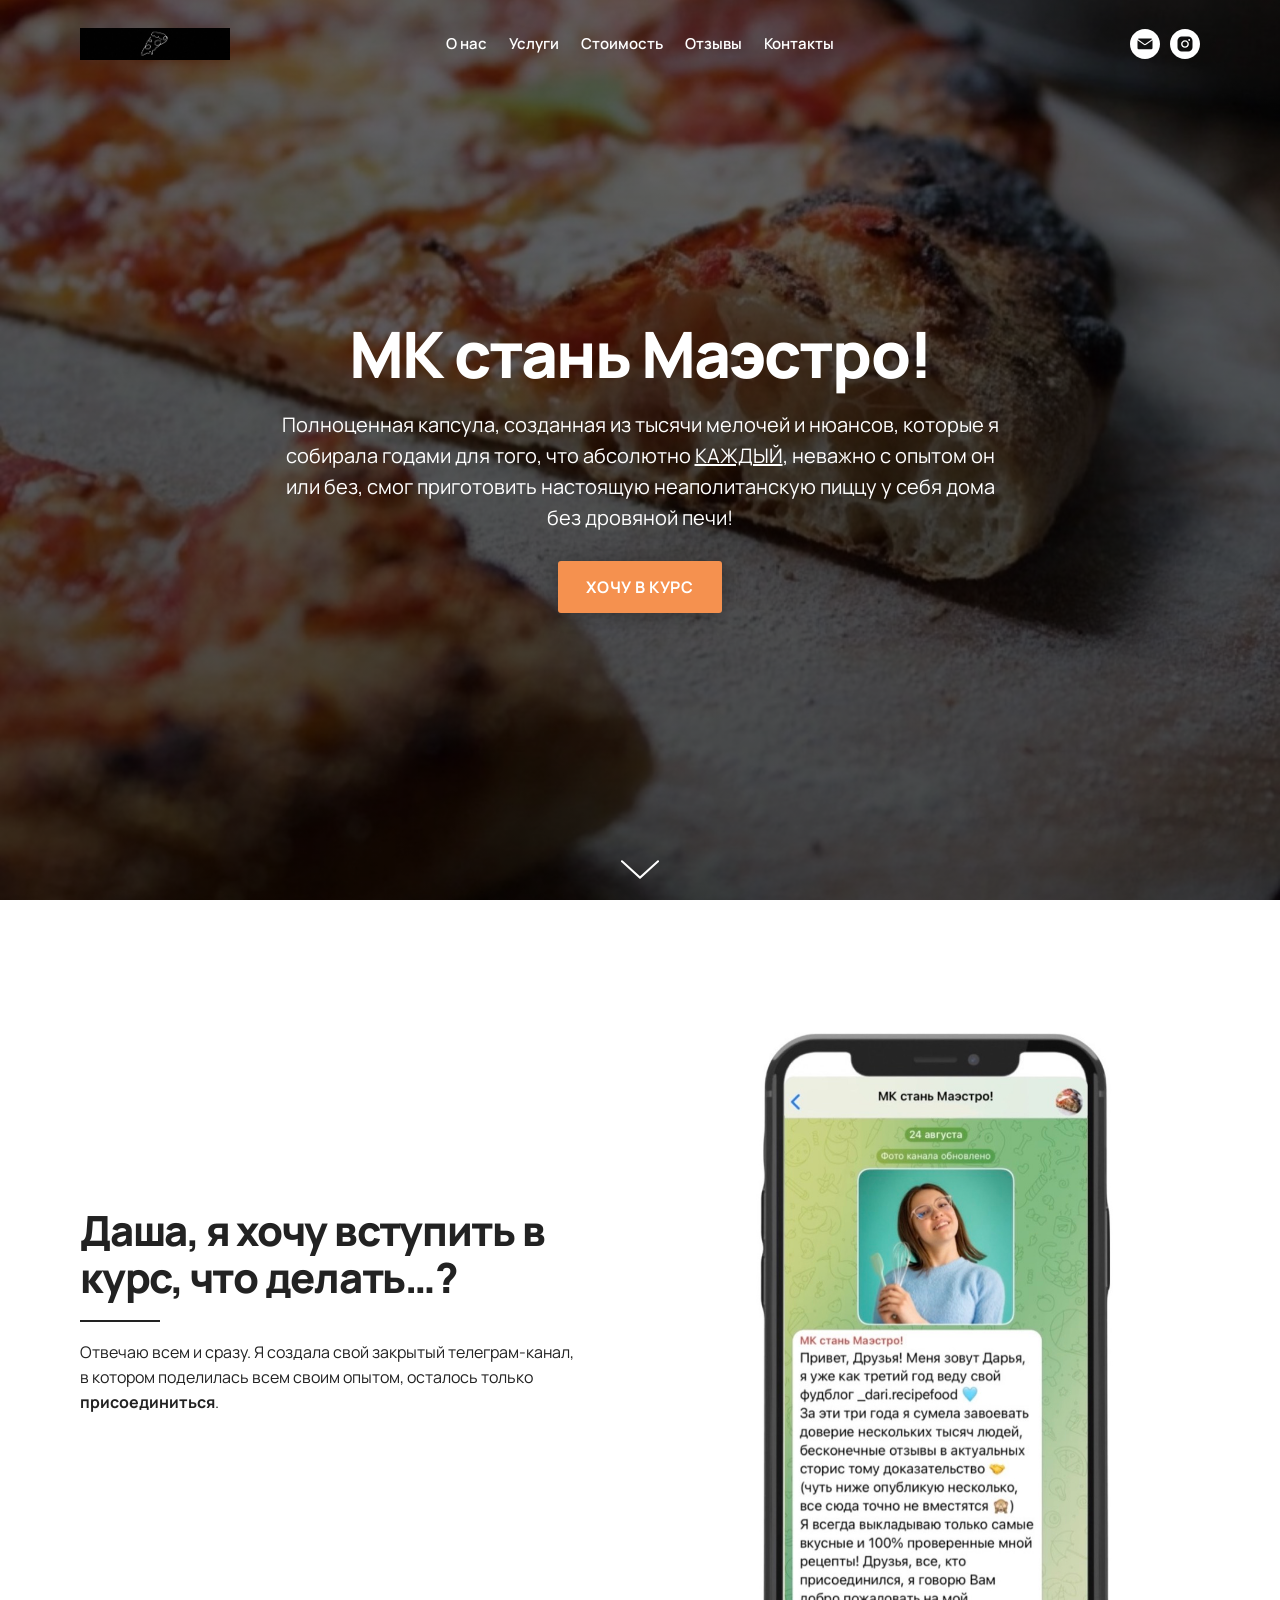
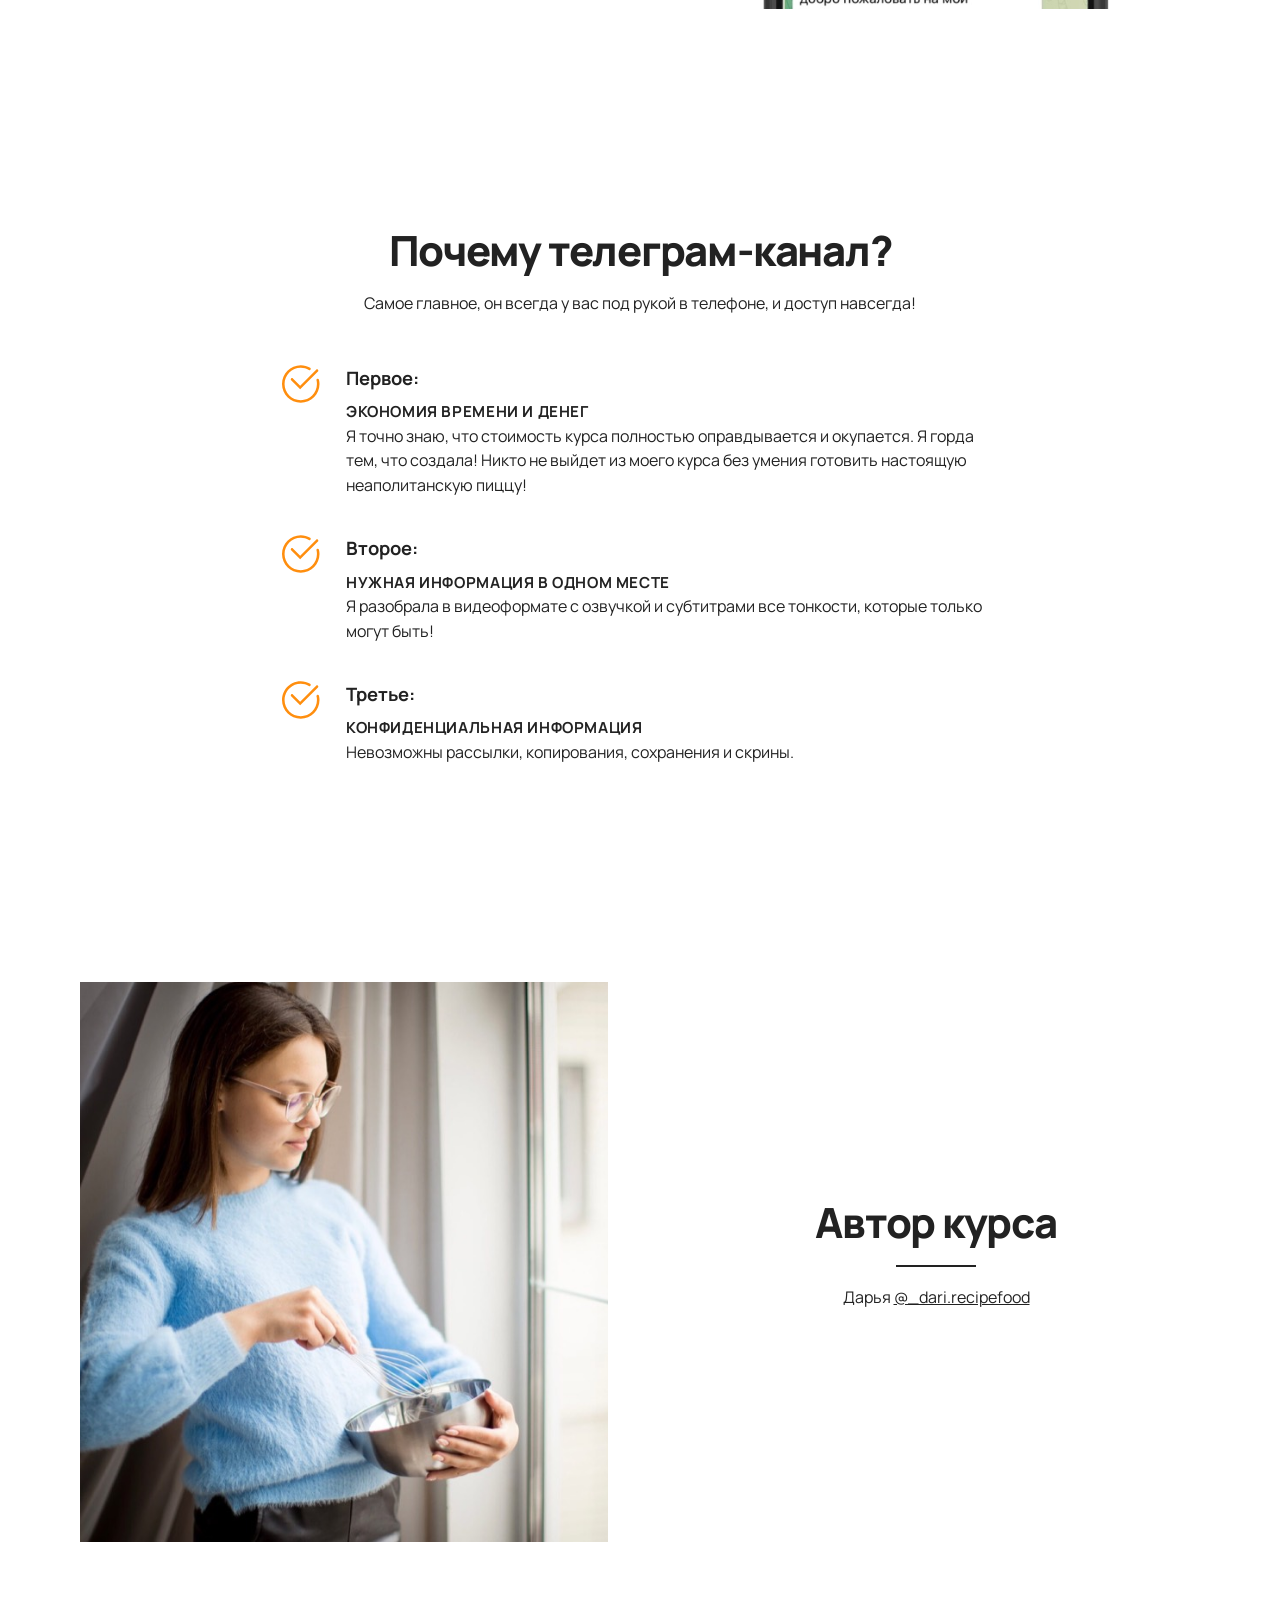
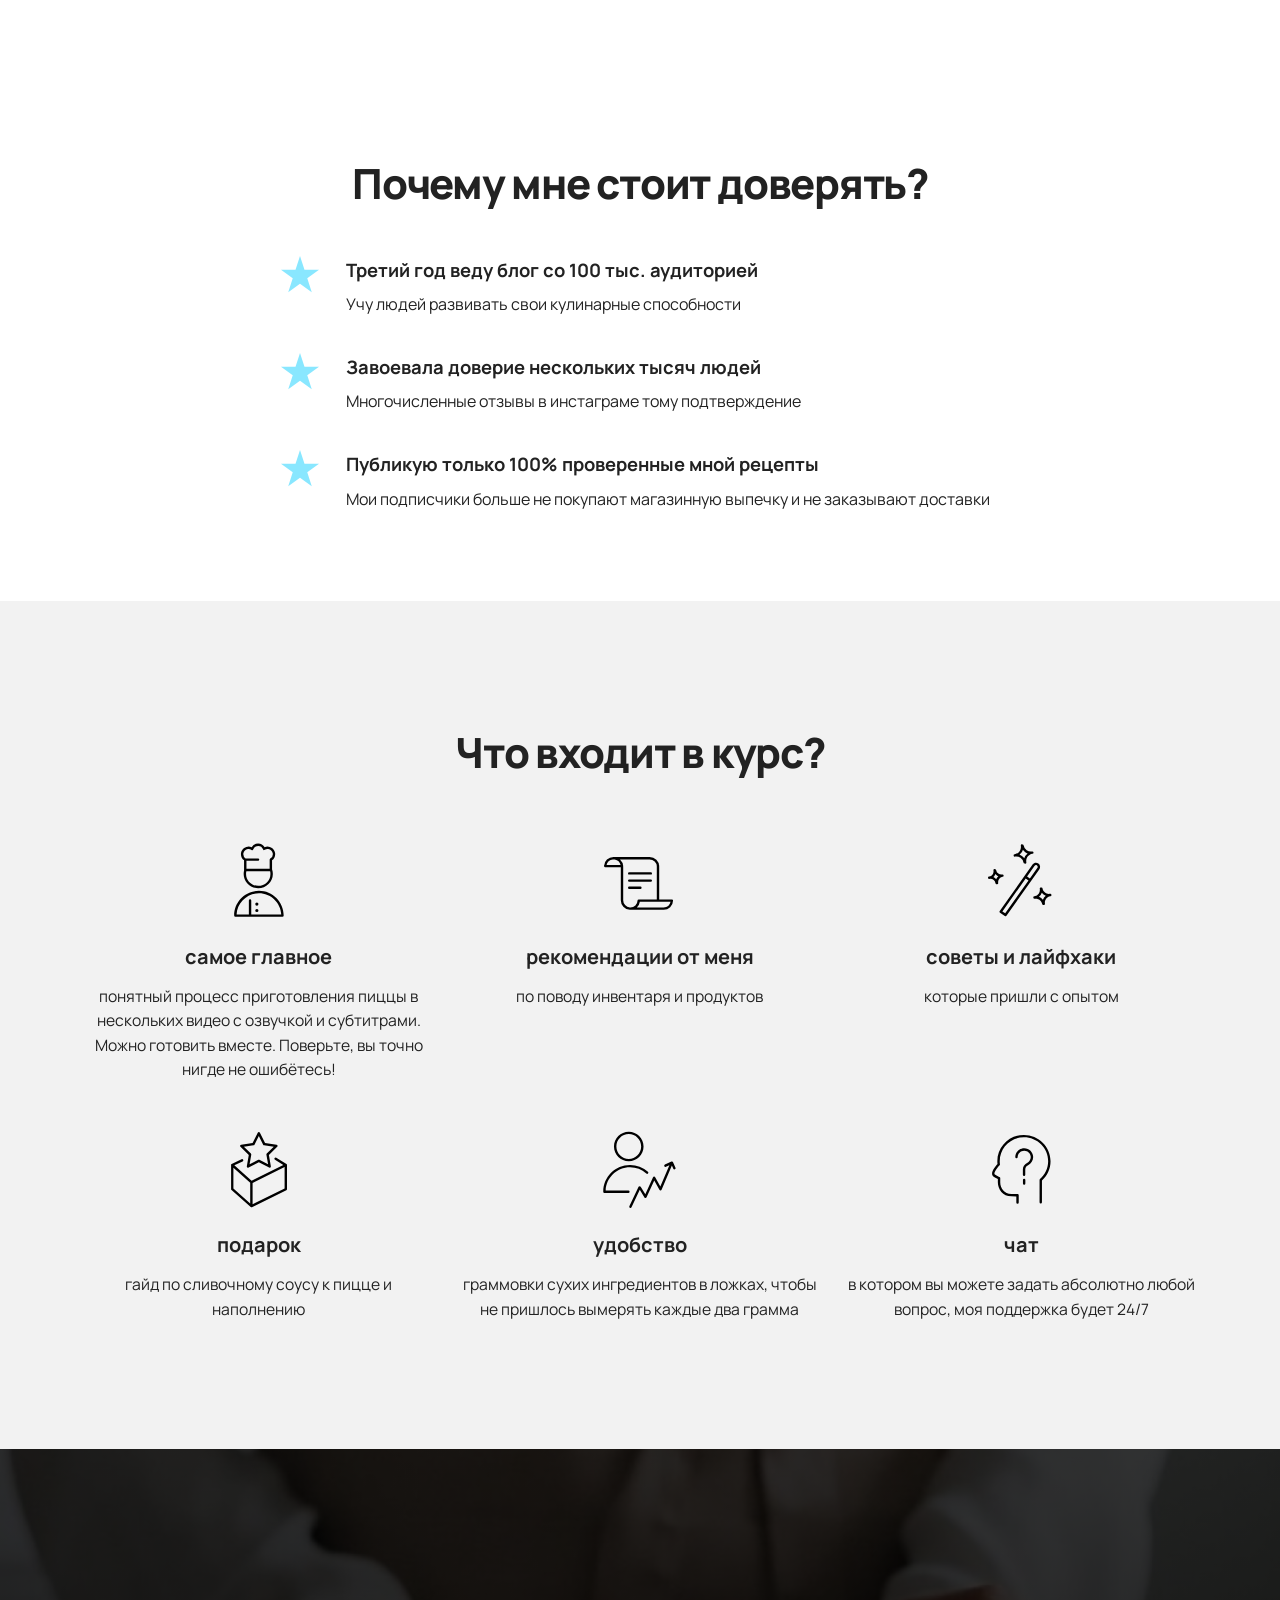
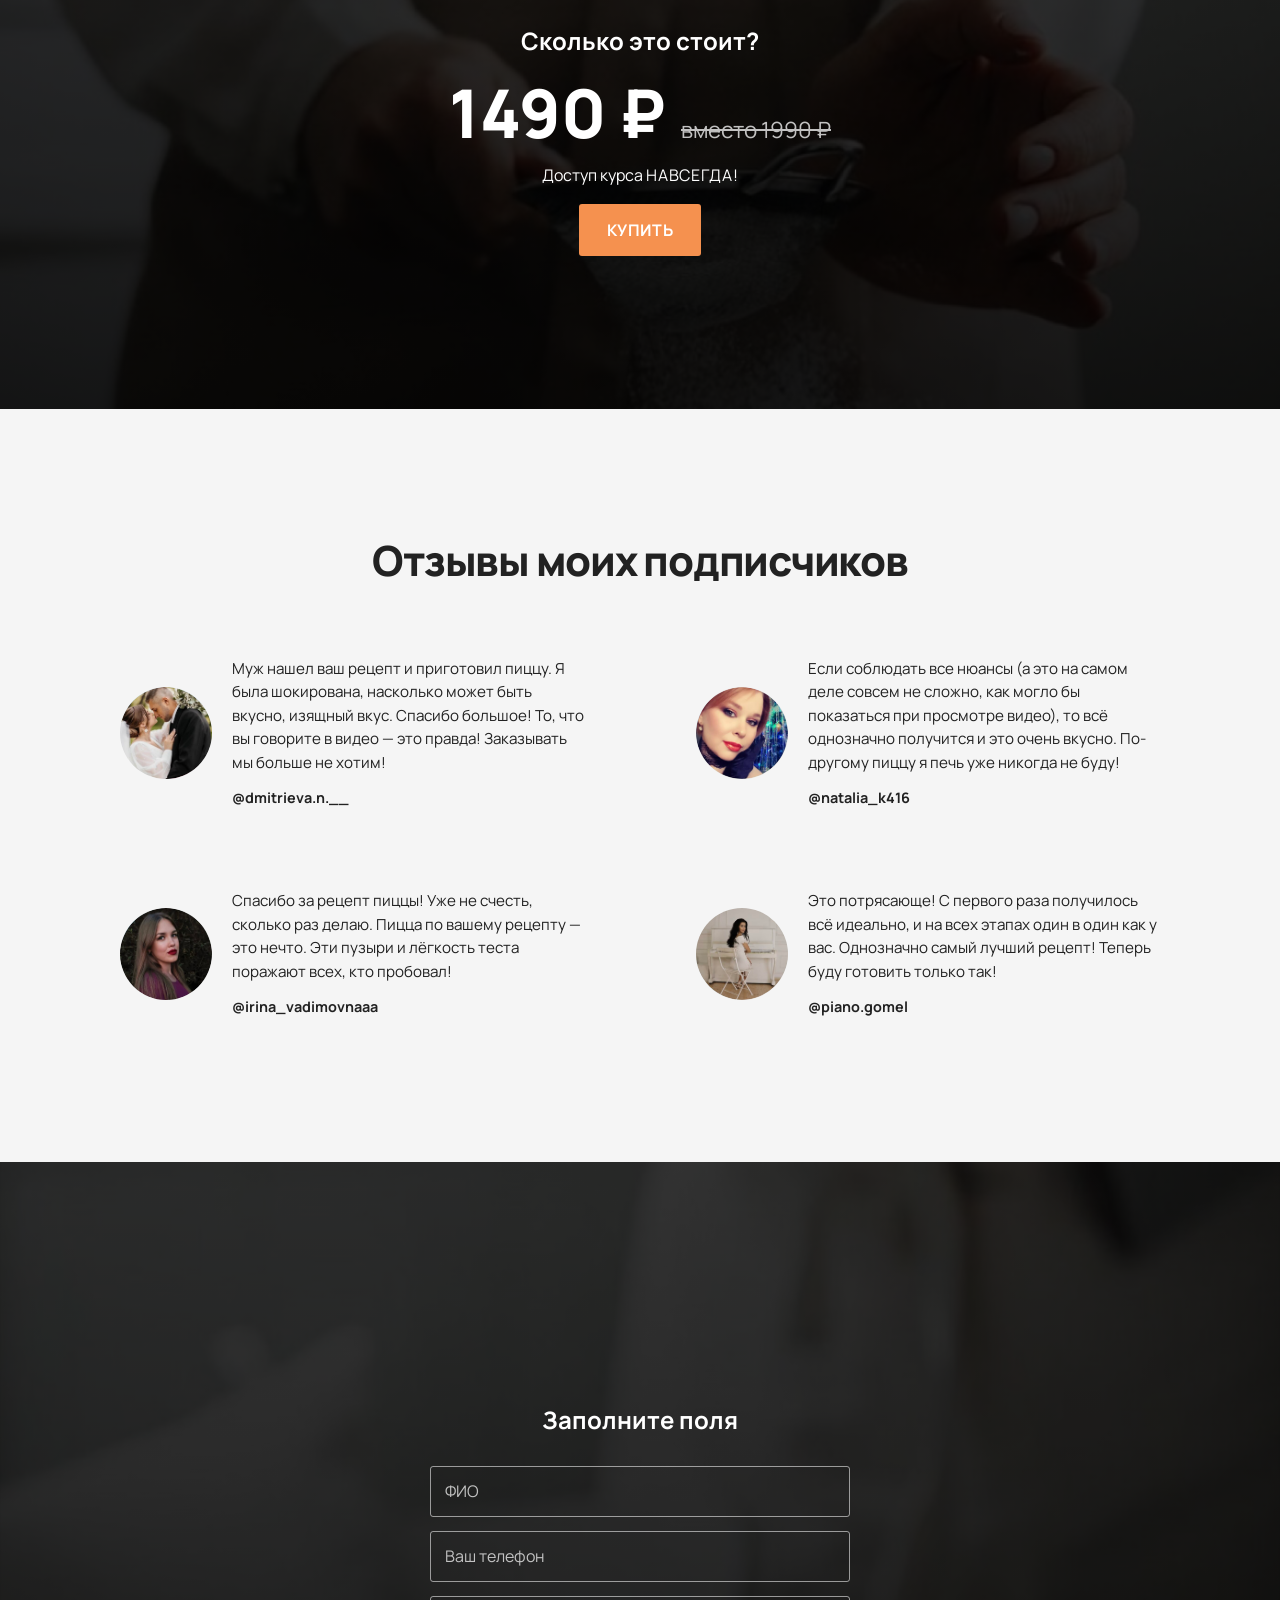
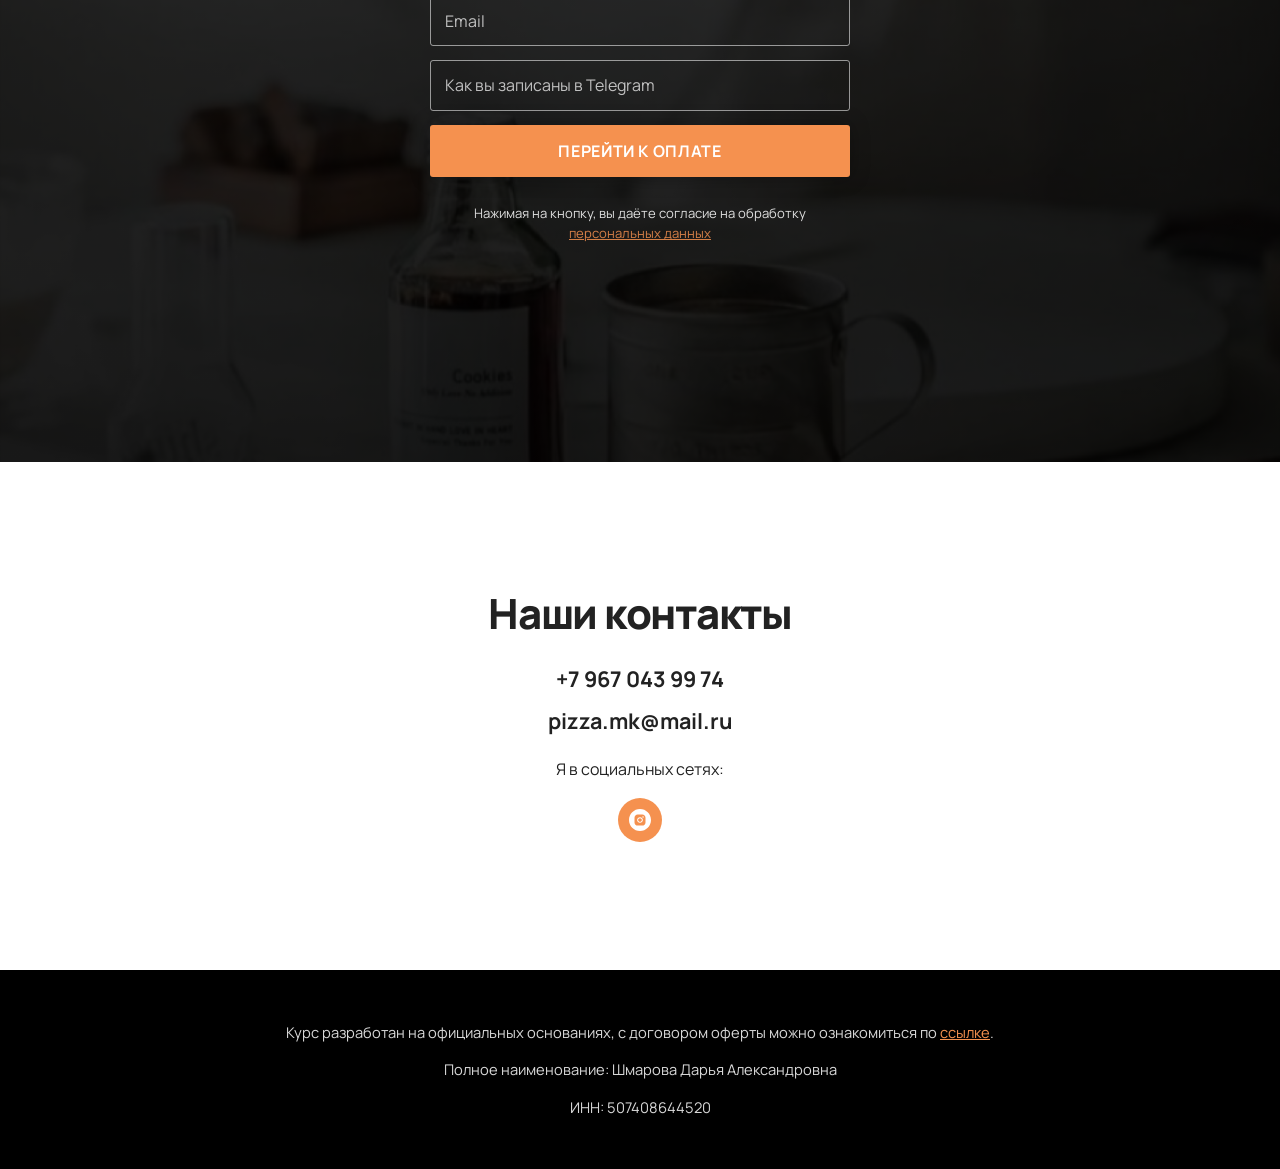
==== index.html @ 72e10b1d "Publish closed demo of MK Stan Maestro landing. Co-authored-by: Cursor <cursoragent@cursor.com>" ====
<!DOCTYPE html>
<html lang="ru">
<head>
  <meta charset="utf-8" />
  <meta name="viewport" content="width=device-width, initial-scale=1" />
  <meta name="robots" content="noindex, nofollow" />
  <title>МК стань Маэстро — курс неаполитанской пиццы дома</title>
  <meta name="description" content="Онлайн-курс Дарьи: настоящая неаполитанская пицца дома без дровяной печи. Видео с озвучкой и субтитрами, доступ навсегда. 1490 ₽ вместо 1990 ₽." />
  <link rel="icon" type="image/png" sizes="32x32" href="img/favicon-32.png" />
  <link rel="icon" type="image/png" sizes="192x192" href="img/favicon-192.png" />
  <link rel="apple-touch-icon" href="img/apple-touch.png" />
  <meta property="og:type" content="website" />
  <meta property="og:locale" content="ru_RU" />
  <meta property="og:site_name" content="МК стань Маэстро" />
  <meta property="og:title" content="МК стань Маэстро — курс неаполитанской пиццы дома" />
  <meta property="og:description" content="Настоящая неаполитанская пицца дома без дровяной печи. Видео, поддержка 24/7, доступ навсегда. 1490 ₽." />
  <meta property="og:image" content="img/hero.jpeg" />
  <meta name="twitter:card" content="summary_large_image" />
  <link rel="preconnect" href="https://fonts.bunny.net" />
  <link href="https://fonts.bunny.net/css?family=manrope:400,500,600,700,800&display=swap" rel="stylesheet" />
  <link rel="stylesheet" href="css/styles.css" />
  <script type="application/ld+json">
  {
    "@context": "https://schema.org",
    "@graph": [
      {
        "@type": "Person",
        "name": "Шмарова Дарья Александровна",
        "alternateName": "Дарья",
        "url": "https://www.instagram.com/_dari.recipefood",
        "email": "pizza.mk@mail.ru",
        "telephone": "+79670439974"
      },
      {
        "@type": "Product",
        "name": "МК стань Маэстро — курс неаполитанской пиццы",
        "description": "Онлайн-курс: настоящая неаполитанская пицца дома без дровяной печи. Видео с озвучкой и субтитрами, доступ навсегда.",
        "brand": "Дарья",
        "image": "img/hero.jpeg",
        "offers": {
          "@type": "Offer",
          "price": "1490",
          "priceCurrency": "RUB",
          "availability": "https://schema.org/InStock"
        }
      }
    ]
  }
  </script>
</head>
<body>
  <header class="header" data-header>
    <div class="container header__inner">
      <a class="header__logo" href="#top" aria-label="МК стань Маэстро">
        <img src="img/logo.jpeg" alt="Логотип курса — кусочек пиццы" width="150" height="80" />
      </a>
      <nav class="nav" data-nav aria-label="Навигация по странице">
        <a href="#author">О нас</a>
        <a href="#program">Услуги</a>
        <a href="#price">Стоимость</a>
        <a href="#reviews">Отзывы</a>
        <a href="#contacts">Контакты</a>
      </nav>
      <div class="header__socials">
        <a class="social" href="mailto:pizza.mk@mail.ru" aria-label="Написать на почту">
          <svg viewBox="0 0 100 100" width="30" height="30" aria-hidden="true"><path fill="currentColor" fill-rule="evenodd" d="M50 100C77.6 100 100 77.6 100 50S77.6 0 50 0 0 22.4 0 50s22.4 50 50 50Zm1.8-50.8 22.4-15.5A4.2 4.2 0 0 0 70.8 32H29.2a4.2 4.2 0 0 0-3.3 1.6l21.7 15.6a4.2 4.2 0 0 0 4.2 0ZM75 63.7V37.6L53.5 52.6a6.3 6.3 0 0 1-7.6 0L25 37.5v26.2A4.15 4.15 0 0 0 29.2 67.8h41.6A4.15 4.15 0 0 0 75 63.7Z"/></svg>
        </a>
        <a class="social" href="https://www.instagram.com/_dari.recipefood" target="_blank" rel="noopener noreferrer" aria-label="Instagram @_dari.recipefood">
          <svg viewBox="0 0 100 100" width="30" height="30" aria-hidden="true"><path fill="currentColor" fill-rule="evenodd" d="M50 100C77.6 100 100 77.6 100 50S77.6 0 50 0 0 22.4 0 50s22.4 50 50 50ZM25 39.4C25 31.5 31.5 25 39.4 25h21.2C68.5 25 75 31.5 75 39.4v21.4C75 68.7 68.5 75.2 60.6 75.2H39.4C31.5 75.2 25 68.7 25 60.8V39.4Zm12 10.6c0-7.1 5.8-12.9 13-12.9s13 5.8 13 12.9-5.8 12.9-13 12.9-13-5.8-13-12.9Zm4.7 0c0 4.5 3.8 8.2 8.3 8.2s8.3-3.7 8.3-8.2-3.8-8.2-8.3-8.2-8.3 3.7-8.3 8.2Zm21.6-10.4a3.1 3.1 0 1 0 0-6.1 3.1 3.1 0 0 0 0 6.1Z"/></svg>
        </a>
        <button class="burger" type="button" data-burger aria-expanded="false" aria-label="Открыть меню">
          <span></span>
        </button>
      </div>
    </div>
  </header>

  <main id="top">
    <section class="hero">
      <div class="hero__media">
        <img src="img/hero.jpeg" alt="Неаполитанская пицца с пузырчатым краем" width="1600" height="1067" fetchpriority="high" />
      </div>
      <div class="hero__shade"></div>
      <div class="hero__content">
        <h1>МК стань Маэстро!</h1>
        <p>Полноценная капсула, созданная из тысячи мелочей и нюансов, которые я собирала годами для того, что абсолютно <u>КАЖДЫЙ</u>, неважно с опытом он или без, смог приготовить настоящую неаполитанскую пиццу у себя дома без дровяной печи!</p>
        <a class="btn" href="#join">Хочу в курс</a>
      </div>
      <a class="hero__arrow" href="#join" aria-label="Листать вниз">
        <svg viewBox="0 0 38.4 18.6" width="38" height="19" aria-hidden="true"><path fill="currentColor" d="M19.2 18.6c-.24 0-.48-.09-.67-.26L.33 1.74A1 1 0 1 1 1.67.26L19.2 16.24 36.74.26a1 1 0 0 1 1.35 1.48L19.88 18.33c-.19.18-.43.27-.68.27z"/></svg>
      </a>
    </section>

    <section class="section" id="join">
      <div class="container split">
        <div class="split__text">
          <h2>Даша, я хочу вступить в курс, что делать…?</h2>
          <div class="split__line"></div>
          <p>Отвечаю всем и сразу. Я создала свой закрытый телеграм-канал, в котором поделилась всем своим опытом, осталось только <strong>присоединиться</strong>.</p>
        </div>
        <div class="split__media split__media_shot">
          <img src="img/telegram.jpeg" alt="Закрытый телеграм-канал курса на экране телефона" width="800" height="800" loading="lazy" />
        </div>
      </div>
    </section>

    <section class="section section_tight">
      <div class="container">
        <h2>Почему телеграм-канал?</h2>
        <p class="lead">Самое главное, он всегда у вас под рукой в телефоне, и доступ навсегда!</p>
        <div class="stack-list">
          <article class="stack-item">
            <span class="icon-mask icon-check" aria-hidden="true"></span>
            <div>
              <h3>Первое:</h3>
              <p class="stack-item__lead">Экономия времени и денег</p>
              <p>Я точно знаю, что стоимость курса полностью оправдывается и окупается. Я горда тем, что создала! Никто не выйдет из моего курса без умения готовить настоящую неаполитанскую пиццу!</p>
            </div>
          </article>
          <article class="stack-item">
            <span class="icon-mask icon-check" aria-hidden="true"></span>
            <div>
              <h3>Второе:</h3>
              <p class="stack-item__lead">Нужная информация в одном месте</p>
              <p>Я разобрала в видеоформате с озвучкой и субтитрами все тонкости, которые только могут быть!</p>
            </div>
          </article>
          <article class="stack-item">
            <span class="icon-mask icon-check" aria-hidden="true"></span>
            <div>
              <h3>Третье:</h3>
              <p class="stack-item__lead">Конфиденциальная информация</p>
              <p>Невозможны рассылки, копирования, сохранения и скрины.</p>
            </div>
          </article>
        </div>
      </div>
    </section>

    <section class="section" id="author">
      <div class="container split split_center">
        <div class="split__media">
          <img src="img/author.jpeg" alt="Дарья — автор курса" width="800" height="1000" loading="lazy" />
        </div>
        <div class="split__text">
          <h2>Автор курса</h2>
          <div class="split__line"></div>
          <p>Дарья <a href="https://www.instagram.com/_dari.recipefood" target="_blank" rel="noopener noreferrer">@_dari.recipefood</a></p>
        </div>
      </div>
    </section>

    <section class="section section_tight">
      <div class="container">
        <h2>Почему мне стоит доверять?</h2>
        <div class="stack-list">
          <article class="stack-item">
            <span class="icon-mask icon-star" aria-hidden="true"></span>
            <div>
              <h3>Третий год веду блог со 100 тыс. аудиторией</h3>
              <p>Учу людей развивать свои кулинарные способности</p>
            </div>
          </article>
          <article class="stack-item">
            <span class="icon-mask icon-star" aria-hidden="true"></span>
            <div>
              <h3>Завоевала доверие нескольких тысяч людей</h3>
              <p>Многочисленные отзывы в инстаграме тому подтверждение</p>
            </div>
          </article>
          <article class="stack-item">
            <span class="icon-mask icon-star" aria-hidden="true"></span>
            <div>
              <h3>Публикую только 100% проверенные мной рецепты</h3>
              <p>Мои подписчики больше не покупают магазинную выпечку и не заказывают доставки</p>
            </div>
          </article>
        </div>
      </div>
    </section>

    <section class="section section_soft" id="program">
      <div class="container">
        <h2>Что входит в курс?</h2>
        <div class="cards">
          <article class="card">
            <img src="img/icons/cook.svg" alt="" width="80" height="80" />
            <h3>самое главное</h3>
            <p>понятный процесс приготовления пиццы в нескольких видео с озвучкой и субтитрами. Можно готовить вместе. Поверьте, вы точно нигде не ошибётесь!</p>
          </article>
          <article class="card">
            <img src="img/icons/scroll.svg" alt="" width="80" height="80" />
            <h3>рекомендации от меня</h3>
            <p>по поводу инвентаря и продуктов</p>
          </article>
          <article class="card">
            <img src="img/icons/wand.svg" alt="" width="80" height="80" />
            <h3>советы и лайфхаки</h3>
            <p>которые пришли с опытом</p>
          </article>
          <article class="card">
            <img src="img/icons/gift.svg" alt="" width="80" height="80" />
            <h3>подарок</h3>
            <p>гайд по сливочному соусу к пицце и наполнению</p>
          </article>
          <article class="card">
            <img src="img/icons/growth.svg" alt="" width="80" height="80" />
            <h3>удобство</h3>
            <p>граммовки сухих ингредиентов в ложках, чтобы не пришлось вымерять каждые два грамма</p>
          </article>
          <article class="card">
            <img src="img/icons/chat.svg" alt="" width="80" height="80" />
            <h3>чат</h3>
            <p>в котором вы можете задать абсолютно любой вопрос, моя поддержка будет 24/7</p>
          </article>
        </div>
      </div>
    </section>

    <section class="cover" id="price">
      <div class="cover__media">
        <img src="img/price.jpeg" alt="Готовая домашняя пицца" width="1920" height="1080" loading="lazy" />
      </div>
      <div class="cover__shade"></div>
      <div class="cover__content">
        <h2>Сколько это стоит?</h2>
        <div class="price">
          <span class="price__now">1490 ₽</span>
          <span class="price__old">вместо 1990 ₽</span>
        </div>
        <p>Доступ курса <span class="caps">навсегда</span>!</p>
        <a class="btn btn_ghost" href="#order">Купить</a>
      </div>
    </section>

    <section class="section section_softer" id="reviews">
      <div class="container">
        <h2>Отзывы моих подписчиков</h2>
        <div class="reviews">
          <figure class="review">
            <img src="img/review-1.jpeg" alt="" width="92" height="92" loading="lazy" />
            <figcaption>
              <p>Муж нашел ваш рецепт и приготовил пиццу. Я была шокирована, насколько может быть вкусно, изящный вкус. Спасибо большое! То, что вы говорите в видео — это правда! Заказывать мы больше не хотим!</p>
              <cite>@dmitrieva.n.__</cite>
            </figcaption>
          </figure>
          <figure class="review">
            <img src="img/review-2.jpeg" alt="" width="92" height="92" loading="lazy" />
            <figcaption>
              <p>Если соблюдать все нюансы (а это на самом деле совсем не сложно, как могло бы показаться при просмотре видео), то всё однозначно получится и это очень вкусно. По-другому пиццу я печь уже никогда не буду!</p>
              <cite>@natalia_k416</cite>
            </figcaption>
          </figure>
          <figure class="review">
            <img src="img/review-3.jpeg" alt="" width="92" height="92" loading="lazy" />
            <figcaption>
              <p>Спасибо за рецепт пиццы! Уже не счесть, сколько раз делаю. Пицца по вашему рецепту — это нечто. Эти пузыри и лёгкость теста поражают всех, кто пробовал!</p>
              <cite>@irina_vadimovnaaa</cite>
            </figcaption>
          </figure>
          <figure class="review">
            <img src="img/review-4.jpeg" alt="" width="92" height="92" loading="lazy" />
            <figcaption>
              <p>Это потрясающе! С первого раза получилось всё идеально, и на всех этапах один в один как у вас. Однозначно самый лучший рецепт! Теперь буду готовить только так!</p>
              <cite>@piano.gomel</cite>
            </figcaption>
          </figure>
        </div>
      </div>
    </section>

    <section class="cover cover_full" id="order">
      <div class="cover__media">
        <img src="img/form.jpeg" alt="Пицца на столе" width="1920" height="1080" loading="lazy" />
      </div>
      <div class="cover__shade"></div>
      <div class="cover__content">
        <h2>Заполните поля</h2>
        <form class="form" data-order-form novalidate>
          <p class="form__error" role="alert">Заполните имя, телефон и email — они нужны для чека и доступа.</p>
          <label class="visually-hidden" for="name">ФИО</label>
          <input id="name" name="name" type="text" autocomplete="name" required placeholder="ФИО" />
          <label class="visually-hidden" for="phone">Телефон</label>
          <input id="phone" name="phone" type="tel" autocomplete="tel" required placeholder="Ваш телефон" />
          <label class="visually-hidden" for="email">Email</label>
          <input id="email" name="email" type="email" autocomplete="email" required placeholder="Email" />
          <label class="visually-hidden" for="telegram">Как вы записаны в Telegram</label>
          <input id="telegram" name="telegram" type="text" placeholder="Как вы записаны в Telegram" />
          <button class="btn" type="submit">Перейти к оплате</button>
          <p class="form__note">Нажимая на кнопку, вы даёте согласие на обработку <a href="politika.html">персональных данных</a></p>
        </form>
      </div>
    </section>

    <section class="section contacts" id="contacts">
      <div class="container">
        <h2>Наши контакты</h2>
        <div class="contacts__list">
          <a href="tel:+79670439974">+7 967 043 99 74</a>
          <a href="mailto:pizza.mk@mail.ru">pizza.mk@mail.ru</a>
        </div>
        <p>Я в социальных сетях:</p>
        <a class="social social_fill" href="https://www.instagram.com/_dari.recipefood" target="_blank" rel="noopener noreferrer" aria-label="Instagram @_dari.recipefood">
          <svg viewBox="0 0 100 100" width="22" height="22" aria-hidden="true"><path fill="currentColor" fill-rule="evenodd" d="M50 100C77.6 100 100 77.6 100 50S77.6 0 50 0 0 22.4 0 50s22.4 50 50 50ZM25 39.4C25 31.5 31.5 25 39.4 25h21.2C68.5 25 75 31.5 75 39.4v21.4C75 68.7 68.5 75.2 60.6 75.2H39.4C31.5 75.2 25 68.7 25 60.8V39.4Zm12 10.6c0-7.1 5.8-12.9 13-12.9s13 5.8 13 12.9-5.8 12.9-13 12.9-13-5.8-13-12.9Zm4.7 0c0 4.5 3.8 8.2 8.3 8.2s8.3-3.7 8.3-8.2-3.8-8.2-8.3-8.2-8.3 3.7-8.3 8.2Zm21.6-10.4a3.1 3.1 0 1 0 0-6.1 3.1 3.1 0 0 0 0 6.1Z"/></svg>
        </a>
      </div>
    </section>
  </main>

  <footer class="footer">
    <div class="container">
      <p>Курс разработан на официальных основаниях, с договором оферты можно ознакомиться по <a href="oferta.html">ссылке</a>.</p>
      <p>Полное наименование: Шмарова Дарья Александровна</p>
      <p>ИНН: 507408644520</p>
    </div>
  </footer>
  <script src="js/main.js" defer></script>
</body>
</html>
---- css/styles.css ----
:root {
  --accent: #f5914f;
  --accent-hover: #e07d38;
  --check: #ff8e0e;
  --star: #89e7ff;
  --ink: #222222;
  --black: #000000;
  --white: #ffffff;
  --muted: #6b6b6b;
  --line: #e8e8e8;
  --bg: #ffffff;
  --bg-soft: #f2f2f2;
  --bg-softer: #f5f5f5;
  --shadow: 0 8px 24px rgba(0, 0, 0, 0.18);
  --radius: 4px;
  --container: 1120px;
  --header-h: 88px;
  --font: "Manrope", "Segoe UI", system-ui, sans-serif;
}

*,
*::before,
*::after {
  box-sizing: border-box;
}

html {
  scroll-behavior: smooth;
}

html,
body {
  margin: 0;
  padding: 0;
}

body {
  font-family: var(--font);
  color: var(--ink);
  background: var(--bg);
  line-height: 1.55;
  -webkit-font-smoothing: antialiased;
}

img {
  max-width: 100%;
  height: auto;
  display: block;
}

a {
  color: inherit;
}

button,
input,
textarea {
  font: inherit;
}

.container {
  width: min(calc(100% - 32px), var(--container));
  margin-inline: auto;
}

.visually-hidden {
  position: absolute;
  width: 1px;
  height: 1px;
  padding: 0;
  margin: -1px;
  overflow: hidden;
  clip: rect(0, 0, 0, 0);
  border: 0;
}

/* Header */

.header {
  position: absolute;
  inset: 0 0 auto;
  z-index: 20;
  color: var(--white);
}

.header__inner {
  display: grid;
  grid-template-columns: 1fr auto 1fr;
  align-items: center;
  min-height: var(--header-h);
  gap: 16px;
}

.header__logo img {
  width: 150px;
  min-width: 110px;
}

.nav {
  display: flex;
  flex-wrap: wrap;
  justify-content: center;
  gap: 8px 22px;
}

.nav a {
  color: var(--white);
  text-decoration: none;
  font-weight: 600;
  font-size: 15px;
}

.nav a:hover,
.nav a:focus-visible {
  color: var(--accent);
}

.header__socials {
  display: flex;
  justify-content: flex-end;
  align-items: center;
  gap: 10px;
}

.social {
  width: 30px;
  height: 30px;
  color: var(--white);
}

.social:hover {
  color: var(--accent);
}

.social_fill {
  width: 44px;
  height: 44px;
  border-radius: 50%;
  background: var(--accent);
  color: var(--white);
  display: grid;
  place-items: center;
  margin-inline: auto;
}

.social_fill:hover {
  background: var(--accent-hover);
  color: var(--white);
}

.burger {
  display: none;
  width: 44px;
  height: 44px;
  border: 0;
  background: transparent;
  color: var(--white);
  justify-self: end;
}

.burger span,
.burger span::before,
.burger span::after {
  display: block;
  width: 22px;
  height: 2px;
  background: currentColor;
  position: relative;
}

.burger span::before,
.burger span::after {
  content: "";
  position: absolute;
  left: 0;
}

.burger span::before {
  top: -7px;
}

.burger span::after {
  top: 7px;
}

/* Hero */

.hero {
  position: relative;
  min-height: 100svh;
  display: grid;
  place-items: center;
  color: var(--white);
  text-align: center;
  overflow: hidden;
}

.hero__media,
.cover__media {
  position: absolute;
  inset: 0;
}

.hero__media img,
.cover__media img {
  width: 100%;
  height: 100%;
  object-fit: cover;
}

.hero__shade {
  position: absolute;
  inset: 0;
  background: linear-gradient(to bottom, rgba(0, 0, 0, 0.6), rgba(0, 0, 0, 0.7));
}

.hero__content {
  position: relative;
  z-index: 1;
  width: min(860px, calc(100% - 32px));
  padding: calc(var(--header-h) + 24px) 0 80px;
}

.hero h1 {
  margin: 0 0 20px;
  font-size: clamp(2.1rem, 5vw, 4rem);
  line-height: 1.1;
  font-weight: 800;
  letter-spacing: -0.03em;
}

.hero p {
  margin: 0 auto 28px;
  max-width: 720px;
  font-size: clamp(1rem, 2vw, 1.25rem);
}

.hero__arrow {
  position: absolute;
  left: 50%;
  bottom: 22px;
  z-index: 1;
  width: 38px;
  height: 18px;
  transform: translateX(-50%);
  color: var(--white);
  animation: bounce 1.6s ease-in-out infinite;
}

@keyframes bounce {
  0%,
  100% {
    transform: translate(-50%, 0);
  }
  50% {
    transform: translate(-50%, 8px);
  }
}

.btn {
  display: inline-flex;
  align-items: center;
  justify-content: center;
  min-height: 52px;
  padding: 12px 28px;
  border: 0;
  border-radius: 3px;
  background: var(--accent);
  color: var(--white);
  text-decoration: none;
  text-transform: uppercase;
  font-weight: 700;
  letter-spacing: 0.04em;
  box-shadow: 0 0 20px rgba(0, 0, 0, 0.3);
  cursor: pointer;
}

.btn:hover,
.btn:focus-visible {
  background: var(--accent-hover);
}

.btn:focus-visible,
.nav a:focus-visible,
.social:focus-visible,
.burger:focus-visible {
  outline: 2px solid var(--accent);
  outline-offset: 3px;
}

.caps {
  text-transform: uppercase;
  letter-spacing: 0.04em;
}

.btn_ghost {
  box-shadow: none;
}

/* Sections */

.section {
  padding: clamp(64px, 10vw, 140px) 0;
}

.section_tight {
  padding: clamp(48px, 7vw, 90px) 0;
}

.section h2,
.block-title {
  margin: 0 0 16px;
  font-size: clamp(1.7rem, 3.4vw, 2.6rem);
  line-height: 1.15;
  font-weight: 800;
  letter-spacing: -0.03em;
  text-align: center;
}

.lead {
  margin: 0 auto;
  max-width: 560px;
  text-align: center;
}

.split {
  display: grid;
  grid-template-columns: 1fr 1fr;
  align-items: center;
  gap: clamp(24px, 5vw, 64px);
}

.split__text {
  max-width: 500px;
}

.split__text h2 {
  text-align: left;
}

.split_center .split__text,
.split_center .split__text h2 {
  text-align: center;
  margin-inline: auto;
}

.split_center .split__line {
  margin-inline: auto;
}

.split__line {
  width: 80px;
  height: 2px;
  margin: 18px 0;
  background: var(--ink);
}

.split__media img {
  width: 100%;
  height: min(560px, 70vw);
  object-fit: cover;
}

.split__media_shot img {
  height: auto;
  max-height: 640px;
  object-fit: contain;
  background: #f7f7f7;
}

.section_dark {
  background: var(--ink);
  color: var(--white);
}

.section_soft {
  background: var(--bg-soft);
}

.section_softer {
  background: var(--bg-softer);
}

/* Why telegram / trust lists */

.stack-list {
  display: grid;
  gap: 36px;
  max-width: 720px;
  margin: 48px auto 0;
}

.stack-item {
  display: grid;
  grid-template-columns: 48px 1fr;
  gap: 18px;
  align-items: start;
}

.icon-mask {
  width: 40px;
  height: 40px;
  background: currentColor;
  mask: var(--icon) center / contain no-repeat;
}

.icon-check {
  color: var(--check);
  --icon: url("../img/icons/check.svg");
}

.icon-star {
  color: var(--star);
  --icon: url("../img/icons/star.svg");
}

.stack-item h3 {
  margin: 0 0 8px;
  font-size: 1.15rem;
}

.stack-item__lead {
  margin: 0 0 8px;
  font-weight: 700;
  letter-spacing: 0.04em;
  text-transform: uppercase;
  font-size: 0.95rem;
}

.stack-item p {
  margin: 0;
}

/* Program cards */

.cards {
  display: grid;
  grid-template-columns: repeat(3, 1fr);
  gap: 48px 24px;
  margin-top: 64px;
}

.card {
  text-align: center;
}

.card img {
  width: 80px;
  height: 80px;
  margin: 0 auto 20px;
  object-fit: contain;
}

.card h3 {
  margin: 0 0 12px;
  font-size: 1.25rem;
}

.card p {
  margin: 0;
  font-size: 0.98rem;
}

/* Price cover */

.cover {
  position: relative;
  min-height: 560px;
  display: grid;
  place-items: center;
  color: var(--white);
  text-align: center;
  overflow: hidden;
}

.cover_full {
  min-height: 100svh;
}

.cover__shade {
  position: absolute;
  inset: 0;
  background: linear-gradient(to bottom, rgba(0, 0, 0, 0.8), rgba(0, 0, 0, 0.9));
}

.cover__content {
  position: relative;
  z-index: 1;
  width: min(640px, calc(100% - 32px));
  padding: 64px 0;
}

.cover h2 {
  color: var(--white);
}

.price {
  display: flex;
  align-items: baseline;
  justify-content: center;
  gap: 16px;
  margin: 18px 0 10px;
}

.price__now {
  font-size: clamp(2.6rem, 6vw, 4.2rem);
  font-weight: 800;
  line-height: 1;
}

.price__old {
  font-size: 1.4rem;
  text-decoration: line-through;
  opacity: 0.75;
}

/* Reviews */

.reviews {
  display: grid;
  grid-template-columns: 1fr 1fr;
  gap: 48px 32px;
  margin-top: 56px;
}

.review {
  display: grid;
  grid-template-columns: 92px 1fr;
  gap: 20px;
  align-items: center;
}

.review img {
  width: 92px;
  height: 92px;
  border-radius: 50%;
  object-fit: cover;
}

.review p {
  margin: 0 0 10px;
  font-size: 0.95rem;
}

.review cite {
  font-style: normal;
  font-weight: 700;
  font-size: 0.9rem;
}

/* Form */

.form {
  display: grid;
  gap: 14px;
  max-width: 420px;
  margin: 28px auto 0;
  text-align: left;
}

.form input {
  width: 100%;
  min-height: 50px;
  padding: 12px 14px;
  border: 1px solid rgba(255, 255, 255, 0.55);
  border-radius: 3px;
  background: transparent;
  color: var(--white);
}

.form input::placeholder {
  color: rgba(255, 255, 255, 0.72);
}

.form button {
  width: 100%;
}

.form__note {
  margin: 12px 0 0;
  font-size: 0.82rem;
  text-align: center;
  opacity: 0.85;
}

.form__note a {
  color: var(--accent);
}

.form__error {
  display: none;
  margin: 0;
  color: #ffb4b4;
  font-size: 0.9rem;
}

.form.is-error .form__error {
  display: block;
}

/* Contacts */

.contacts {
  text-align: center;
}

.contacts a {
  color: var(--ink);
  text-decoration: none;
  font-weight: 700;
}

.contacts a:hover {
  color: var(--accent);
}

.contacts .social_fill,
.contacts .social_fill:hover {
  color: var(--white);
}

.contacts__list {
  display: grid;
  gap: 8px;
  margin: 24px 0 20px;
  font-size: 1.35rem;
}

/* Footer */

.footer {
  background: var(--black);
  color: #d8d8d8;
  padding: 36px 0;
  font-size: 0.92rem;
  text-align: center;
}

.footer a {
  color: var(--accent);
}

.legal-page {
  padding: 48px 0 80px;
}

.legal-page h1 {
  margin: 0 0 20px;
  font-size: clamp(1.8rem, 4vw, 2.6rem);
}

.legal-page h2 {
  margin: 28px 0 10px;
  font-size: 1.2rem;
  text-align: left;
}

.thanks {
  min-height: 70svh;
  display: grid;
  place-items: center;
  text-align: center;
  padding: 40px 16px;
}

/* Inner header on legal pages */

.page-head {
  position: sticky;
  top: 0;
  z-index: 20;
  background: var(--ink);
  color: var(--white);
}

.page-head .header__inner {
  display: flex;
  justify-content: space-between;
  min-height: 72px;
}

.page-head .nav {
  display: flex;
}

@media (max-width: 980px) {
  .header {
    position: sticky;
    top: 0;
    background: var(--ink);
  }

  .header__inner {
    grid-template-columns: auto 1fr auto;
  }

  .burger {
    display: grid;
    place-items: center;
  }

  .nav {
    display: none;
    position: absolute;
    inset: 72px 0 auto;
    background: var(--ink);
    padding: 16px 20px 24px;
    flex-direction: column;
    align-items: flex-start;
  }

  .header.is-open .nav {
    display: flex;
  }

  .page-head .nav {
    display: flex;
    position: static;
    background: transparent;
    padding: 0;
    flex-direction: row;
  }

  .split,
  .reviews,
  .cards {
    grid-template-columns: 1fr;
  }

  .split__text h2,
  .split__text {
    text-align: center;
    margin-inline: auto;
  }

  .split__line {
    margin-inline: auto;
  }

  .cards {
    gap: 36px;
  }

  .review {
    justify-items: center;
    text-align: center;
    grid-template-columns: 1fr;
  }

  .review img {
    margin-inline: auto;
  }
}

@media (min-width: 640px) and (max-width: 980px) {
  .cards,
  .reviews {
    grid-template-columns: 1fr 1fr;
  }
}

@media (prefers-reduced-motion: reduce) {
  html {
    scroll-behavior: auto;
  }

  .hero__arrow {
    animation: none;
  }
}

@media (max-width: 480px) {
  .header__logo img {
    width: 110px;
  }

  .price {
    flex-direction: column;
    align-items: center;
    gap: 6px;
  }
}
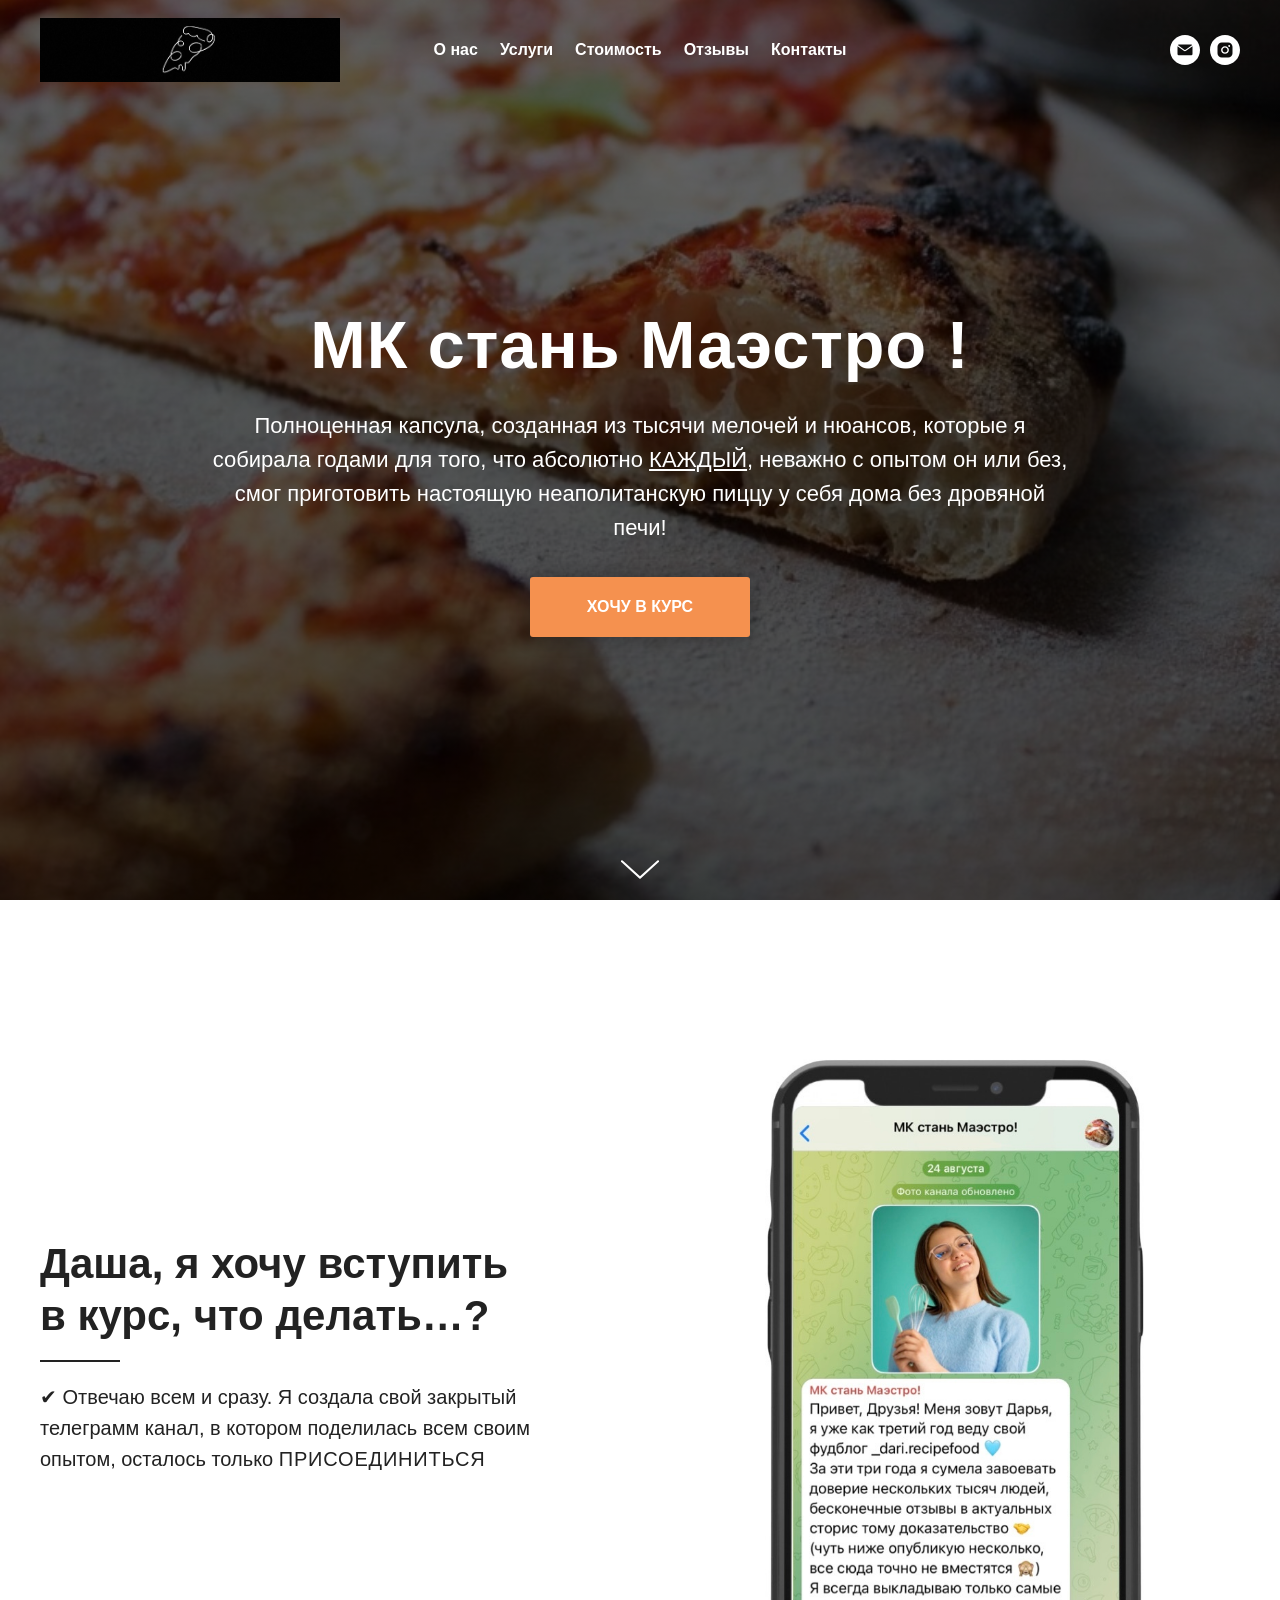
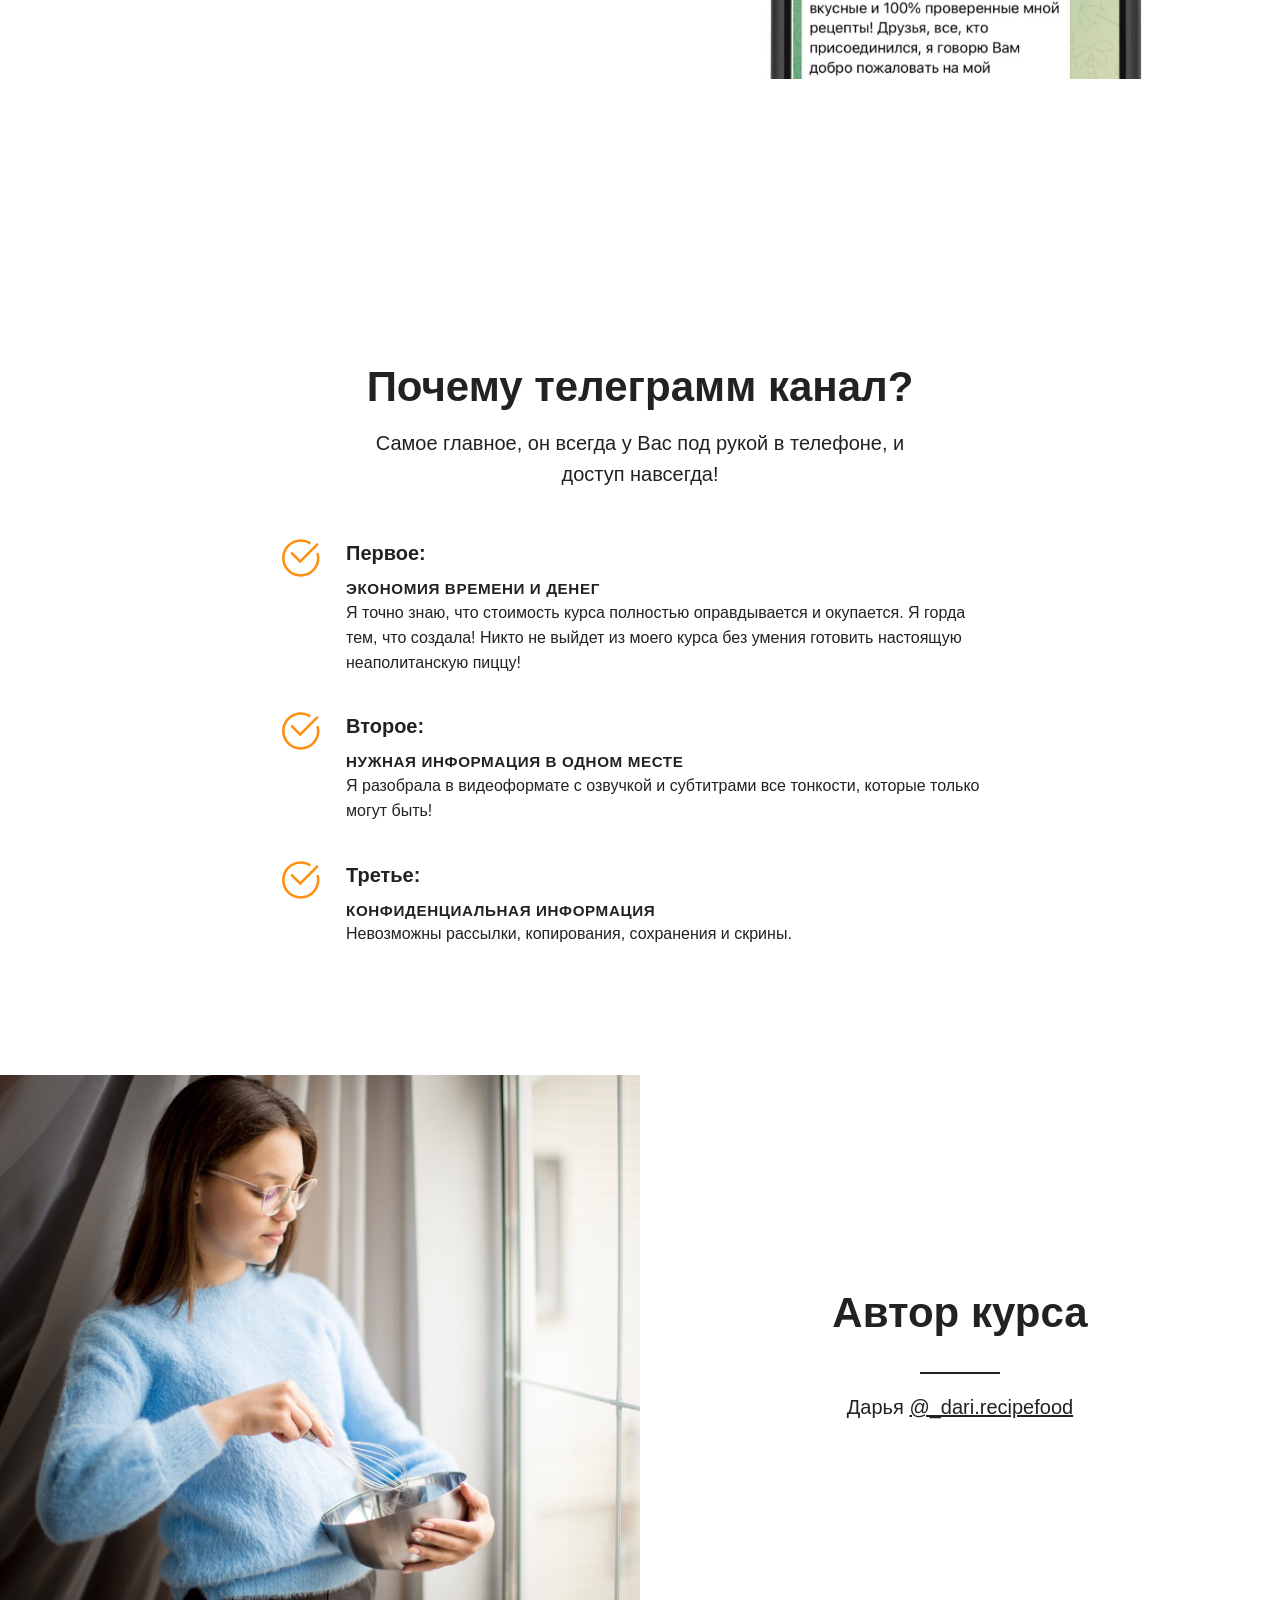
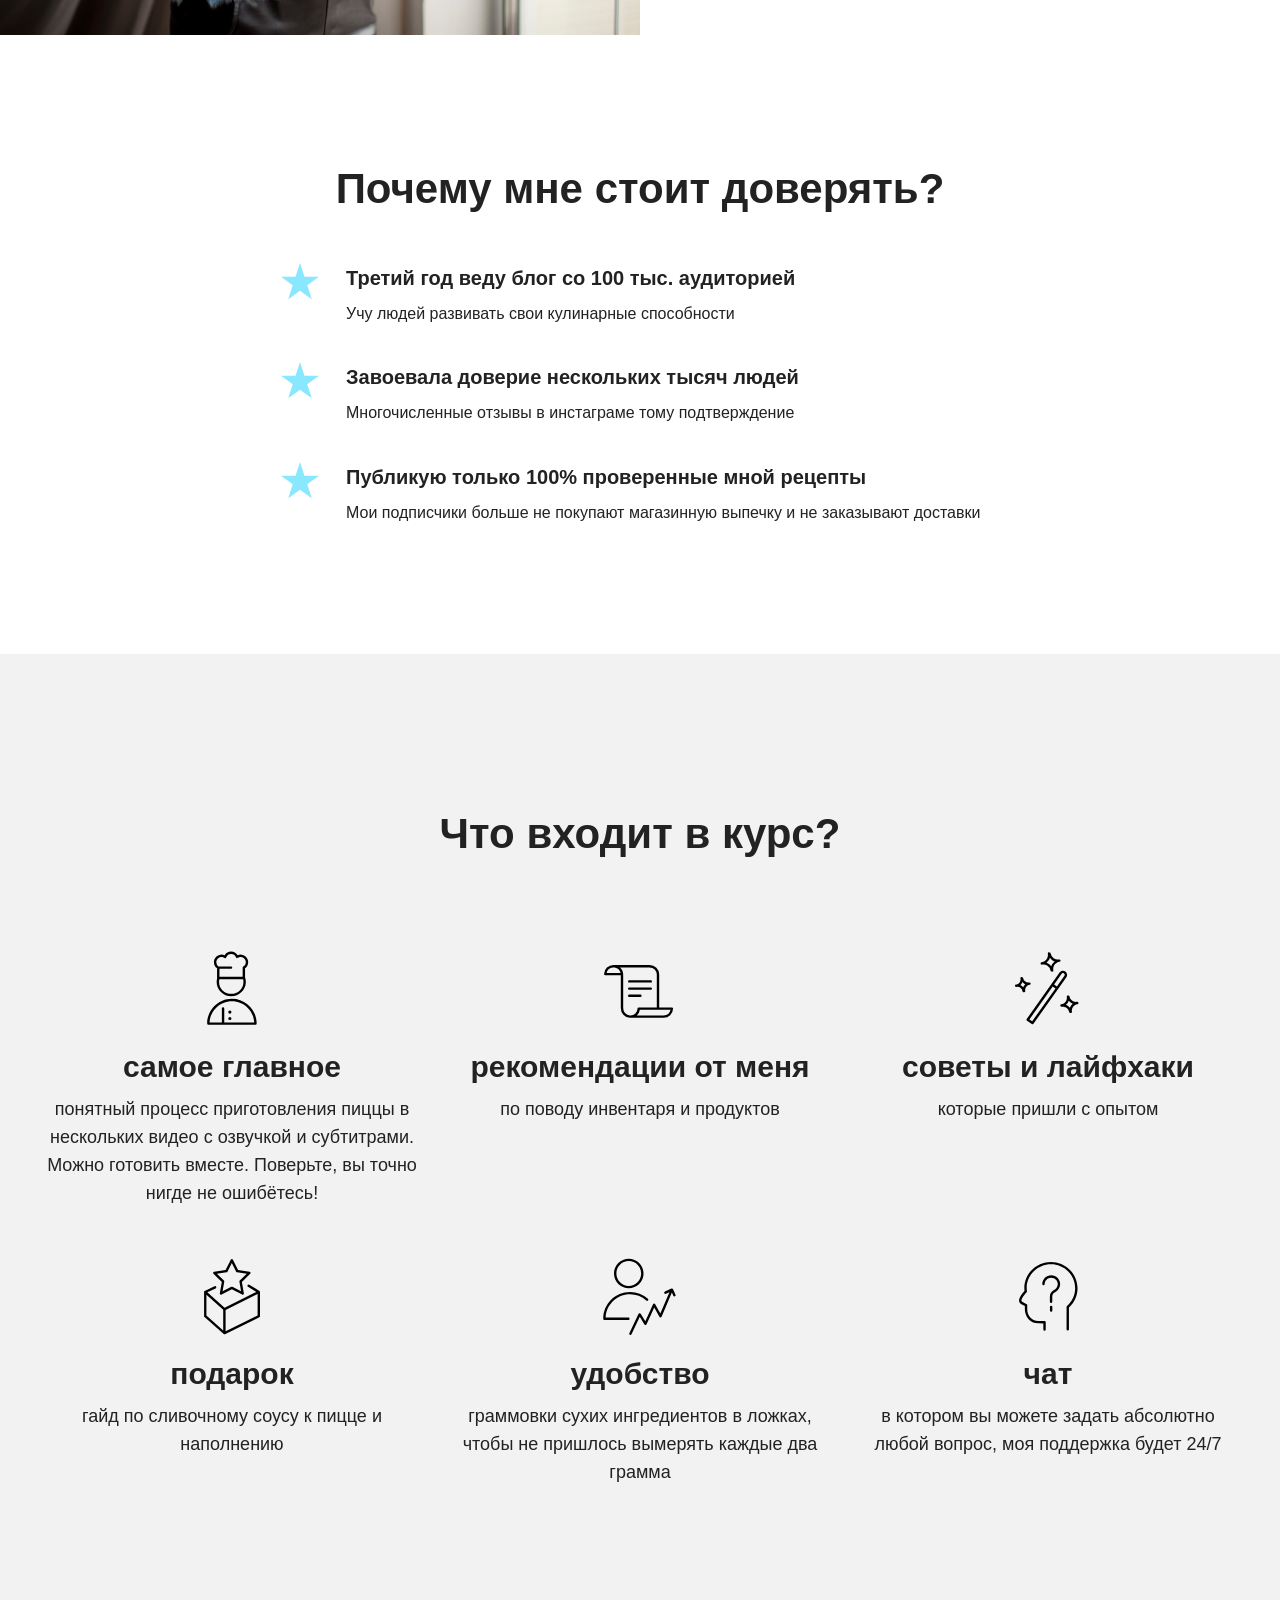
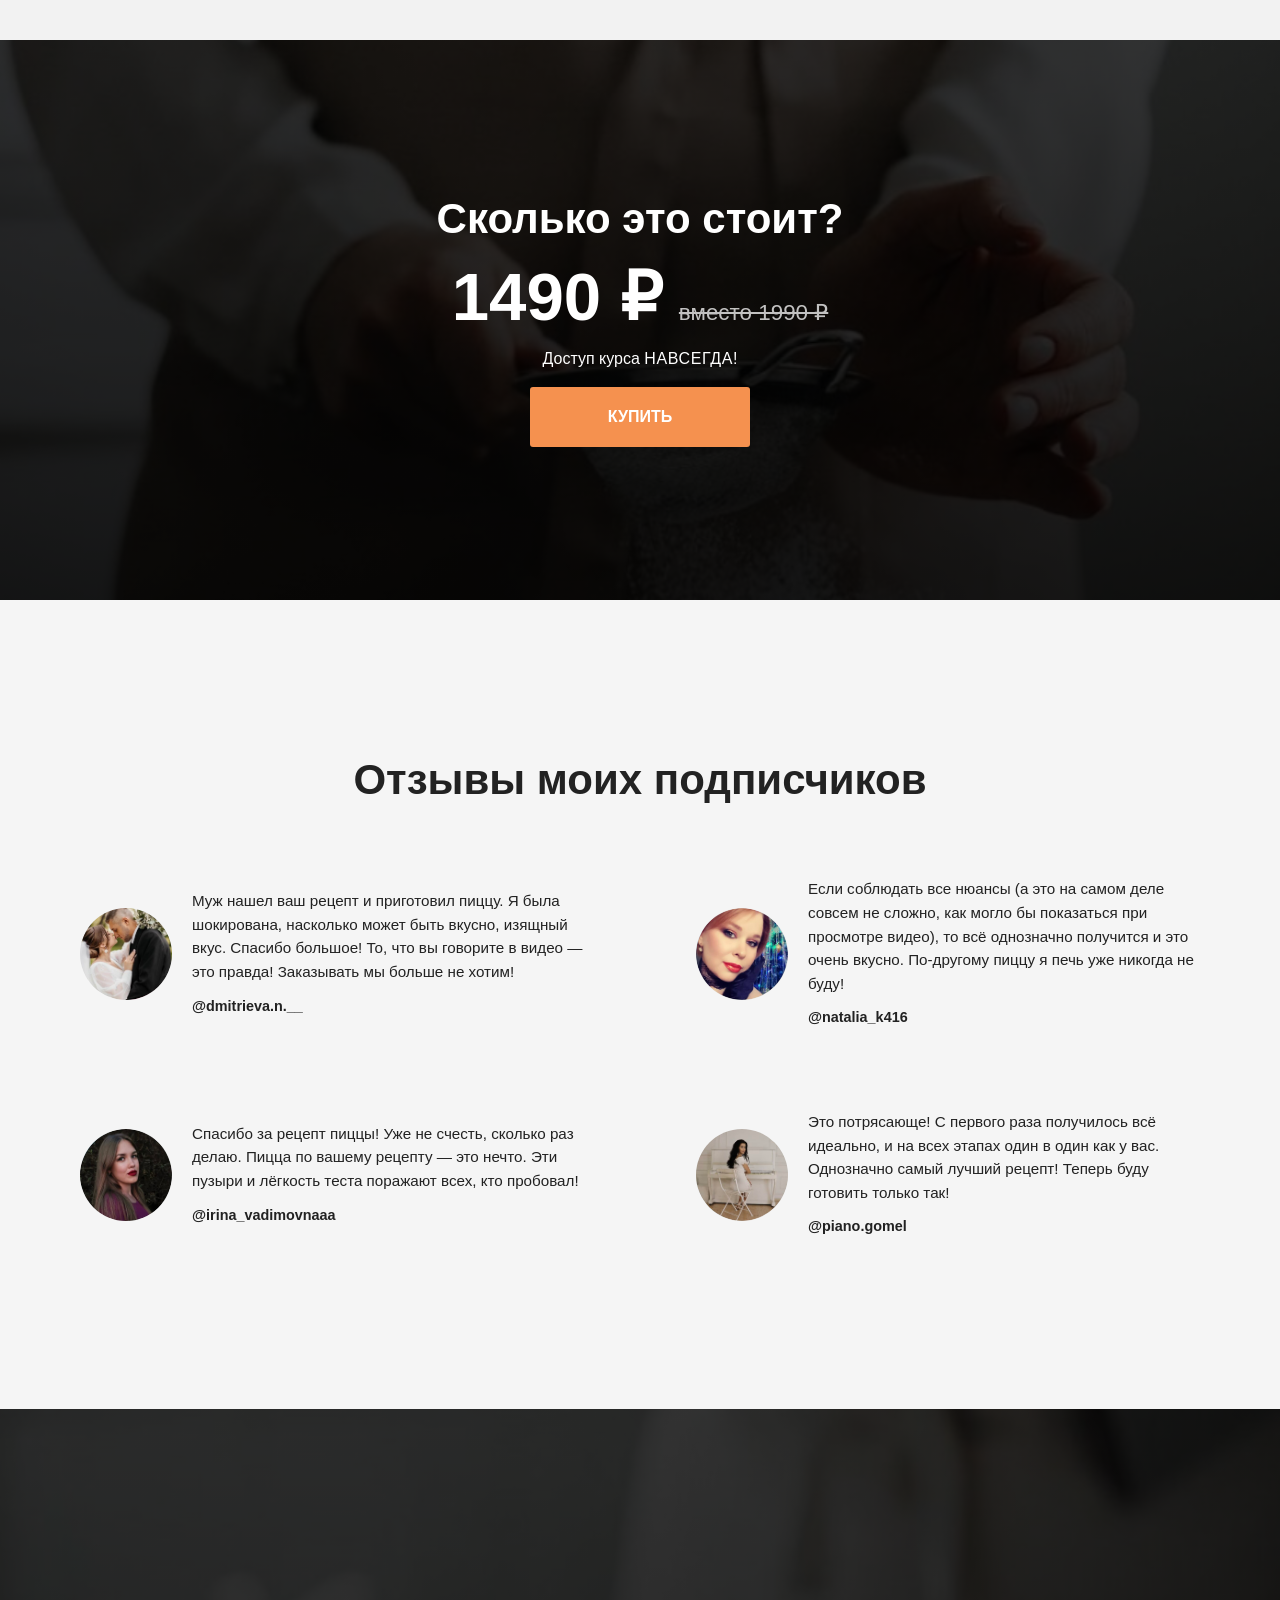
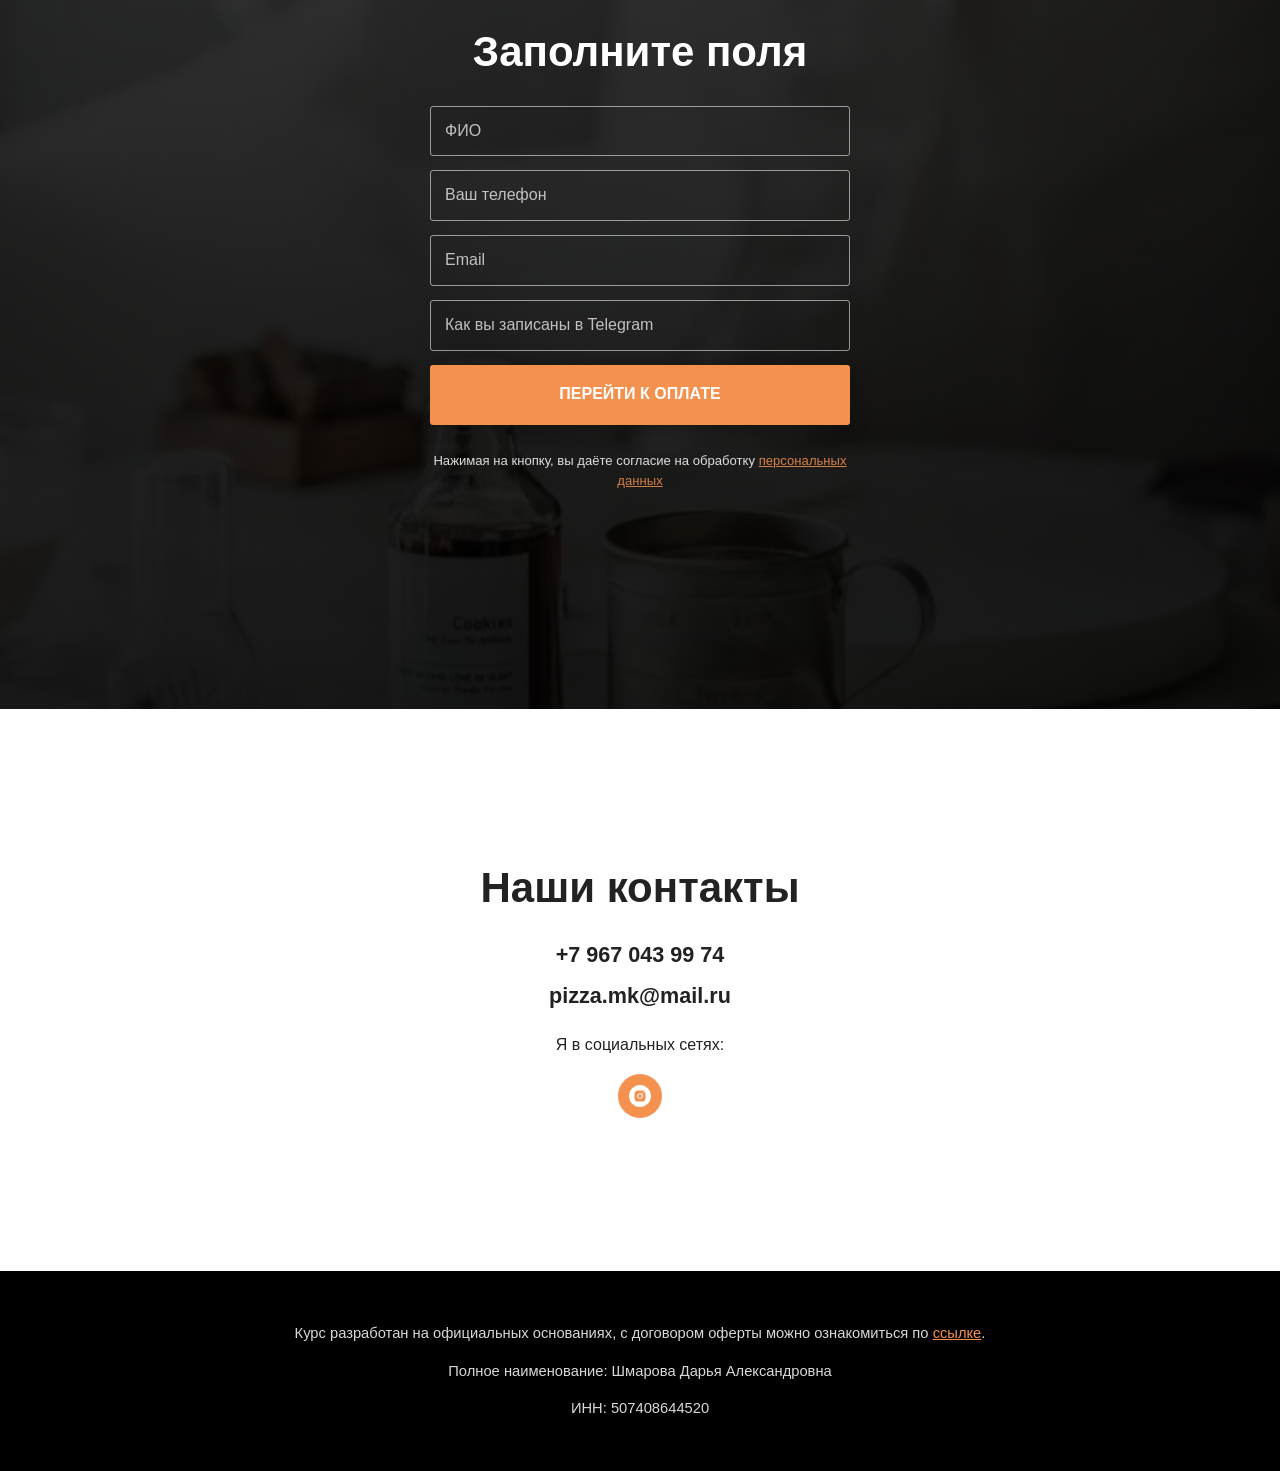
==== commit cc965a94: "Match Tilda reference: TildaSans, type scale, header and author block. Co-authored-by: Cursor <curso" ====
--- a/index.html
+++ b/index.html
@@ -16,8 +16,8 @@
   <meta property="og:description" content="Настоящая неаполитанская пицца дома без дровяной печи. Видео, поддержка 24/7, доступ навсегда. 1490 ₽." />
   <meta property="og:image" content="img/hero.jpeg" />
   <meta name="twitter:card" content="summary_large_image" />
-  <link rel="preconnect" href="https://fonts.bunny.net" />
-  <link href="https://fonts.bunny.net/css?family=manrope:400,500,600,700,800&display=swap" rel="stylesheet" />
+  <link rel="preconnect" href="https://static.tildacdn.pub" />
+  <link rel="stylesheet" href="https://static.tildacdn.pub/css/fonts-tildasans.css" />
   <link rel="stylesheet" href="css/styles.css" />
   <script type="application/ld+json">
   {
@@ -52,7 +52,7 @@
   <header class="header" data-header>
     <div class="container header__inner">
       <a class="header__logo" href="#top" aria-label="МК стань Маэстро">
-        <img src="img/logo.jpeg" alt="Логотип курса — кусочек пиццы" width="150" height="80" />
+        <img src="img/logo.jpeg" alt="Логотип курса — кусочек пиццы" width="300" height="63" />
       </a>
       <nav class="nav" data-nav aria-label="Навигация по странице">
         <a href="#author">О нас</a>
@@ -82,7 +82,7 @@
       </div>
       <div class="hero__shade"></div>
       <div class="hero__content">
-        <h1>МК стань Маэстро!</h1>
+        <h1>МК стань Маэстро !</h1>
         <p>Полноценная капсула, созданная из тысячи мелочей и нюансов, которые я собирала годами для того, что абсолютно <u>КАЖДЫЙ</u>, неважно с опытом он или без, смог приготовить настоящую неаполитанскую пиццу у себя дома без дровяной печи!</p>
         <a class="btn" href="#join">Хочу в курс</a>
       </div>
@@ -96,7 +96,7 @@
         <div class="split__text">
           <h2>Даша, я хочу вступить в курс, что делать…?</h2>
           <div class="split__line"></div>
-          <p>Отвечаю всем и сразу. Я создала свой закрытый телеграм-канал, в котором поделилась всем своим опытом, осталось только <strong>присоединиться</strong>.</p>
+          <p>✔ Отвечаю всем и сразу. Я создала свой закрытый телеграмм канал, в котором поделилась всем своим опытом, осталось только <span class="caps">присоединиться</span></p>
         </div>
         <div class="split__media split__media_shot">
           <img src="img/telegram.jpeg" alt="Закрытый телеграм-канал курса на экране телефона" width="800" height="800" loading="lazy" />
@@ -106,8 +106,8 @@
 
     <section class="section section_tight">
       <div class="container">
-        <h2>Почему телеграм-канал?</h2>
-        <p class="lead">Самое главное, он всегда у вас под рукой в телефоне, и доступ навсегда!</p>
+        <h2>Почему телеграмм канал?</h2>
+        <p class="lead">Самое главное, он всегда у Вас под рукой в телефоне, и доступ навсегда!</p>
         <div class="stack-list">
           <article class="stack-item">
             <span class="icon-mask icon-check" aria-hidden="true"></span>
@@ -137,12 +137,12 @@
       </div>
     </section>
 
-    <section class="section" id="author">
-      <div class="container split split_center">
-        <div class="split__media">
+    <section class="author" id="author">
+      <div class="author__grid">
+        <div class="author__photo">
           <img src="img/author.jpeg" alt="Дарья — автор курса" width="800" height="1000" loading="lazy" />
         </div>
-        <div class="split__text">
+        <div class="author__text">
           <h2>Автор курса</h2>
           <div class="split__line"></div>
           <p>Дарья <a href="https://www.instagram.com/_dari.recipefood" target="_blank" rel="noopener noreferrer">@_dari.recipefood</a></p>
--- a/css/styles.css
+++ b/css/styles.css
@@ -13,9 +13,9 @@
   --bg-softer: #f5f5f5;
   --shadow: 0 8px 24px rgba(0, 0, 0, 0.18);
   --radius: 4px;
-  --container: 1120px;
-  --header-h: 88px;
-  --font: "Manrope", "Segoe UI", system-ui, sans-serif;
+  --container: 1200px;
+  --header-h: 100px;
+  --font: "TildaSans", Arial, sans-serif;
 }
 
 *,
@@ -38,6 +38,7 @@
   font-family: var(--font);
   color: var(--ink);
   background: var(--bg);
+  font-weight: 300;
   line-height: 1.55;
   -webkit-font-smoothing: antialiased;
 }
@@ -92,8 +93,9 @@
 }
 
 .header__logo img {
-  width: 150px;
-  min-width: 110px;
+  width: 300px;
+  max-width: min(300px, 42vw);
+  height: auto;
 }
 
 .nav {
@@ -107,7 +109,7 @@
   color: var(--white);
   text-decoration: none;
   font-weight: 600;
-  font-size: 15px;
+  font-size: 16px;
 }
 
 .nav a:hover,
@@ -222,17 +224,19 @@
 }
 
 .hero h1 {
-  margin: 0 0 20px;
-  font-size: clamp(2.1rem, 5vw, 4rem);
-  line-height: 1.1;
-  font-weight: 800;
-  letter-spacing: -0.03em;
+  margin: 0 0 24px;
+  font-size: clamp(2.2rem, 5.2vw, 72px);
+  line-height: 1.17;
+  font-weight: 600;
+  letter-spacing: 1px;
 }
 
 .hero p {
-  margin: 0 auto 28px;
-  max-width: 720px;
-  font-size: clamp(1rem, 2vw, 1.25rem);
+  margin: 0 auto 32px;
+  max-width: 860px;
+  font-size: clamp(1.05rem, 1.8vw, 22px);
+  font-weight: 300;
+  line-height: 1.55;
 }
 
 .hero__arrow {
@@ -261,16 +265,17 @@
   display: inline-flex;
   align-items: center;
   justify-content: center;
-  min-height: 52px;
-  padding: 12px 28px;
+  min-height: 60px;
+  min-width: 220px;
+  padding: 16px 36px;
   border: 0;
   border-radius: 3px;
   background: var(--accent);
   color: var(--white);
   text-decoration: none;
   text-transform: uppercase;
-  font-weight: 700;
-  letter-spacing: 0.04em;
+  font-weight: 600;
+  letter-spacing: 0;
   box-shadow: 0 0 20px rgba(0, 0, 0, 0.3);
   cursor: pointer;
 }
@@ -300,20 +305,22 @@
 /* Sections */
 
 .section {
-  padding: clamp(64px, 10vw, 140px) 0;
+  padding: clamp(80px, 12vw, 180px) 0;
 }
 
 .section_tight {
-  padding: clamp(48px, 7vw, 90px) 0;
+  padding: clamp(64px, 10vw, 165px) 0;
 }
 
 .section h2,
-.block-title {
+.block-title,
+.author__text h2,
+.cover h2 {
   margin: 0 0 16px;
-  font-size: clamp(1.7rem, 3.4vw, 2.6rem);
-  line-height: 1.15;
-  font-weight: 800;
-  letter-spacing: -0.03em;
+  font-size: clamp(1.8rem, 3.6vw, 42px);
+  line-height: 1.23;
+  font-weight: 600;
+  letter-spacing: 0;
   text-align: center;
 }
 
@@ -321,6 +328,9 @@
   margin: 0 auto;
   max-width: 560px;
   text-align: center;
+  font-size: 20px;
+  font-weight: 300;
+  line-height: 1.55;
 }
 
 .split {
@@ -332,6 +342,9 @@
 
 .split__text {
   max-width: 500px;
+  font-size: 20px;
+  font-weight: 300;
+  line-height: 1.55;
 }
 
 .split__text h2 {
@@ -357,8 +370,42 @@
 
 .split__media img {
   width: 100%;
-  height: min(560px, 70vw);
+  height: 560px;
   object-fit: cover;
+}
+
+.author {
+  background: var(--white);
+}
+
+.author__grid {
+  display: grid;
+  grid-template-columns: 1fr 1fr;
+  min-height: 560px;
+}
+
+.author__photo img {
+  width: 100%;
+  height: 560px;
+  object-fit: cover;
+}
+
+.author__text {
+  display: grid;
+  place-content: center;
+  justify-items: center;
+  text-align: center;
+  padding: 48px 32px;
+}
+
+.author__text h2 {
+  text-align: center;
+}
+
+.author__text p {
+  margin: 0;
+  font-size: 20px;
+  font-weight: 300;
 }
 
 .split__media_shot img {
@@ -416,7 +463,8 @@
 
 .stack-item h3 {
   margin: 0 0 8px;
-  font-size: 1.15rem;
+  font-size: 20px;
+  font-weight: 600;
 }
 
 .stack-item__lead {
@@ -433,11 +481,15 @@
 
 /* Program cards */
 
+#program h2 {
+  margin-bottom: 90px;
+}
+
 .cards {
   display: grid;
   grid-template-columns: repeat(3, 1fr);
   gap: 48px 24px;
-  margin-top: 64px;
+  margin-top: 0;
 }
 
 .card {
@@ -453,12 +505,16 @@
 
 .card h3 {
   margin: 0 0 12px;
-  font-size: 1.25rem;
+  font-size: 30px;
+  font-weight: 600;
+  line-height: 1.17;
 }
 
 .card p {
   margin: 0;
-  font-size: 0.98rem;
+  font-size: 18px;
+  font-weight: 300;
+  line-height: 1.55;
 }
 
 /* Price cover */
@@ -504,7 +560,7 @@
 
 .price__now {
   font-size: clamp(2.6rem, 6vw, 4.2rem);
-  font-weight: 800;
+  font-weight: 600;
   line-height: 1;
 }
 
@@ -683,11 +739,14 @@
   display: flex;
 }
 
+.page-head .header__logo img {
+  width: 160px;
+}
+
 @media (max-width: 980px) {
   .header {
-    position: sticky;
-    top: 0;
-    background: var(--ink);
+    position: absolute;
+    background: transparent;
   }
 
   .header__inner {
@@ -701,16 +760,43 @@
 
   .nav {
     display: none;
-    position: absolute;
-    inset: 72px 0 auto;
-    background: var(--ink);
-    padding: 16px 20px 24px;
-    flex-direction: column;
-    align-items: flex-start;
+  }
+
+  .header.is-open {
+    position: fixed;
+    inset: 0;
+    height: 100svh;
+    background: #000;
+  }
+
+  .header.is-open .header__inner {
+    grid-template-columns: 1fr;
+    grid-template-rows: auto 1fr auto;
+    height: 100%;
+    justify-items: center;
+    padding-top: 28px;
+    padding-bottom: 40px;
   }
 
   .header.is-open .nav {
     display: flex;
+    position: static;
+    flex-direction: column;
+    align-items: center;
+    background: transparent;
+    padding: 0;
+    gap: 28px;
+    font-size: 20px;
+  }
+
+  .header.is-open .header__socials {
+    justify-content: center;
+  }
+
+  .header.is-open .burger {
+    position: absolute;
+    top: 18px;
+    right: 12px;
   }
 
   .page-head .nav {
@@ -723,8 +809,18 @@
 
   .split,
   .reviews,
-  .cards {
+  .cards,
+  .author__grid {
     grid-template-columns: 1fr;
+  }
+
+  .author__photo img,
+  .split__media img {
+    height: min(420px, 70vw);
+  }
+
+  #program h2 {
+    margin-bottom: 45px;
   }
 
   .split__text h2,
@@ -771,7 +867,7 @@
 
 @media (max-width: 480px) {
   .header__logo img {
-    width: 110px;
+    width: 180px;
   }
 
   .price {
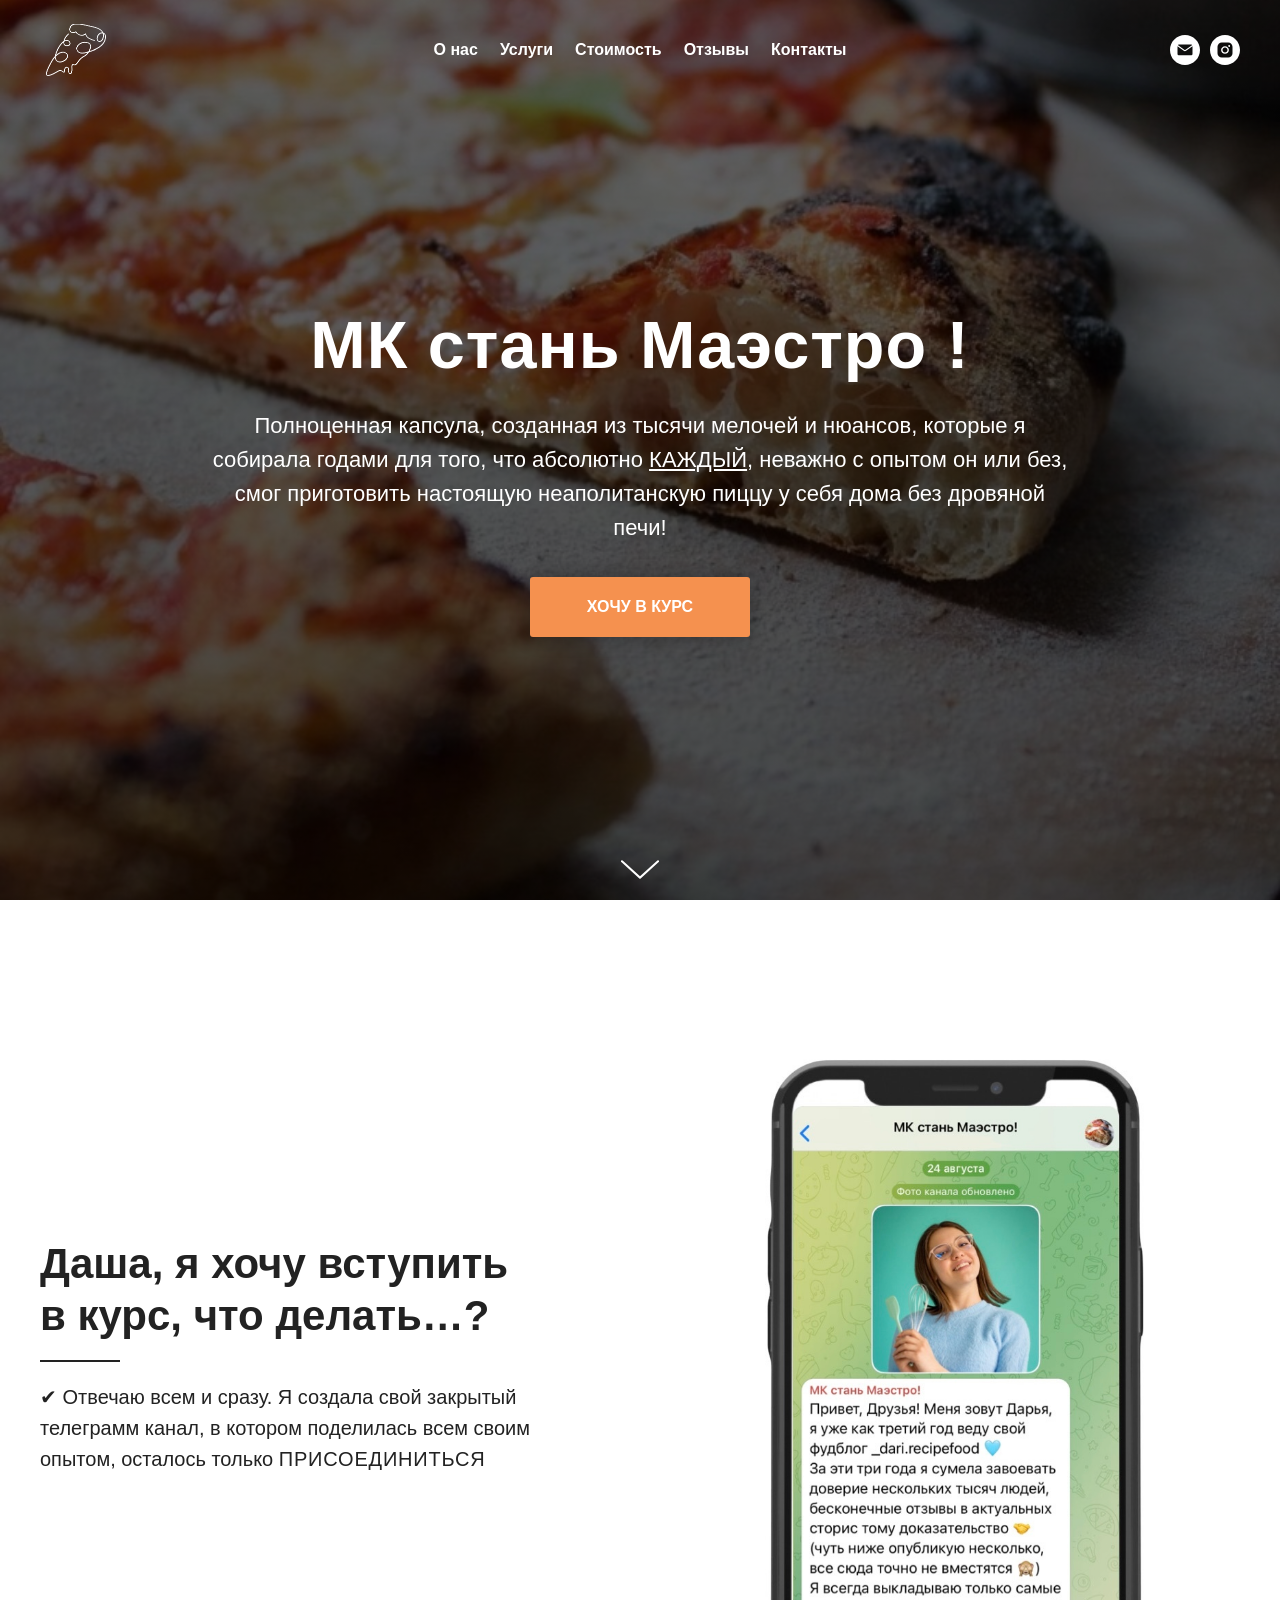
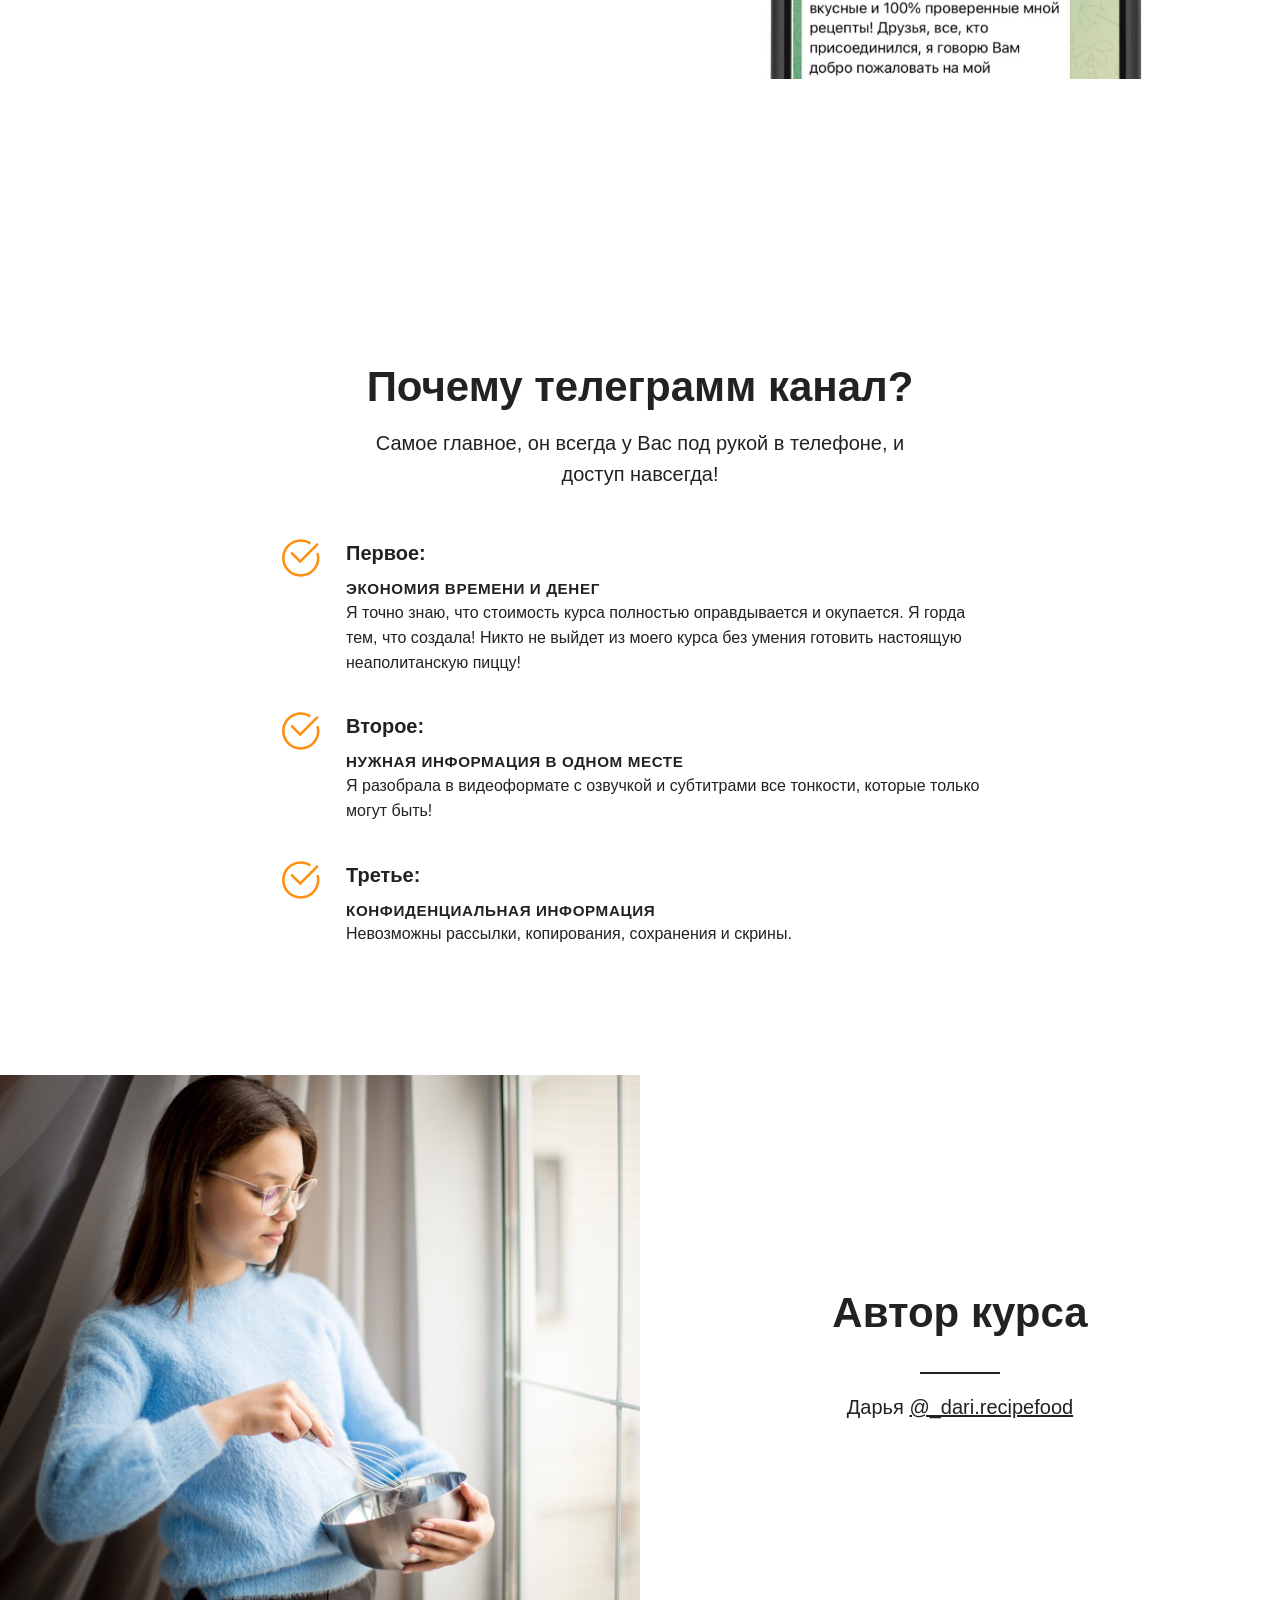
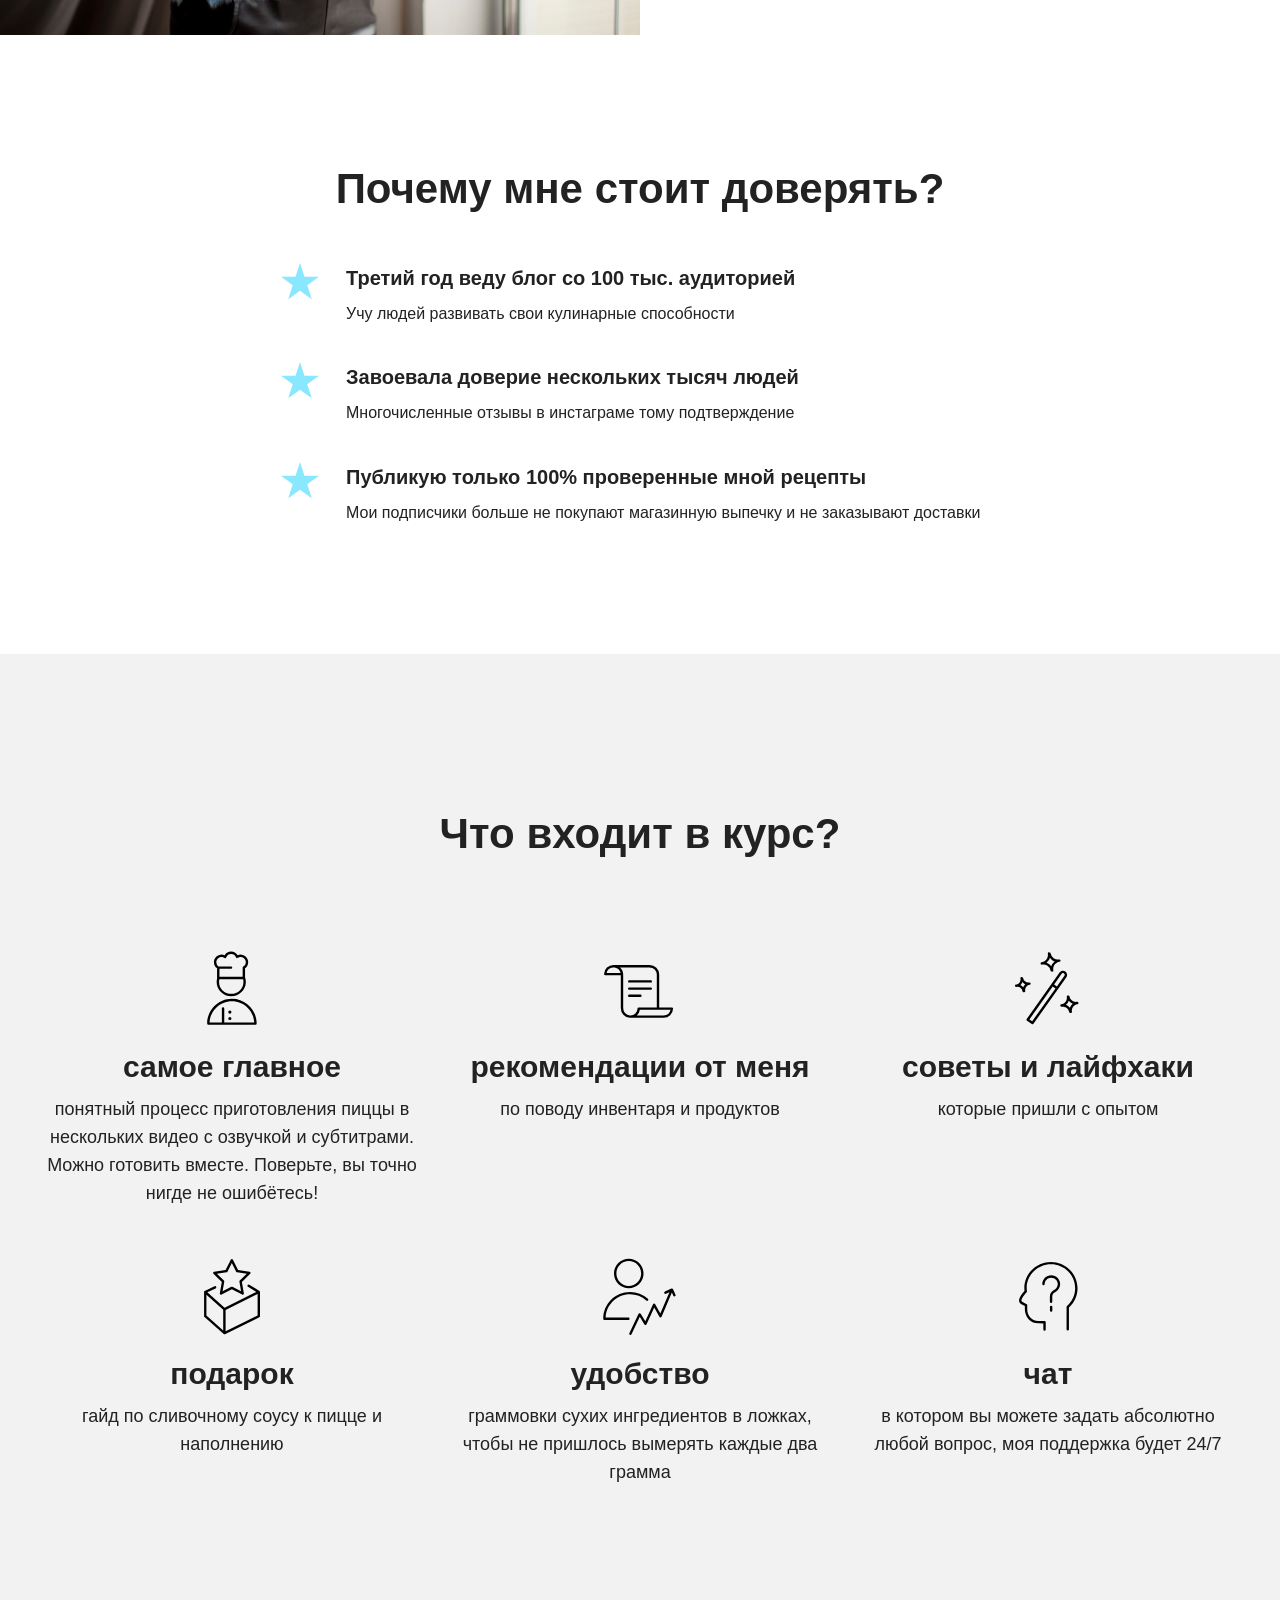
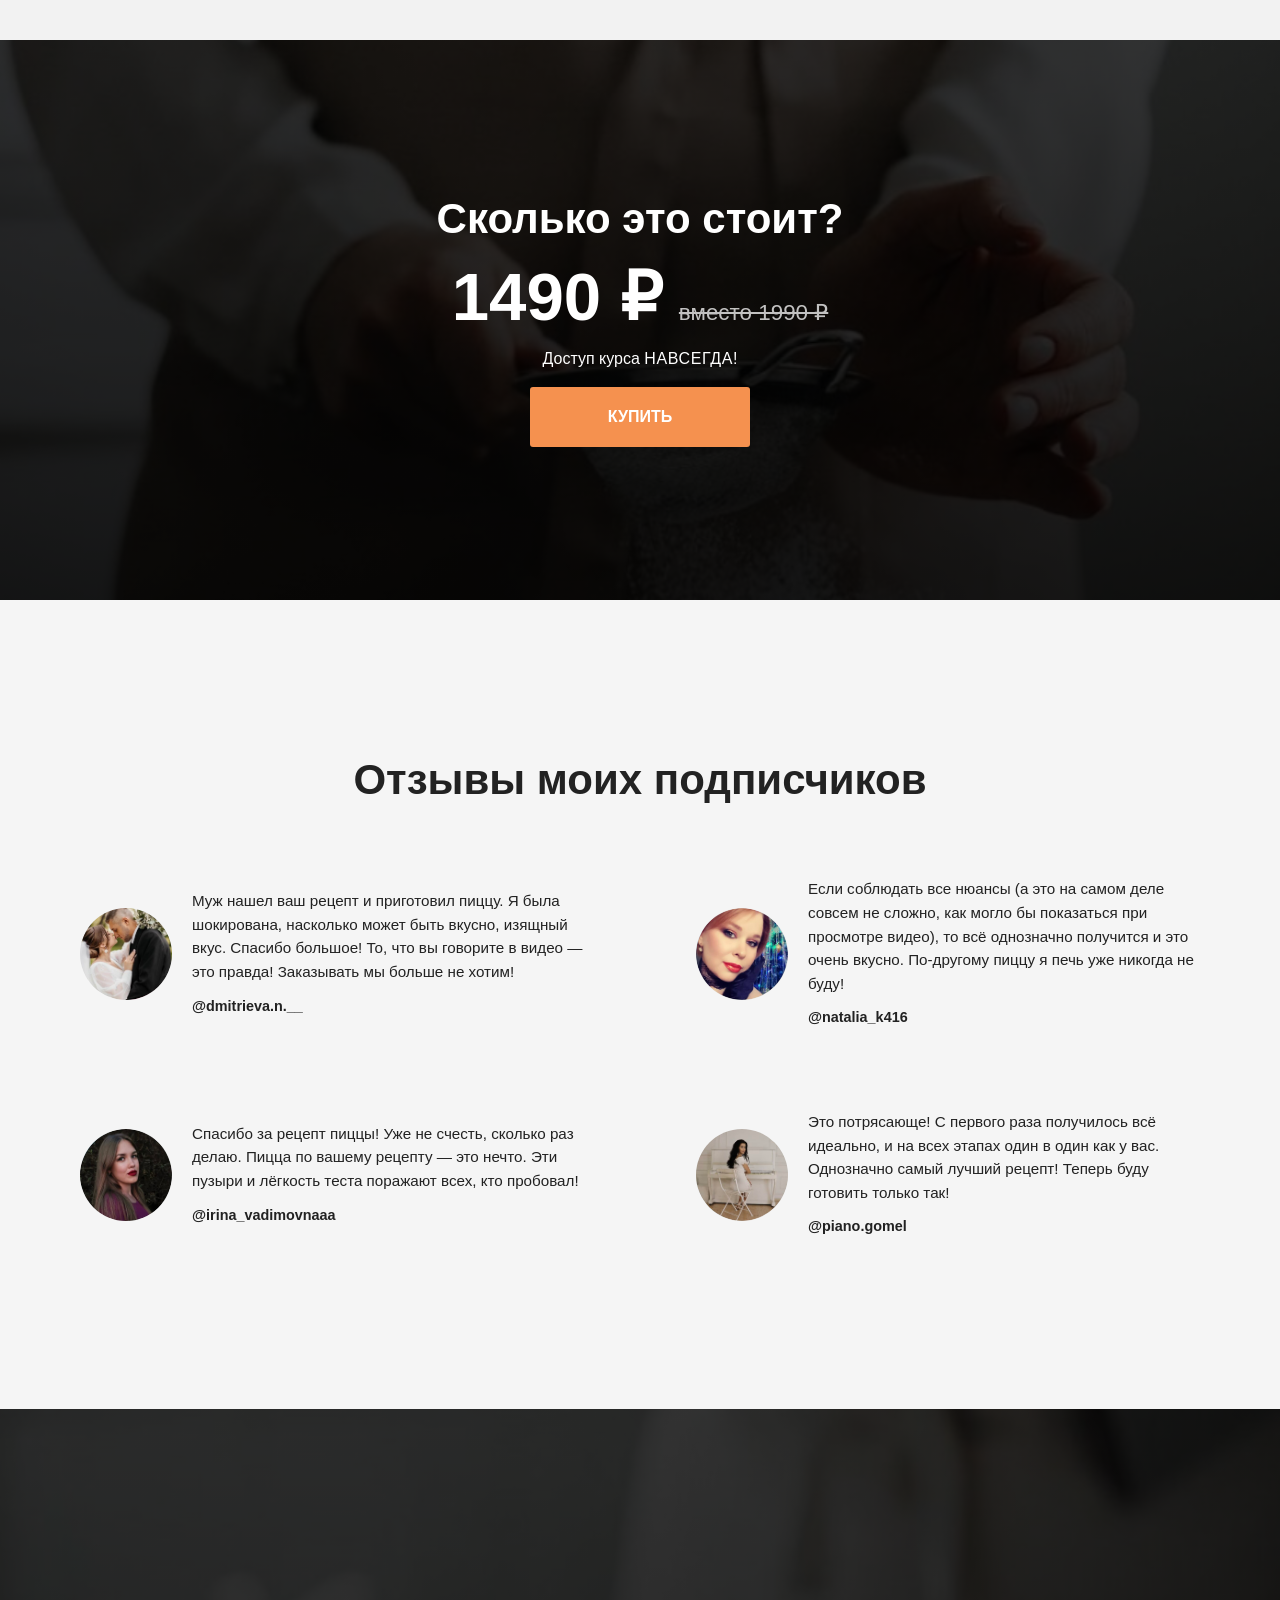
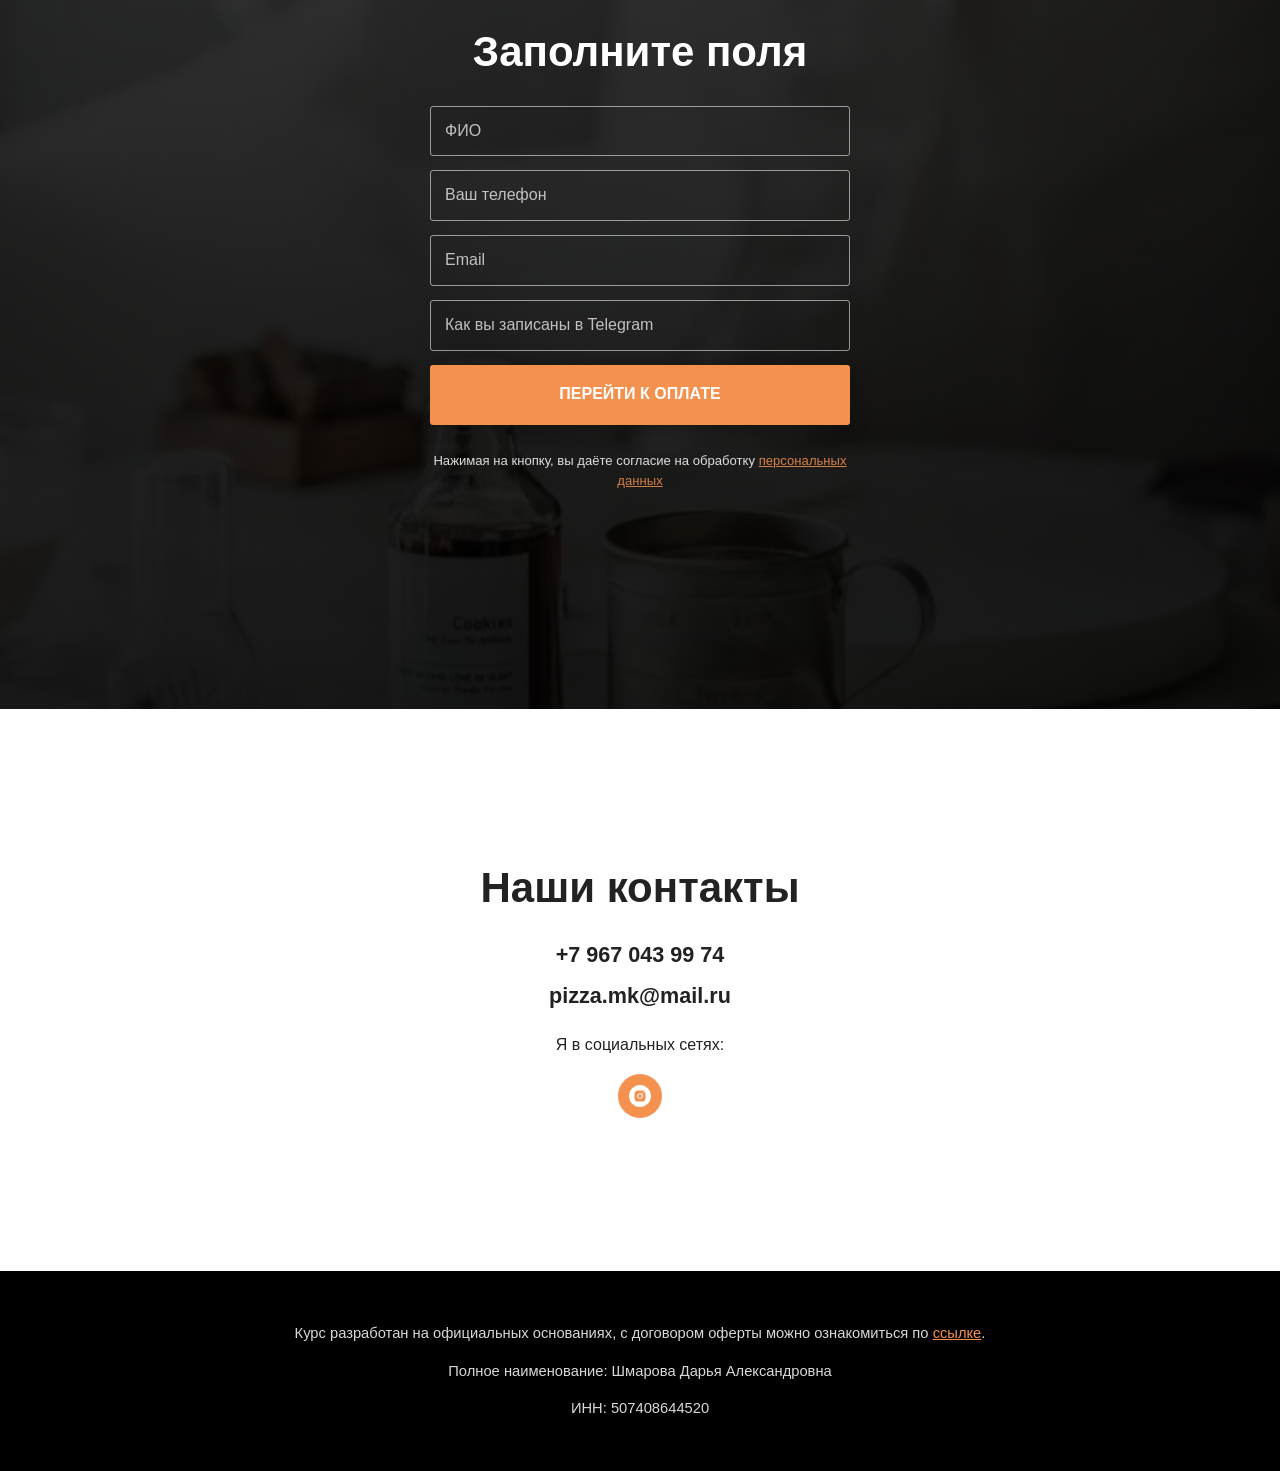
==== commit 6de9a49a: "Crop header logo to the pizza icon without the wide black bar. Co-authored-by: Cursor <cursoragent@c" ====
--- a/index.html
+++ b/index.html
@@ -52,7 +52,7 @@
   <header class="header" data-header>
     <div class="container header__inner">
       <a class="header__logo" href="#top" aria-label="МК стань Маэстро">
-        <img src="img/logo.jpeg" alt="Логотип курса — кусочек пиццы" width="300" height="63" />
+        <img src="img/logo.png" alt="Логотип курса — кусочек пиццы" width="72" height="64" />
       </a>
       <nav class="nav" data-nav aria-label="Навигация по странице">
         <a href="#author">О нас</a>
--- a/css/styles.css
+++ b/css/styles.css
@@ -93,8 +93,7 @@
 }
 
 .header__logo img {
-  width: 300px;
-  max-width: min(300px, 42vw);
+  width: 72px;
   height: auto;
 }
 
@@ -740,7 +739,7 @@
 }
 
 .page-head .header__logo img {
-  width: 160px;
+  width: 56px;
 }
 
 @media (max-width: 980px) {
@@ -867,7 +866,7 @@
 
 @media (max-width: 480px) {
   .header__logo img {
-    width: 180px;
+    width: 56px;
   }
 
   .price {
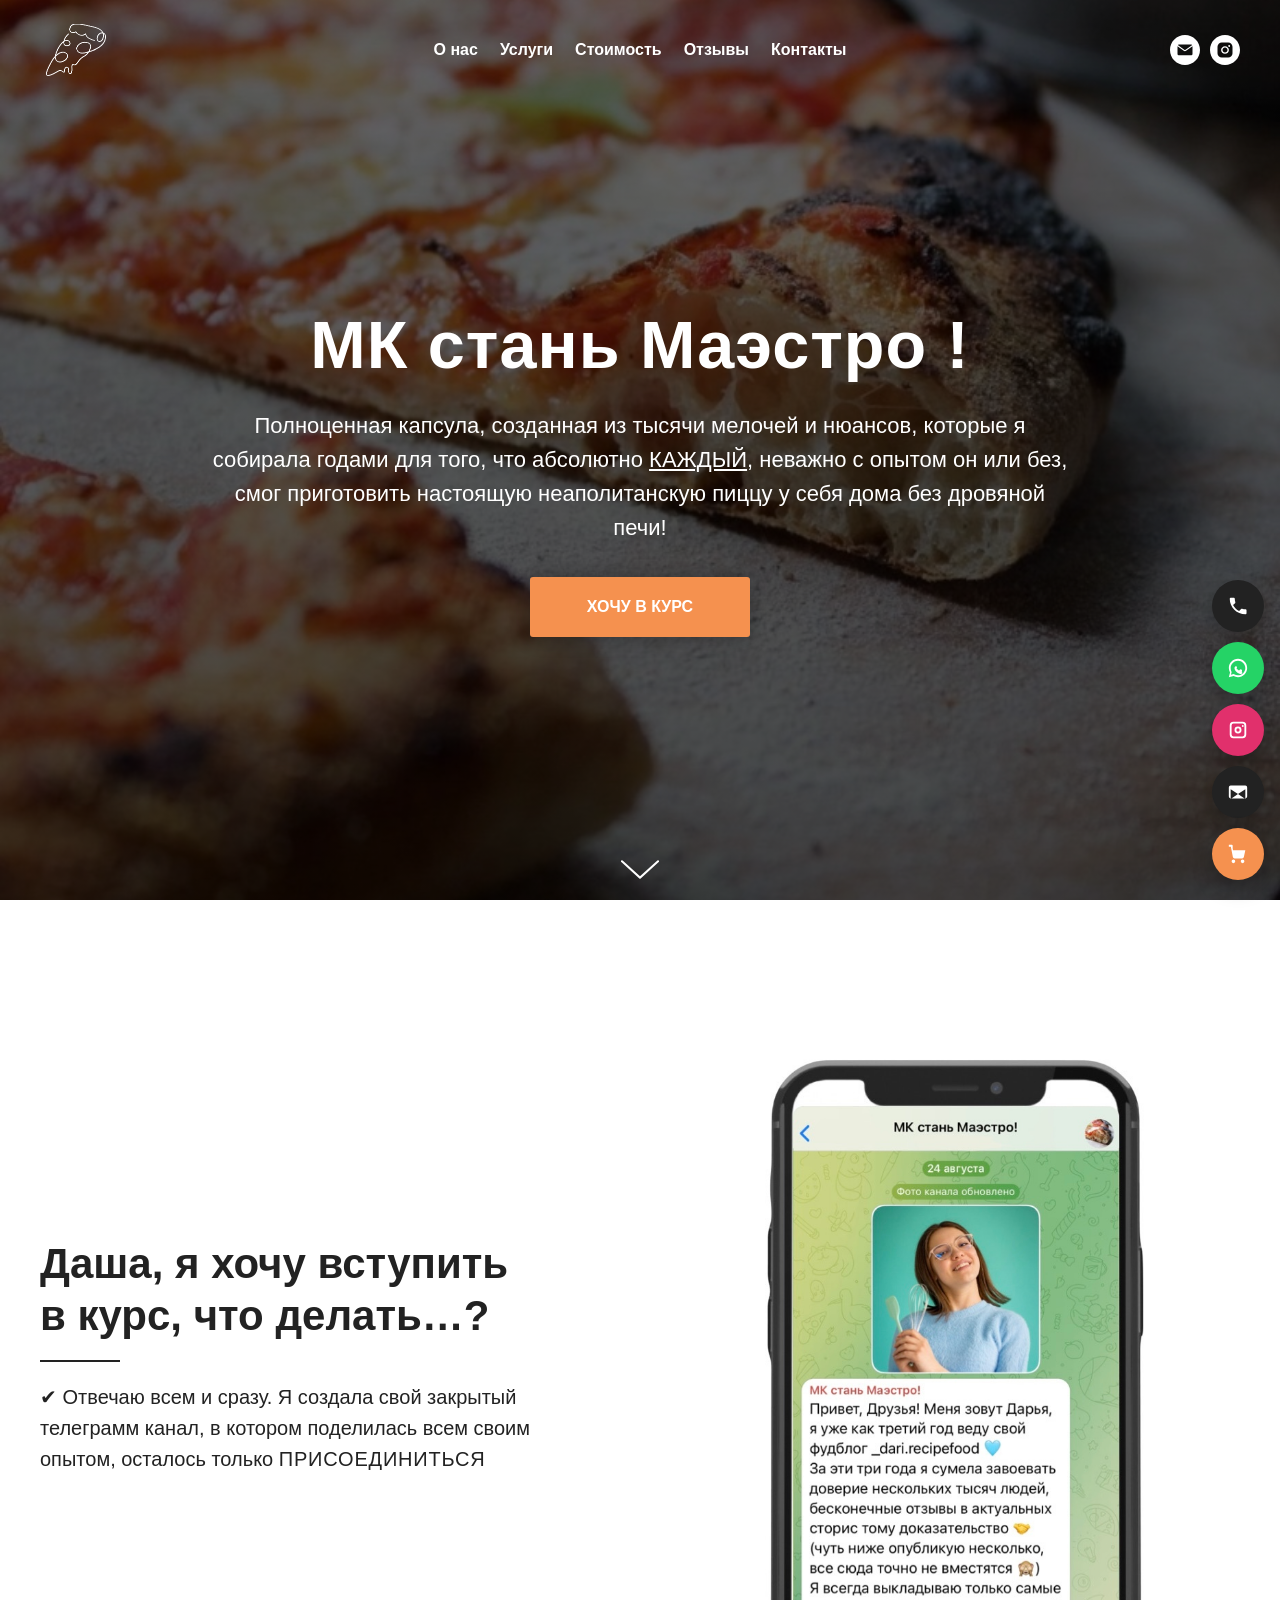
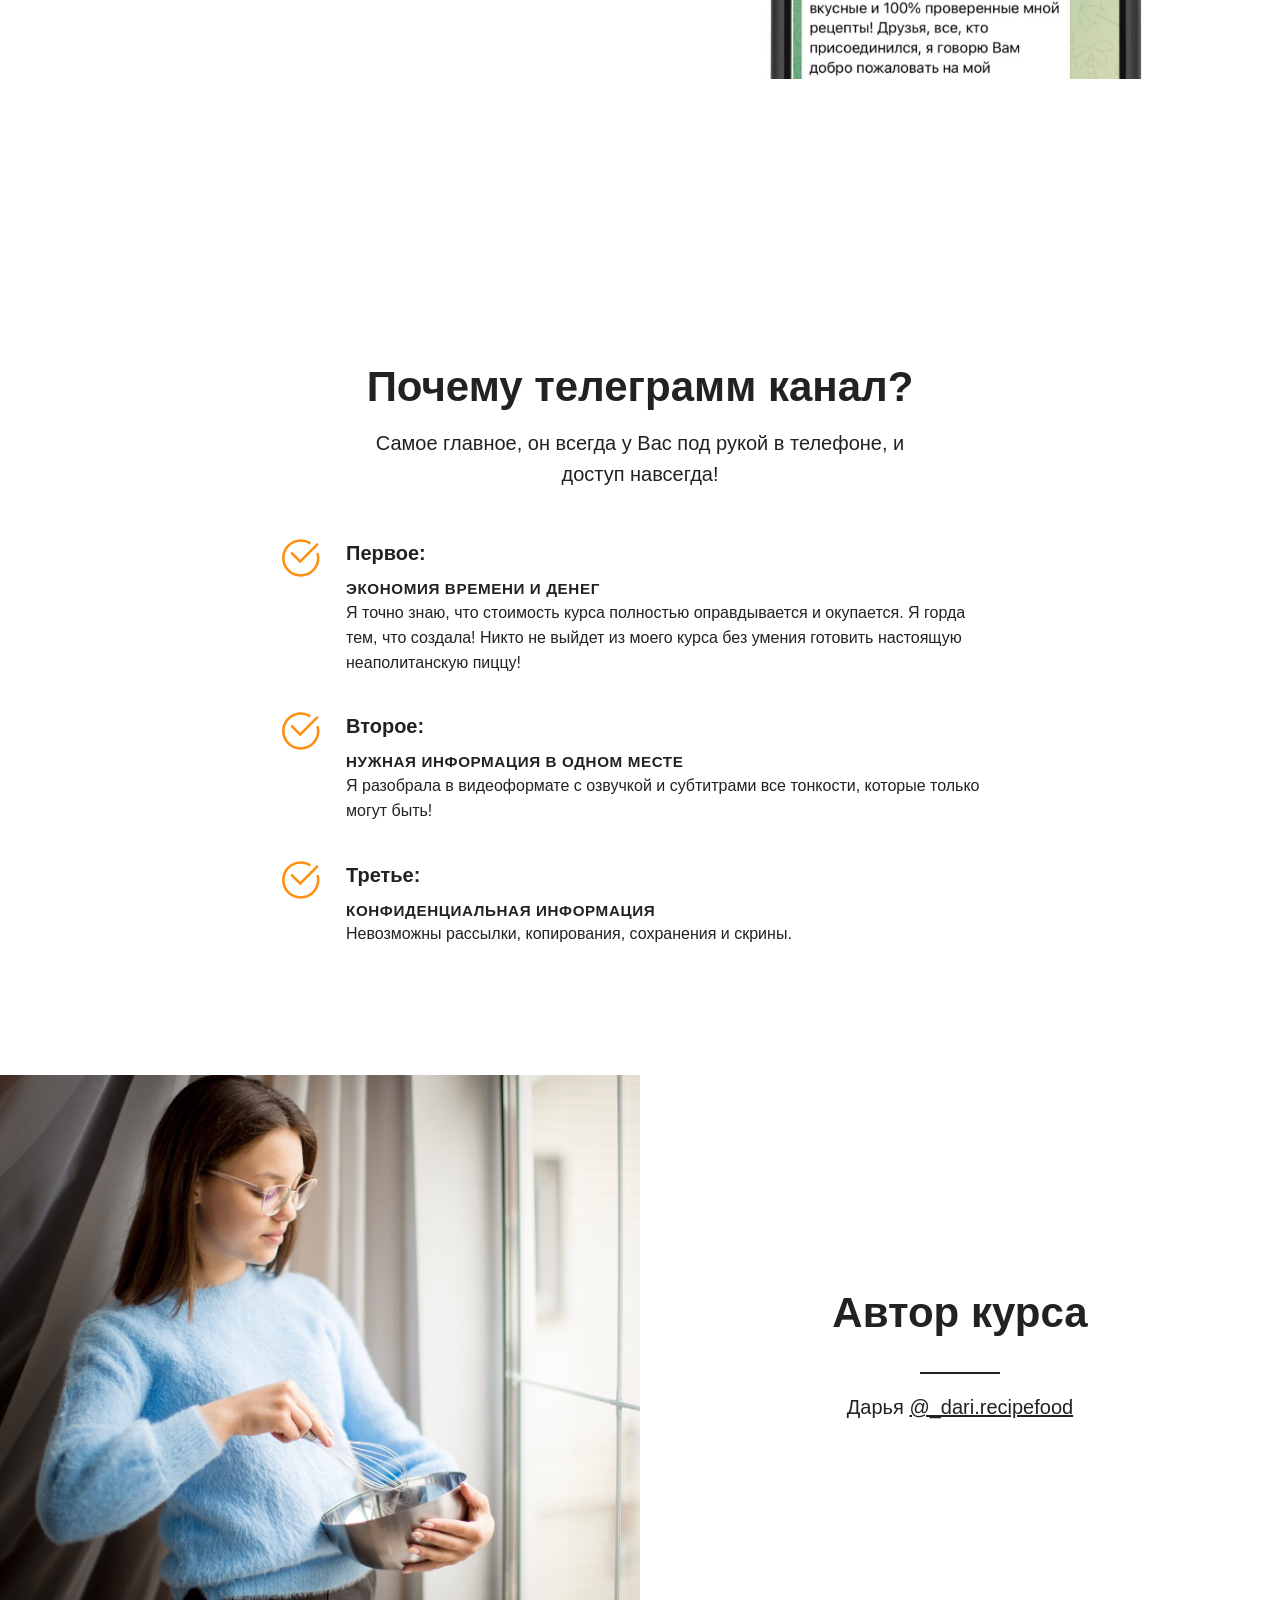
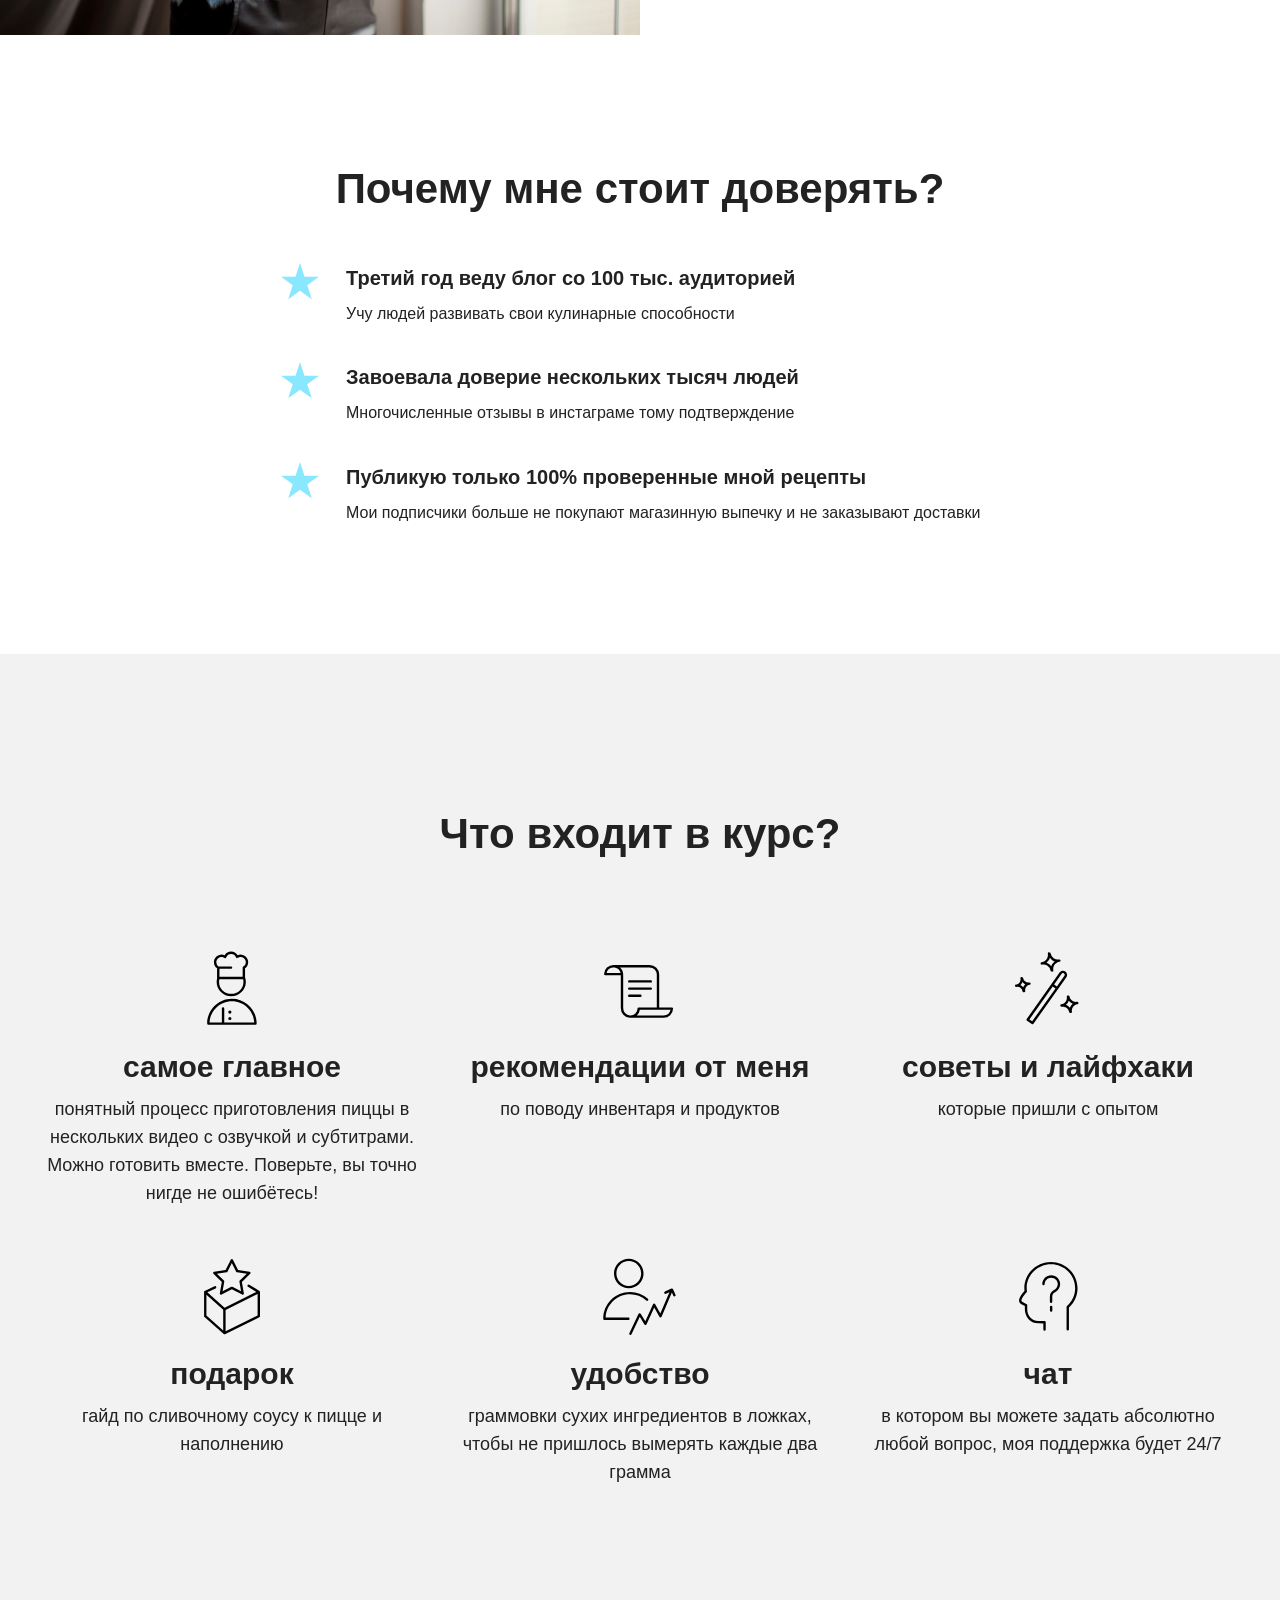
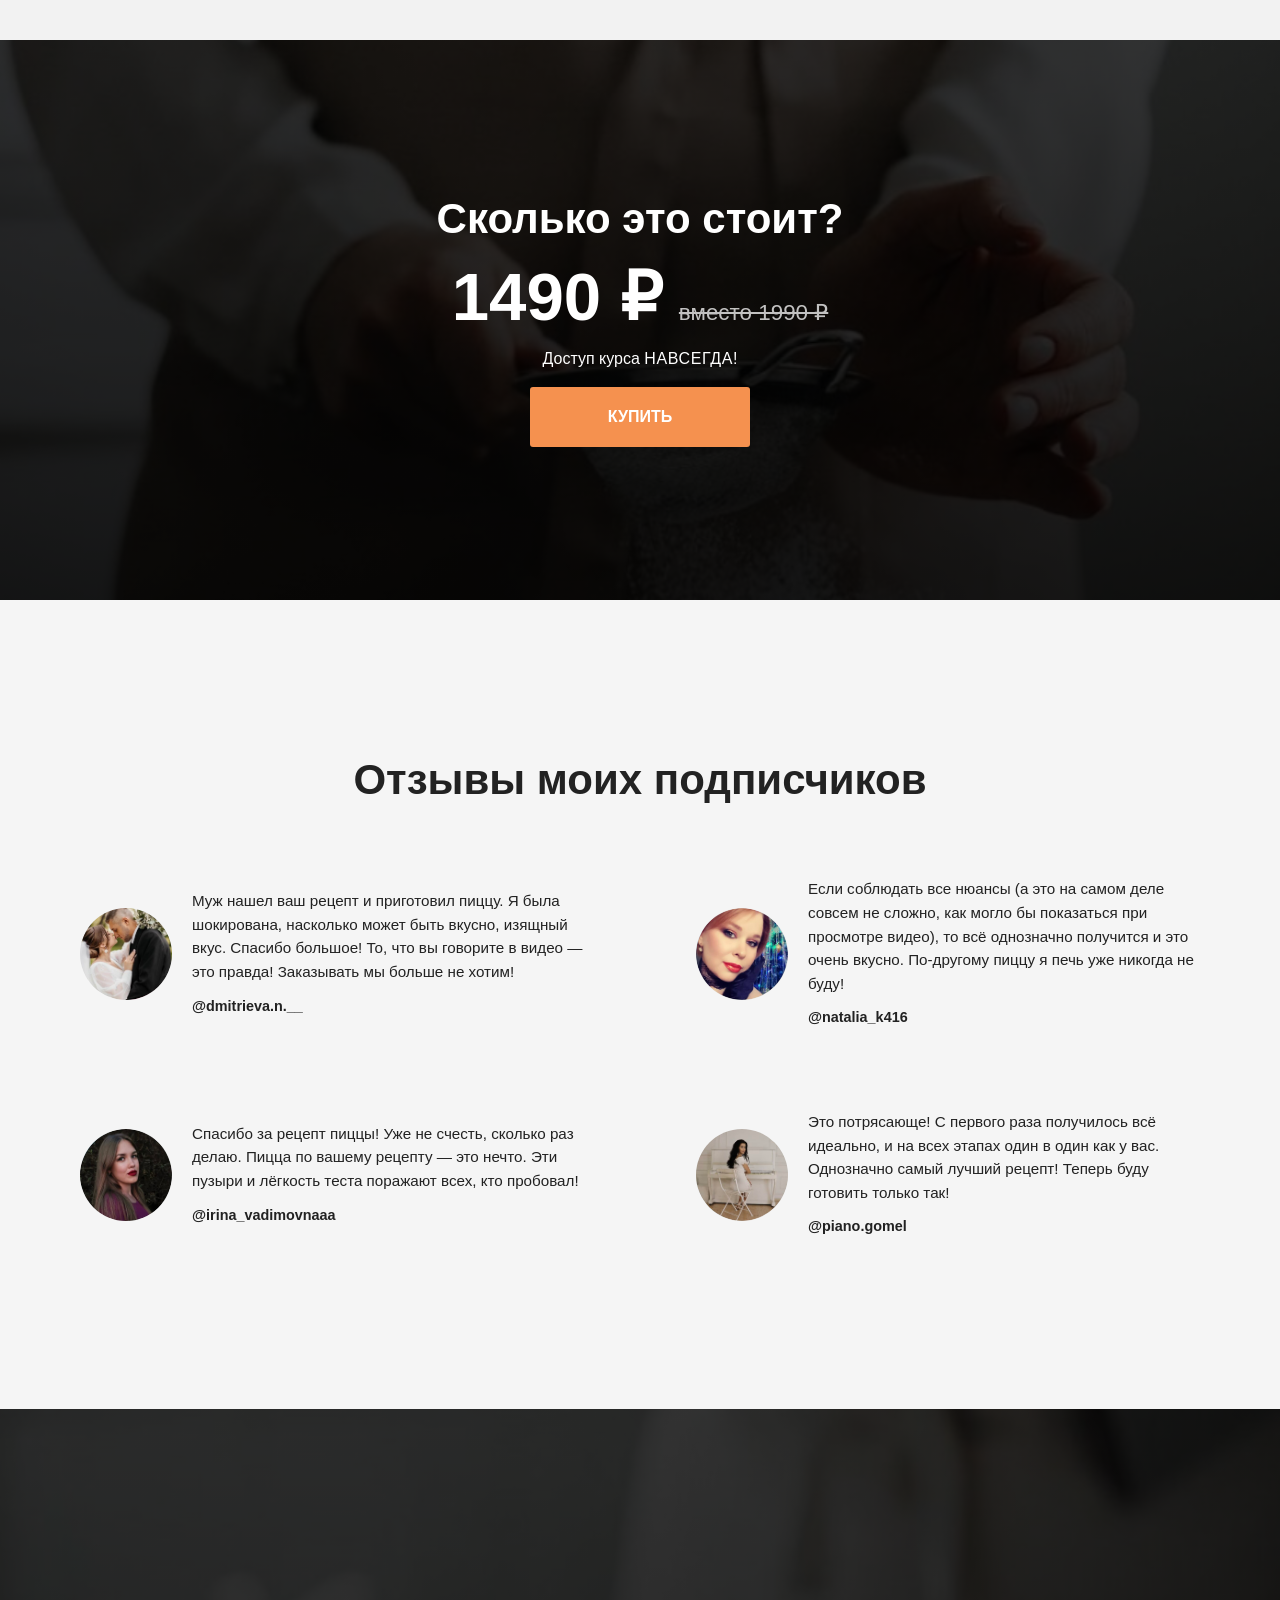
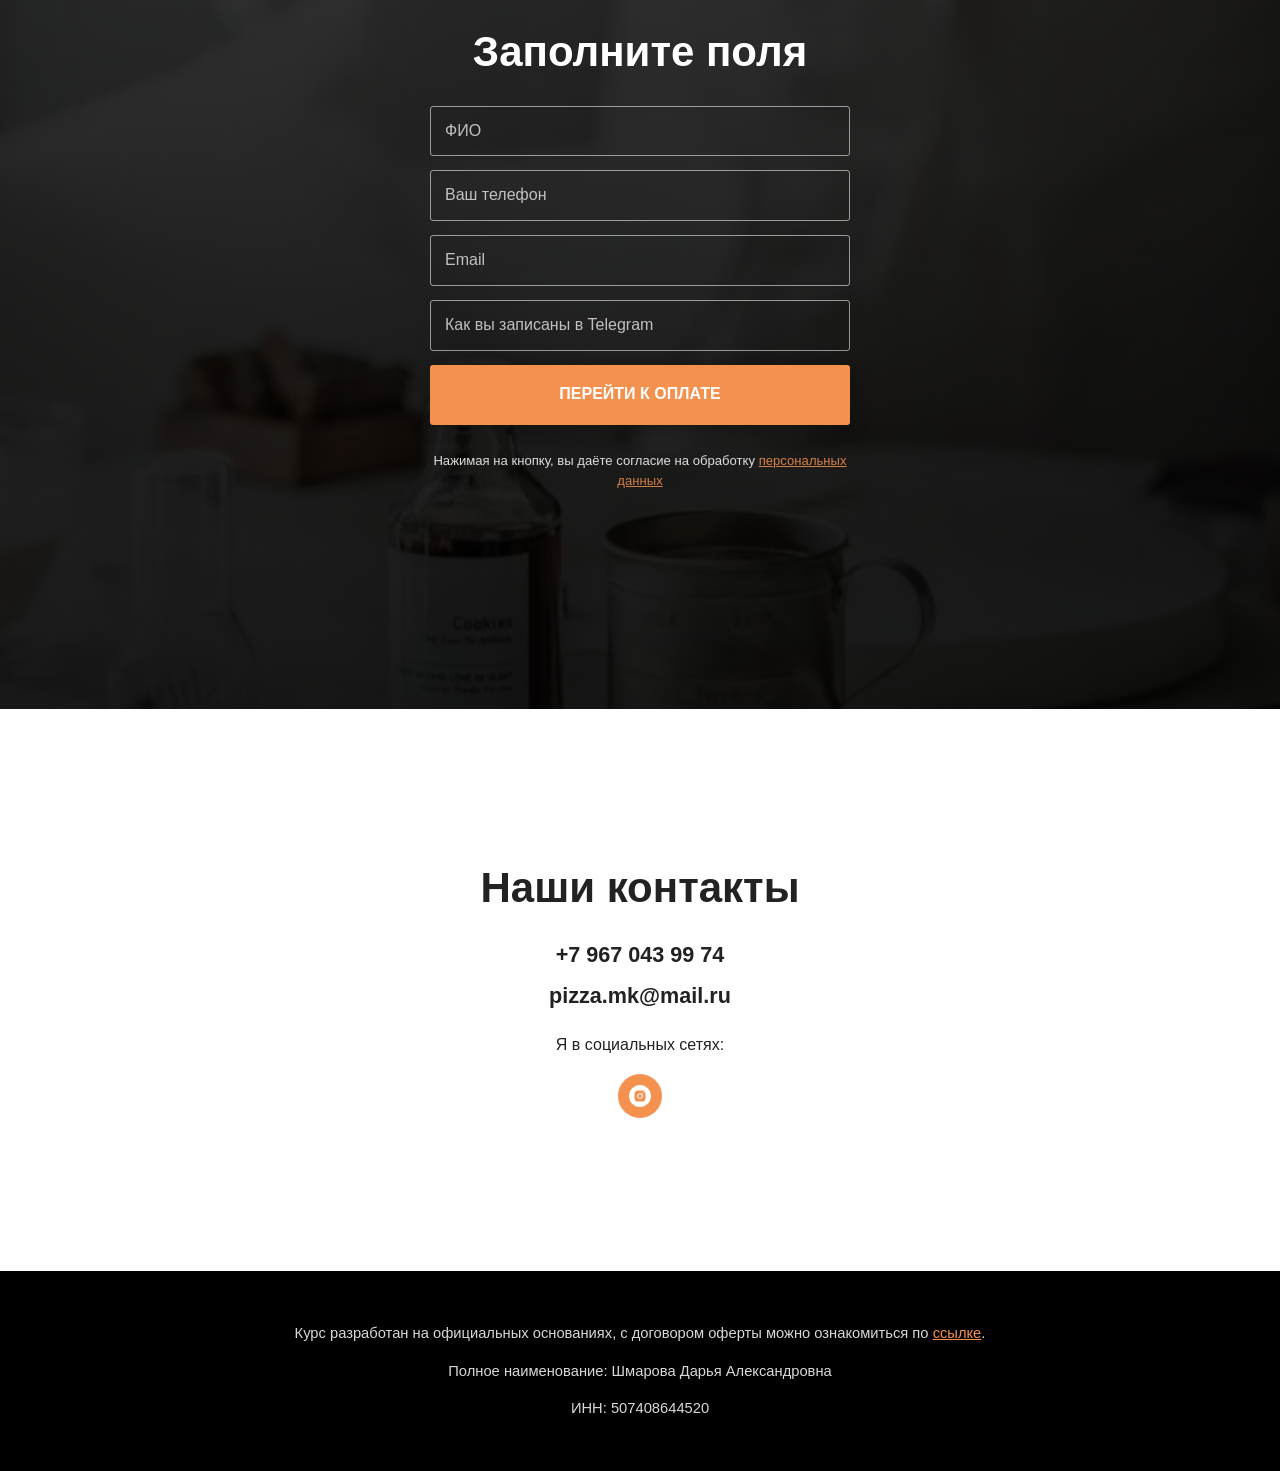
==== commit 0065d616: "Add sticky contact widgets on the landing. Co-authored-by: Cursor <cursoragent@cursor.com>" ====
--- a/index.html
+++ b/index.html
@@ -307,6 +307,29 @@
     </section>
   </main>
 
+  <aside class="stickies" data-stickies aria-label="Быстрые контакты">
+    <a class="sticky" href="tel:+79670439974" data-label="Позвонить">
+      <svg viewBox="0 0 24 24" width="22" height="22" aria-hidden="true"><path fill="currentColor" d="M6.6 10.8c1.4 2.8 3.8 5.1 6.6 6.6l2.2-2.2c.3-.3.7-.4 1.1-.2 1.2.4 2.5.6 3.8.6.6 0 1 .4 1 1V20c0 .6-.4 1-1 1C10.6 21 3 13.4 3 4c0-.6.4-1 1-1h3.5c.6 0 1 .4 1 1 0 1.3.2 2.6.6 3.8.1.4 0 .8-.3 1.1L6.6 10.8z"/></svg>
+      <span class="visually-hidden">Позвонить +7 967 043 99 74</span>
+    </a>
+    <a class="sticky sticky_wa" href="https://wa.me/79670439974" target="_blank" rel="noopener noreferrer" data-label="WhatsApp">
+      <svg viewBox="0 0 24 24" width="22" height="22" aria-hidden="true"><path fill="currentColor" d="M12 2C6.5 2 2 6.5 2 12c0 1.8.5 3.4 1.3 4.9L2 22l5.2-1.3C8.6 21.5 10.2 22 12 22c5.5 0 10-4.5 10-10S17.5 2 12 2zm0 18c-1.5 0-3-.4-4.3-1.2l-.3-.2-3.1.8.8-3-.2-.3C4.4 15 4 13.5 4 12c0-4.4 3.6-8 8-8s8 3.6 8 8-3.6 8-8 8zm4.4-5.8c-.2-.1-1.4-.7-1.6-.8-.2-.1-.4-.1-.5.1l-.8 1c-.1.1-.3.2-.5.1-1-.4-1.9-1.1-2.6-2-.2-.3.2-.3.5-.8.1-.1 0-.3 0-.4l-.4-1c-.1-.3-.2-.3-.4-.3h-.5c-.2 0-.4.1-.6.3-.2.2-.8.8-.8 1.9 0 1.1.8 2.2.9 2.3.1.2 1.6 2.5 3.9 3.4 1.5.6 1.8.5 2.2.5.3 0 1.1-.4 1.3-.9.2-.4.2-.8.1-.9 0-.1-.2-.1-.4-.2z"/></svg>
+      <span class="visually-hidden">Написать в WhatsApp</span>
+    </a>
+    <a class="sticky sticky_ig" href="https://www.instagram.com/_dari.recipefood" target="_blank" rel="noopener noreferrer" data-label="Instagram">
+      <svg viewBox="0 0 24 24" width="22" height="22" aria-hidden="true"><path fill="currentColor" d="M7 3h10a4 4 0 0 1 4 4v10a4 4 0 0 1-4 4H7a4 4 0 0 1-4-4V7a4 4 0 0 1 4-4zm10 2H7a2 2 0 0 0-2 2v10a2 2 0 0 0 2 2h10a2 2 0 0 0 2-2V7a2 2 0 0 0-2-2zm-5 3.2A3.8 3.8 0 1 1 8.2 12 3.8 3.8 0 0 1 12 8.2zm0 2A1.8 1.8 0 1 0 13.8 12 1.8 1.8 0 0 0 12 10.2zM17.2 6.6a1 1 0 1 1-1 1 1 1 0 0 1 1-1z"/></svg>
+      <span class="visually-hidden">Instagram @_dari.recipefood</span>
+    </a>
+    <a class="sticky" href="mailto:pizza.mk@mail.ru" data-label="Почта">
+      <svg viewBox="0 0 24 24" width="22" height="22" aria-hidden="true"><path fill="currentColor" d="M4 5h16a2 2 0 0 1 2 2v10a2 2 0 0 1-2 2H4a2 2 0 0 1-2-2V7a2 2 0 0 1 2-2zm8 7L4.5 7h15L12 12zm0 2.2 8 5.3V9.1l-8 5.1-8-5.1v10.4l8-5.3z"/></svg>
+      <span class="visually-hidden">Написать на pizza.mk@mail.ru</span>
+    </a>
+    <a class="sticky sticky_buy" href="#order" data-label="К оплате" data-sticky-buy>
+      <svg viewBox="0 0 24 24" width="22" height="22" aria-hidden="true"><path fill="currentColor" d="M7 18a2 2 0 1 0 0 4 2 2 0 0 0 0-4zm10 0a2 2 0 1 0 0 4 2 2 0 0 0 0-4zM6.2 6l.4 2H20l-1.6 7.2a2 2 0 0 1-2 1.6H8.4a2 2 0 0 1-2-1.6L4.2 4H2V2h3.2a1 1 0 0 1 1 .8L6.2 6z"/></svg>
+      <span class="visually-hidden">Перейти к оплате</span>
+    </a>
+  </aside>
+
   <footer class="footer">
     <div class="container">
       <p>Курс разработан на официальных основаниях, с договором оферты можно ознакомиться по <a href="oferta.html">ссылке</a>.</p>
--- a/css/styles.css
+++ b/css/styles.css
@@ -864,9 +864,117 @@
   }
 }
 
+.stickies {
+  position: fixed;
+  right: 16px;
+  bottom: 20px;
+  z-index: 18;
+  display: grid;
+  gap: 10px;
+}
+
+.sticky {
+  position: relative;
+  width: 52px;
+  height: 52px;
+  display: grid;
+  place-items: center;
+  border-radius: 50%;
+  background: #222;
+  color: #fff;
+  box-shadow: 0 8px 20px rgba(0, 0, 0, 0.28);
+  text-decoration: none;
+}
+
+.sticky:hover,
+.sticky:focus-visible {
+  background: #111;
+  color: #fff;
+}
+
+.sticky_wa {
+  background: #25d366;
+}
+
+.sticky_wa:hover,
+.sticky_wa:focus-visible {
+  background: #1ebe5d;
+}
+
+.sticky_ig {
+  background: #e1306c;
+}
+
+.sticky_ig:hover,
+.sticky_ig:focus-visible {
+  background: #c13584;
+}
+
+.sticky_buy {
+  background: var(--accent);
+}
+
+.sticky_buy:hover,
+.sticky_buy:focus-visible {
+  background: var(--accent-hover);
+}
+
+.sticky::after {
+  content: attr(data-label);
+  position: absolute;
+  right: calc(100% + 10px);
+  padding: 6px 10px;
+  border-radius: 4px;
+  background: #111;
+  color: #fff;
+  font-size: 13px;
+  font-weight: 500;
+  white-space: nowrap;
+  opacity: 0;
+  pointer-events: none;
+  transform: translateX(6px);
+}
+
+.sticky:hover::after,
+.sticky:focus-visible::after {
+  opacity: 1;
+  transform: none;
+}
+
+.header.is-open ~ .stickies {
+  opacity: 0;
+  visibility: hidden;
+  pointer-events: none;
+}
+
+.sticky_buy.is-away {
+  display: none;
+}
+
+@media (prefers-reduced-motion: reduce) {
+  .sticky::after {
+    transform: none;
+  }
+}
+
 @media (max-width: 480px) {
   .header__logo img {
     width: 56px;
+  }
+
+  .stickies {
+    right: 10px;
+    bottom: 12px;
+    gap: 8px;
+  }
+
+  .sticky {
+    width: 46px;
+    height: 46px;
+  }
+
+  .sticky::after {
+    display: none;
   }
 
   .price {
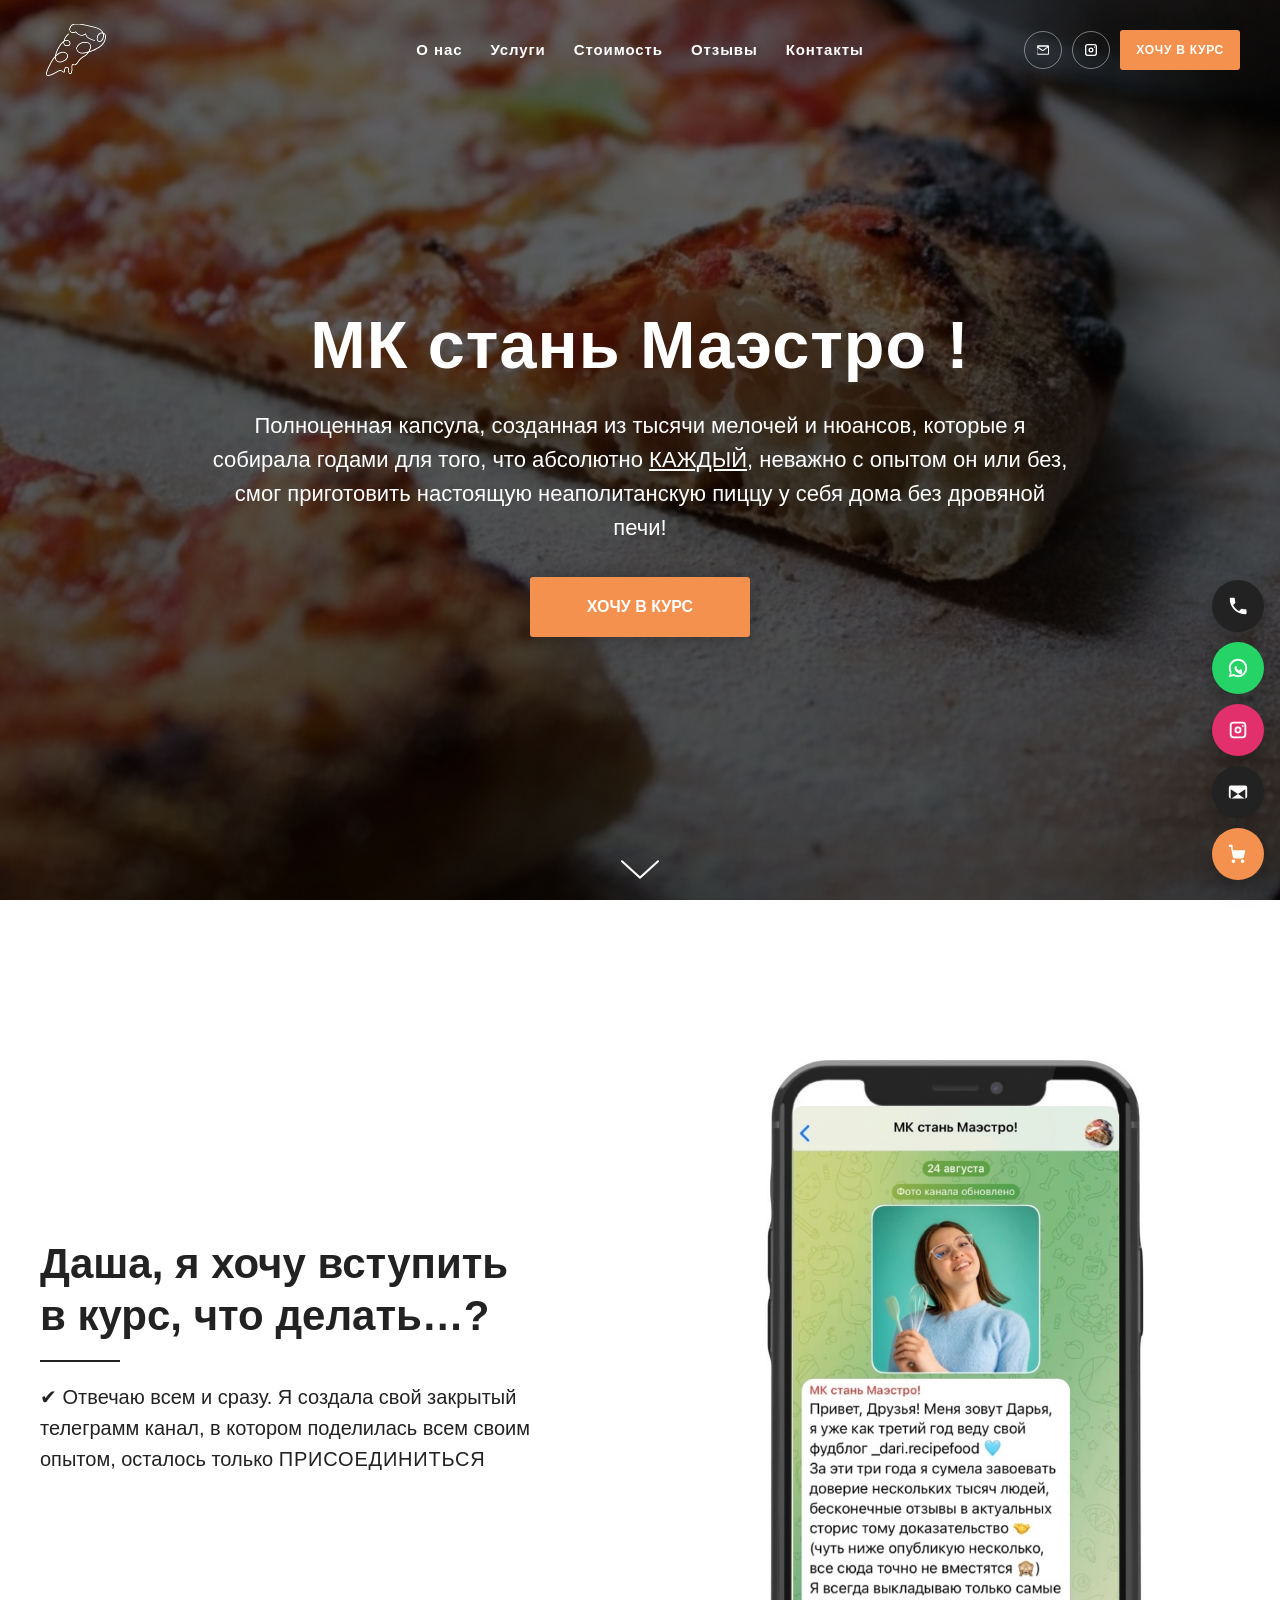
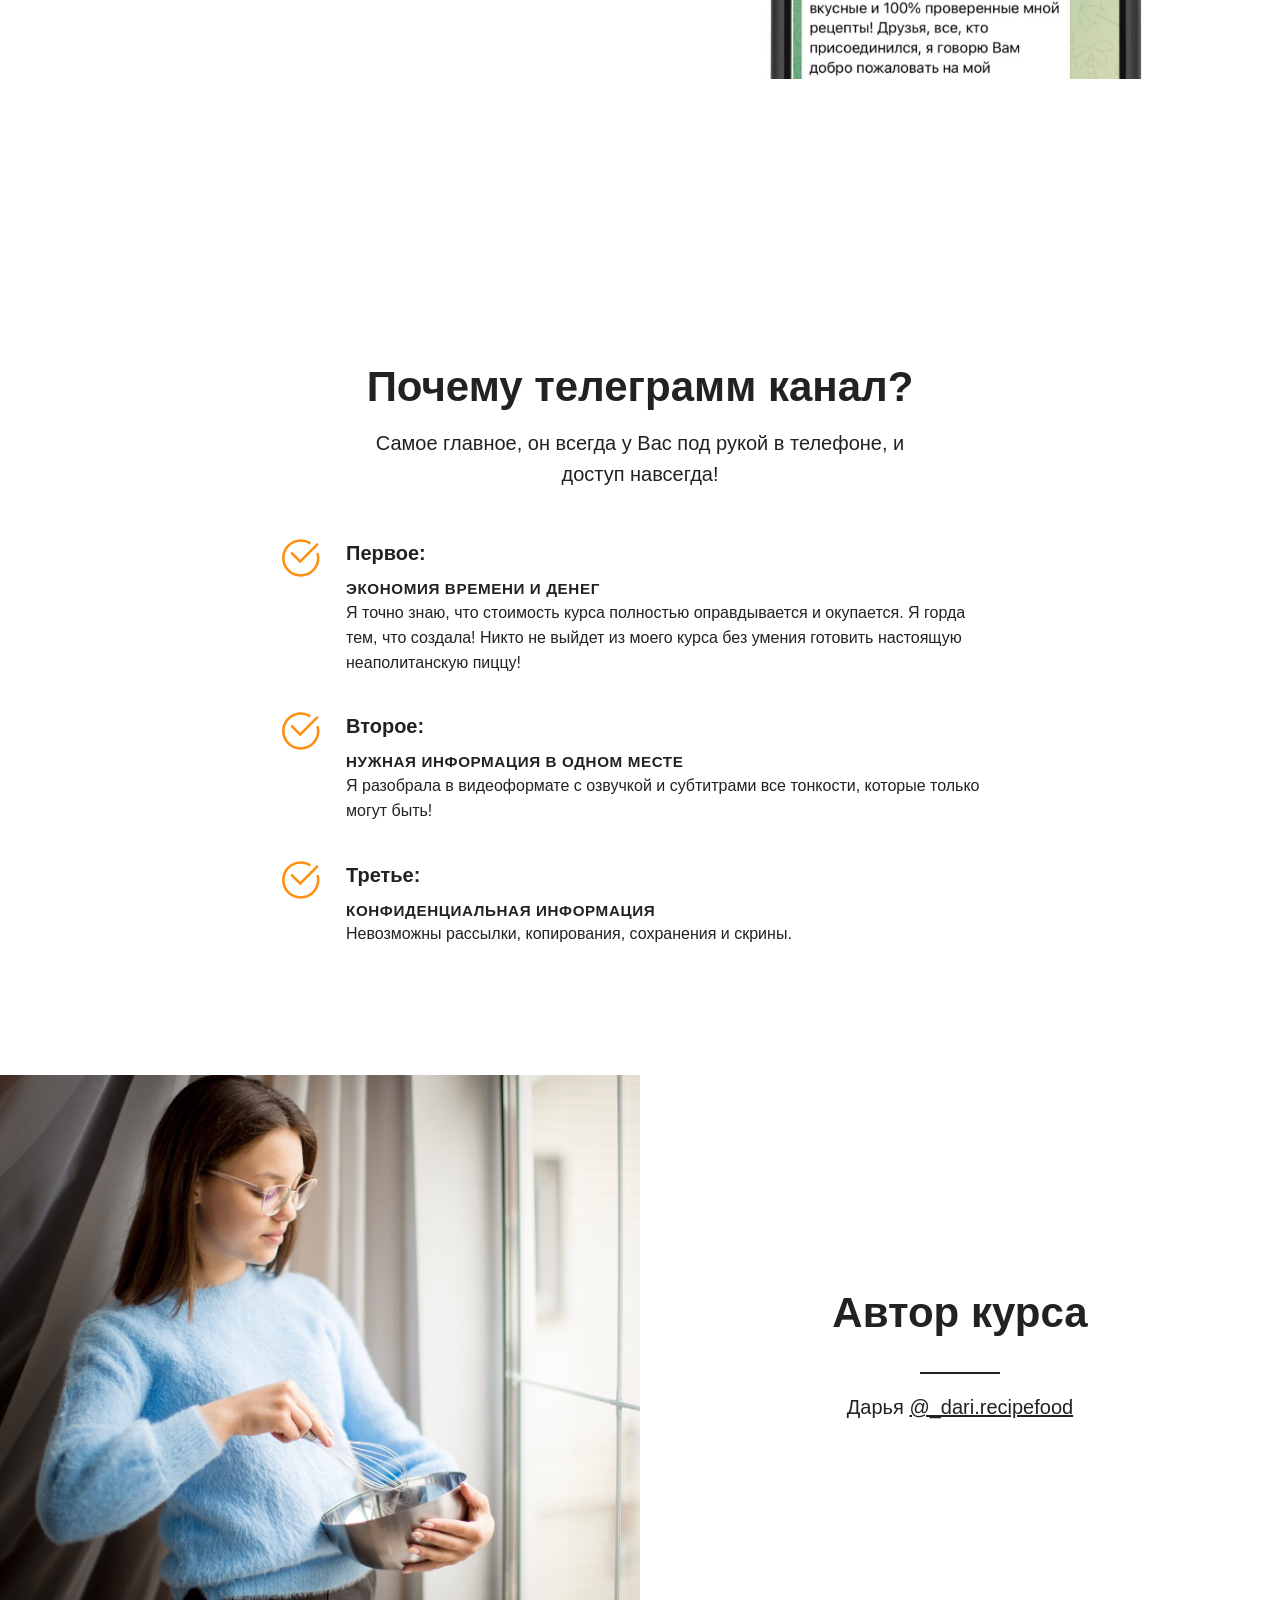
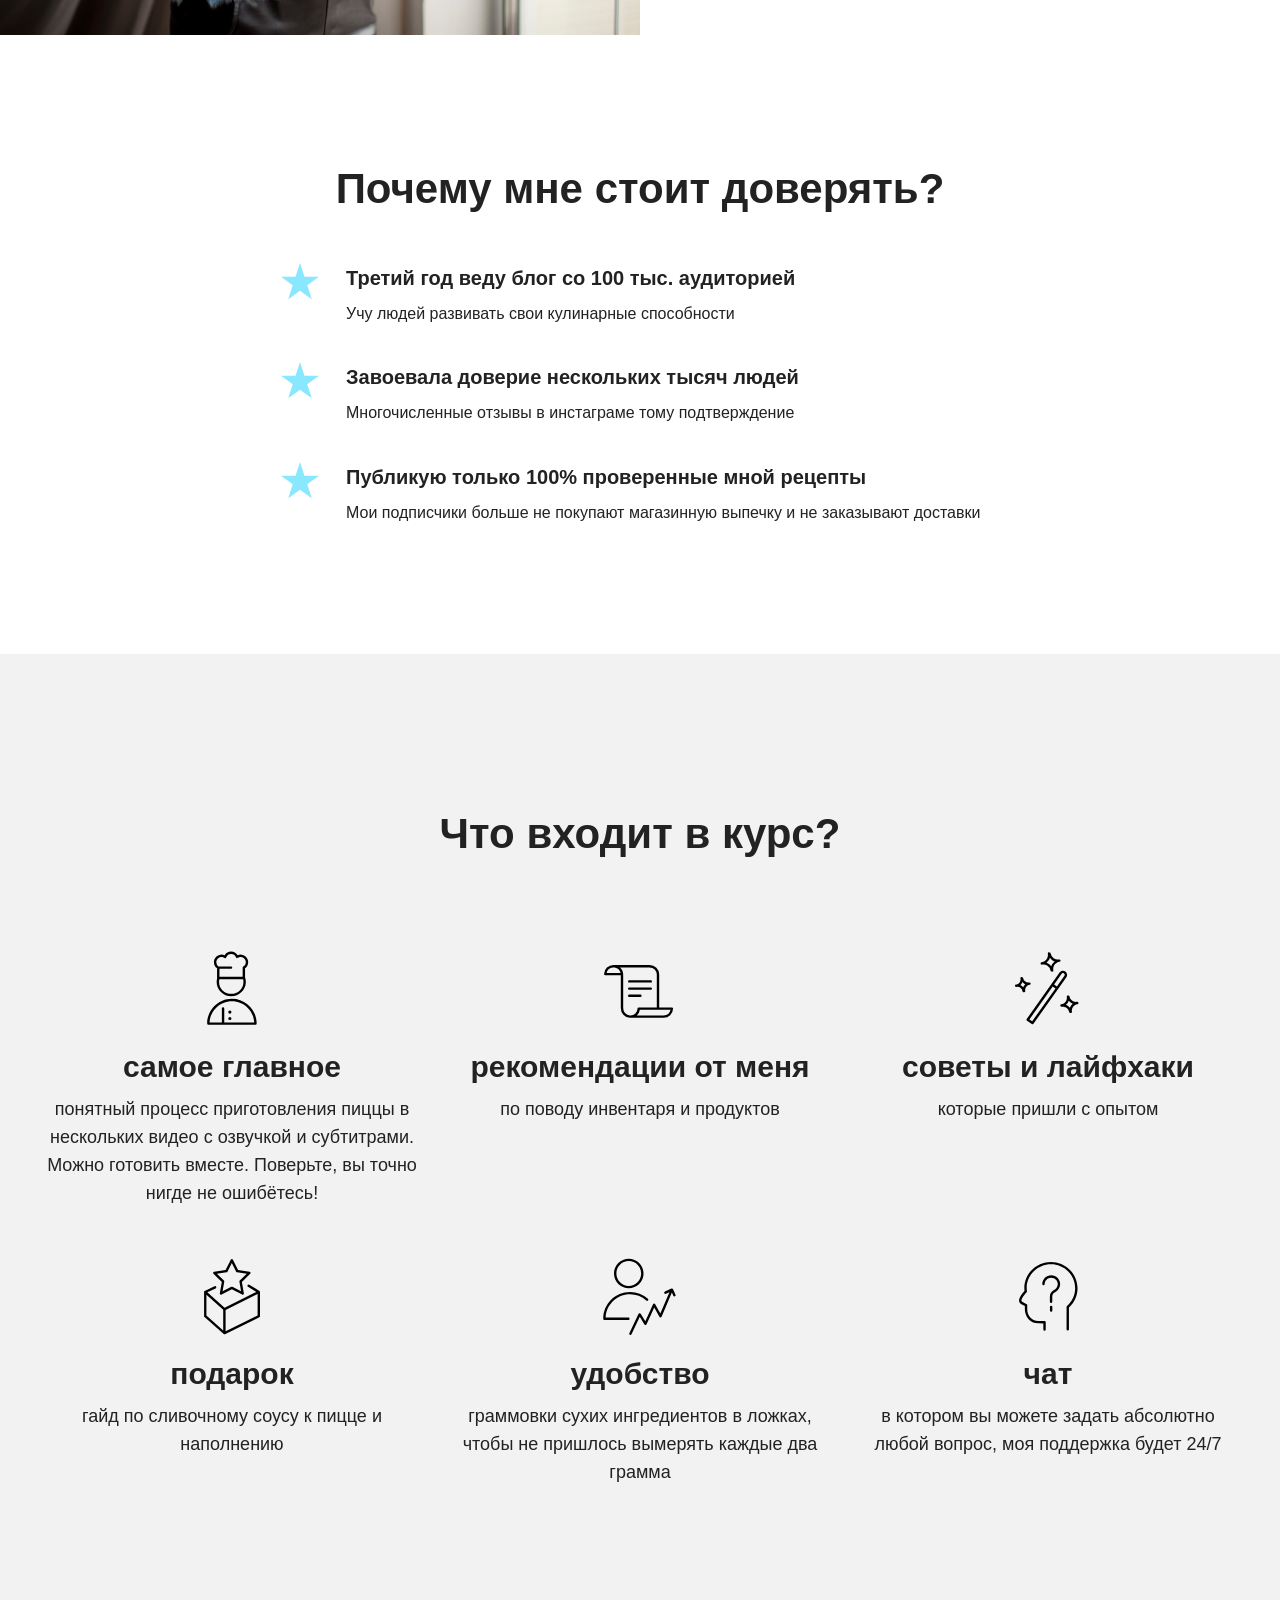
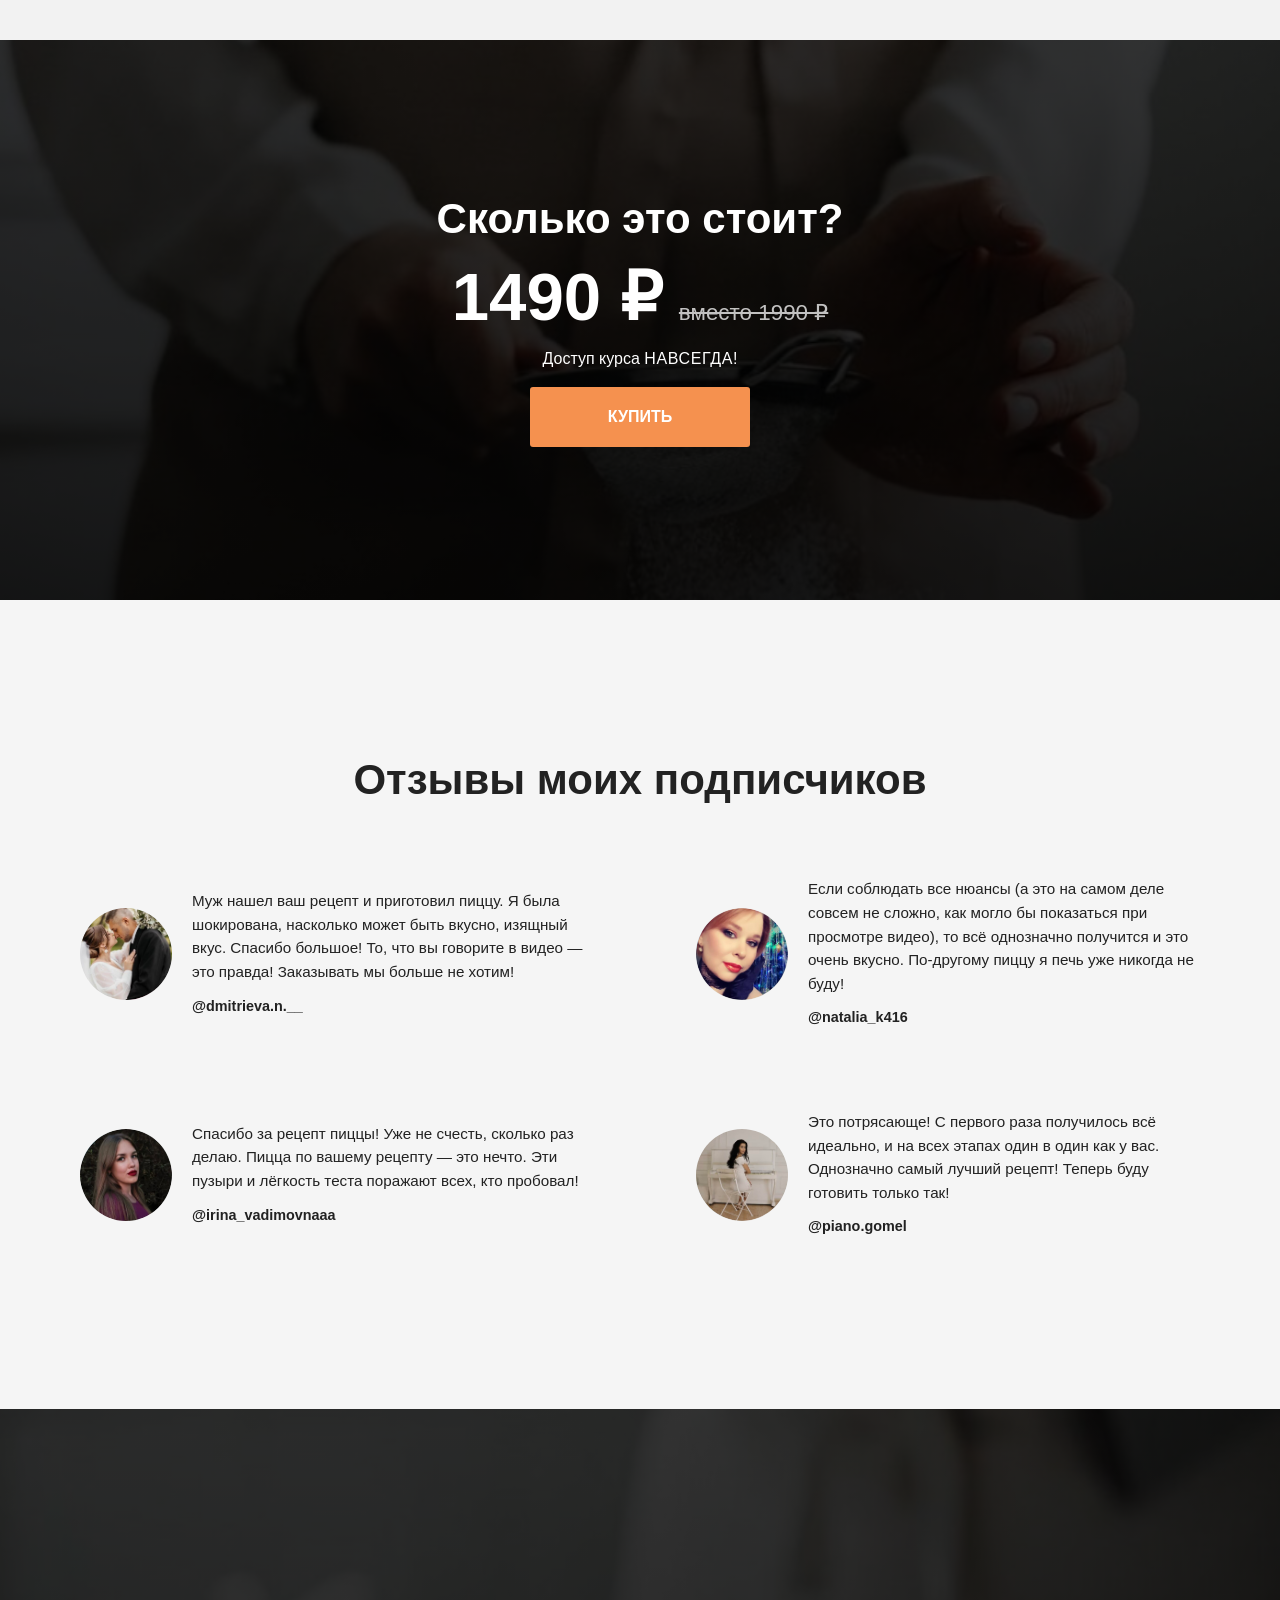
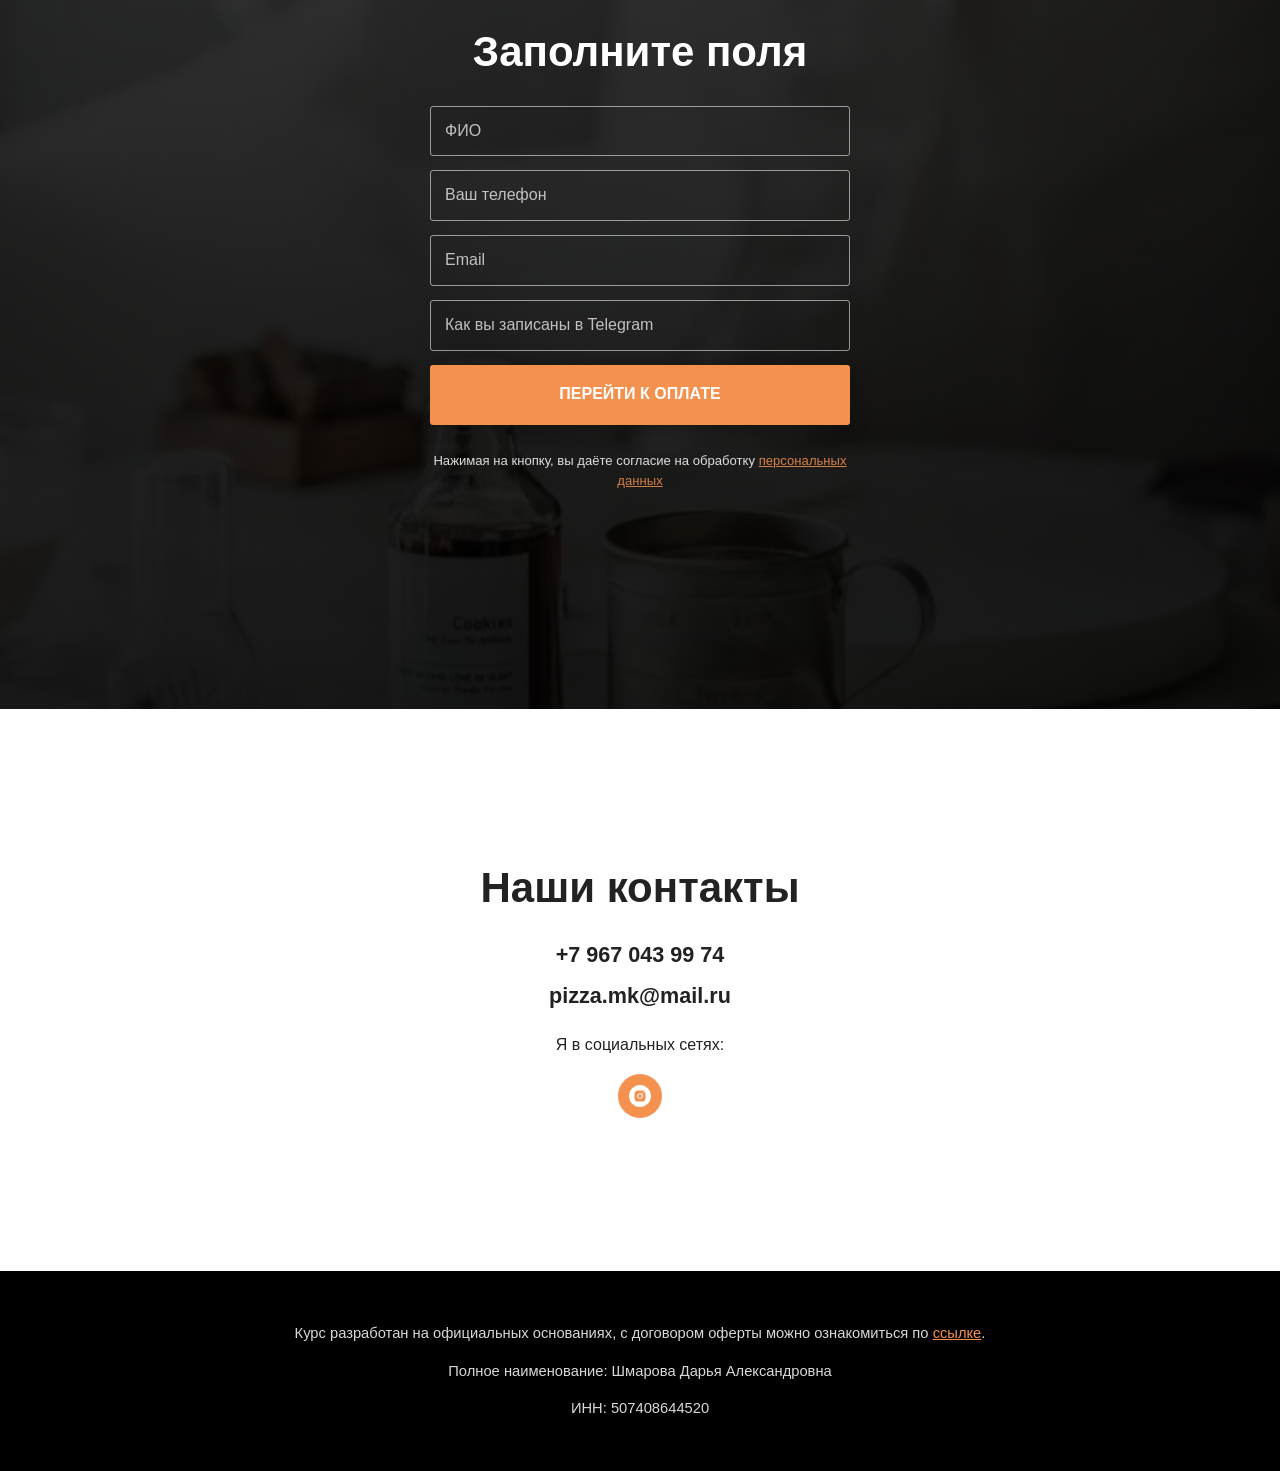
==== commit 092932ad: "Refine header navigation and full-screen mobile menu. Co-authored-by: Cursor <cursoragent@cursor.com" ====
--- a/index.html
+++ b/index.html
@@ -54,21 +54,26 @@
       <a class="header__logo" href="#top" aria-label="МК стань Маэстро">
         <img src="img/logo.png" alt="Логотип курса — кусочек пиццы" width="72" height="64" />
       </a>
-      <nav class="nav" data-nav aria-label="Навигация по странице">
+      <nav class="nav" data-nav id="site-nav" aria-label="Навигация по странице">
         <a href="#author">О нас</a>
         <a href="#program">Услуги</a>
         <a href="#price">Стоимость</a>
         <a href="#reviews">Отзывы</a>
         <a href="#contacts">Контакты</a>
+        <div class="nav__extra">
+          <a class="btn nav__cta" href="#join">Хочу в курс</a>
+          <a class="nav__phone" href="tel:+79670439974">+7 967 043 99 74</a>
+        </div>
       </nav>
       <div class="header__socials">
         <a class="social" href="mailto:pizza.mk@mail.ru" aria-label="Написать на почту">
-          <svg viewBox="0 0 100 100" width="30" height="30" aria-hidden="true"><path fill="currentColor" fill-rule="evenodd" d="M50 100C77.6 100 100 77.6 100 50S77.6 0 50 0 0 22.4 0 50s22.4 50 50 50Zm1.8-50.8 22.4-15.5A4.2 4.2 0 0 0 70.8 32H29.2a4.2 4.2 0 0 0-3.3 1.6l21.7 15.6a4.2 4.2 0 0 0 4.2 0ZM75 63.7V37.6L53.5 52.6a6.3 6.3 0 0 1-7.6 0L25 37.5v26.2A4.15 4.15 0 0 0 29.2 67.8h41.6A4.15 4.15 0 0 0 75 63.7Z"/></svg>
+          <svg viewBox="0 0 24 24" width="16" height="16" aria-hidden="true"><path fill="currentColor" d="M3 6.5A1.5 1.5 0 0 1 4.5 5h15A1.5 1.5 0 0 1 21 6.5v11a1.5 1.5 0 0 1-1.5 1.5h-15A1.5 1.5 0 0 1 3 17.5v-11Zm1.7.5 7.05 5.1L18.3 7H4.7Zm14.8 1.2-7.2 5.2a1.2 1.2 0 0 1-1.4 0L3.5 8.7v8.8h16V8.7Z"/></svg>
         </a>
         <a class="social" href="https://www.instagram.com/_dari.recipefood" target="_blank" rel="noopener noreferrer" aria-label="Instagram @_dari.recipefood">
-          <svg viewBox="0 0 100 100" width="30" height="30" aria-hidden="true"><path fill="currentColor" fill-rule="evenodd" d="M50 100C77.6 100 100 77.6 100 50S77.6 0 50 0 0 22.4 0 50s22.4 50 50 50ZM25 39.4C25 31.5 31.5 25 39.4 25h21.2C68.5 25 75 31.5 75 39.4v21.4C75 68.7 68.5 75.2 60.6 75.2H39.4C31.5 75.2 25 68.7 25 60.8V39.4Zm12 10.6c0-7.1 5.8-12.9 13-12.9s13 5.8 13 12.9-5.8 12.9-13 12.9-13-5.8-13-12.9Zm4.7 0c0 4.5 3.8 8.2 8.3 8.2s8.3-3.7 8.3-8.2-3.8-8.2-8.3-8.2-8.3 3.7-8.3 8.2Zm21.6-10.4a3.1 3.1 0 1 0 0-6.1 3.1 3.1 0 0 0 0 6.1Z"/></svg>
+          <svg viewBox="0 0 24 24" width="16" height="16" aria-hidden="true"><path fill="currentColor" d="M7 3h10a4 4 0 0 1 4 4v10a4 4 0 0 1-4 4H7a4 4 0 0 1-4-4V7a4 4 0 0 1 4-4zm10 2H7a2 2 0 0 0-2 2v10a2 2 0 0 0 2 2h10a2 2 0 0 0 2-2V7a2 2 0 0 0-2-2zm-5 3.2A3.8 3.8 0 1 1 8.2 12 3.8 3.8 0 0 1 12 8.2zm0 2A1.8 1.8 0 1 0 13.8 12 1.8 1.8 0 0 0 12 10.2zM17.2 6.6a1 1 0 1 1-1 1 1 1 0 0 1 1-1z"/></svg>
         </a>
-        <button class="burger" type="button" data-burger aria-expanded="false" aria-label="Открыть меню">
+        <a class="header__cta" href="#join">Хочу в курс</a>
+        <button class="burger" type="button" data-burger aria-expanded="false" aria-controls="site-nav" aria-label="Открыть меню">
           <span></span>
         </button>
       </div>
--- a/css/styles.css
+++ b/css/styles.css
@@ -82,6 +82,15 @@
   inset: 0 0 auto;
   z-index: 20;
   color: var(--white);
+  transition: background 0.25s ease, border-color 0.25s ease, box-shadow 0.25s ease;
+}
+
+.header.is-solid:not(.is-open) {
+  position: fixed;
+  background: rgba(10, 8, 7, 0.86);
+  backdrop-filter: blur(18px) saturate(1.15);
+  border-bottom: 1px solid rgba(255, 255, 255, 0.08);
+  box-shadow: 0 10px 30px rgba(0, 0, 0, 0.28);
 }
 
 .header__inner {
@@ -101,19 +110,46 @@
   display: flex;
   flex-wrap: wrap;
   justify-content: center;
-  gap: 8px 22px;
-}
-
-.nav a {
+  gap: 8px 28px;
+}
+
+.nav > a {
+  position: relative;
   color: var(--white);
   text-decoration: none;
   font-weight: 600;
-  font-size: 16px;
-}
-
-.nav a:hover,
-.nav a:focus-visible {
-  color: var(--accent);
+  font-size: 15px;
+  letter-spacing: 0.06em;
+  padding: 8px 0;
+}
+
+.nav > a::after {
+  content: "";
+  position: absolute;
+  left: 0;
+  right: 0;
+  bottom: 4px;
+  height: 1.5px;
+  background: var(--accent);
+  transform: scaleX(0);
+  transform-origin: left;
+  transition: transform 0.25s ease;
+}
+
+.nav > a:hover,
+.nav > a:focus-visible,
+.nav > a.is-active {
+  color: var(--white);
+}
+
+.nav > a:hover::after,
+.nav > a:focus-visible::after,
+.nav > a.is-active::after {
+  transform: scaleX(1);
+}
+
+.nav__extra {
+  display: none;
 }
 
 .header__socials {
@@ -123,14 +159,45 @@
   gap: 10px;
 }
 
-.social {
-  width: 30px;
-  height: 30px;
-  color: var(--white);
-}
-
-.social:hover {
-  color: var(--accent);
+.header .social {
+  width: 38px;
+  height: 38px;
+  color: var(--white);
+  border: 1px solid rgba(255, 255, 255, 0.42);
+  border-radius: 50%;
+  display: grid;
+  place-items: center;
+  transition: background 0.2s ease, border-color 0.2s ease;
+}
+
+.header .social:hover,
+.header .social:focus-visible {
+  background: var(--accent);
+  border-color: var(--accent);
+  color: var(--white);
+}
+
+.header__cta {
+  display: inline-flex;
+  align-items: center;
+  justify-content: center;
+  min-height: 40px;
+  padding: 0 16px;
+  border-radius: 3px;
+  background: var(--accent);
+  color: var(--white);
+  text-decoration: none;
+  text-transform: uppercase;
+  font-size: 12px;
+  font-weight: 600;
+  letter-spacing: 0.06em;
+  white-space: nowrap;
+}
+
+.header__cta:hover,
+.header__cta:focus-visible {
+  background: var(--accent-hover);
+  color: var(--white);
 }
 
 .social_fill {
@@ -157,6 +224,8 @@
   background: transparent;
   color: var(--white);
   justify-self: end;
+  cursor: pointer;
+  padding: 0;
 }
 
 .burger span,
@@ -164,9 +233,11 @@
 .burger span::after {
   display: block;
   width: 22px;
-  height: 2px;
+  height: 1.5px;
   background: currentColor;
   position: relative;
+  border-radius: 2px;
+  transition: transform 0.25s ease, top 0.25s ease, background 0.25s ease;
 }
 
 .burger span::before,
@@ -182,6 +253,35 @@
 
 .burger span::after {
   top: 7px;
+}
+
+.header.is-open .burger span {
+  background: transparent;
+}
+
+.header.is-open .burger span::before {
+  top: 0;
+  transform: rotate(45deg);
+}
+
+.header.is-open .burger span::after {
+  top: 0;
+  transform: rotate(-45deg);
+}
+
+body.is-nav-open {
+  overflow: hidden;
+}
+
+@keyframes menuIn {
+  from {
+    opacity: 0;
+    transform: translateY(16px);
+  }
+  to {
+    opacity: 1;
+    transform: none;
+  }
 }
 
 /* Hero */
@@ -285,8 +385,9 @@
 }
 
 .btn:focus-visible,
-.nav a:focus-visible,
-.social:focus-visible,
+.nav > a:focus-visible,
+.header .social:focus-visible,
+.header__cta:focus-visible,
 .burger:focus-visible {
   outline: 2px solid var(--accent);
   outline-offset: 3px;
@@ -752,12 +853,20 @@
     grid-template-columns: auto 1fr auto;
   }
 
+  .header__cta {
+    display: none;
+  }
+
   .burger {
     display: grid;
     place-items: center;
   }
 
   .nav {
+    display: none;
+  }
+
+  .nav > a::after {
     display: none;
   }
 
@@ -765,16 +874,40 @@
     position: fixed;
     inset: 0;
     height: 100svh;
-    background: #000;
+    background: #0a0908;
+  }
+
+  .header.is-open::before,
+  .header.is-open::after {
+    content: "";
+    position: absolute;
+    inset: 0;
+    pointer-events: none;
+  }
+
+  .header.is-open::before {
+    background: url("../img/hero.jpeg") center / cover no-repeat;
+    opacity: 0.28;
+  }
+
+  .header.is-open::after {
+    background: linear-gradient(180deg, rgba(8, 6, 5, 0.55) 0%, rgba(8, 6, 5, 0.88) 100%);
   }
 
   .header.is-open .header__inner {
+    position: relative;
+    z-index: 1;
     grid-template-columns: 1fr;
     grid-template-rows: auto 1fr auto;
     height: 100%;
-    justify-items: center;
-    padding-top: 28px;
-    padding-bottom: 40px;
+    align-items: stretch;
+    justify-items: stretch;
+    padding-top: 18px;
+    padding-bottom: 36px;
+  }
+
+  .header.is-open .header__logo {
+    justify-self: start;
   }
 
   .header.is-open .nav {
@@ -782,10 +915,58 @@
     position: static;
     flex-direction: column;
     align-items: center;
+    justify-content: center;
     background: transparent;
     padding: 0;
-    gap: 28px;
-    font-size: 20px;
+    gap: 6px;
+    counter-reset: item;
+  }
+
+  .header.is-open .nav > a {
+    counter-increment: item;
+    display: grid;
+    justify-items: center;
+    gap: 6px;
+    font-size: 28px;
+    letter-spacing: 0.12em;
+    text-transform: uppercase;
+    padding: 10px 0;
+    animation: menuIn 0.5s ease both;
+  }
+
+  .header.is-open .nav > a:nth-child(1) { animation-delay: 0.04s; }
+  .header.is-open .nav > a:nth-child(2) { animation-delay: 0.1s; }
+  .header.is-open .nav > a:nth-child(3) { animation-delay: 0.16s; }
+  .header.is-open .nav > a:nth-child(4) { animation-delay: 0.22s; }
+  .header.is-open .nav > a:nth-child(5) { animation-delay: 0.28s; }
+
+  .header.is-open .nav > a::before {
+    content: counter(item, decimal-leading-zero);
+    font-size: 11px;
+    font-weight: 600;
+    letter-spacing: 0.22em;
+    color: var(--accent);
+  }
+
+  .header.is-open .nav > a.is-active,
+  .header.is-open .nav > a:hover {
+    color: var(--accent);
+  }
+
+  .header.is-open .nav__extra {
+    display: grid;
+    justify-items: center;
+    gap: 14px;
+    margin-top: 22px;
+    animation: menuIn 0.5s ease 0.34s both;
+  }
+
+  .header.is-open .nav__phone {
+    color: rgba(255, 255, 255, 0.78);
+    text-decoration: none;
+    font-size: 15px;
+    font-weight: 500;
+    letter-spacing: 0.08em;
   }
 
   .header.is-open .header__socials {
@@ -795,7 +976,7 @@
   .header.is-open .burger {
     position: absolute;
     top: 18px;
-    right: 12px;
+    right: 8px;
   }
 
   .page-head .nav {
@@ -860,6 +1041,11 @@
   }
 
   .hero__arrow {
+    animation: none;
+  }
+
+  .header.is-open .nav > a,
+  .header.is-open .nav__extra {
     animation: none;
   }
 }
@@ -962,6 +1148,12 @@
     width: 56px;
   }
 
+  .header.is-open .nav > a {
+    font-size: 22px;
+    letter-spacing: 0.1em;
+    padding: 8px 0;
+  }
+
   .stickies {
     right: 10px;
     bottom: 12px;
